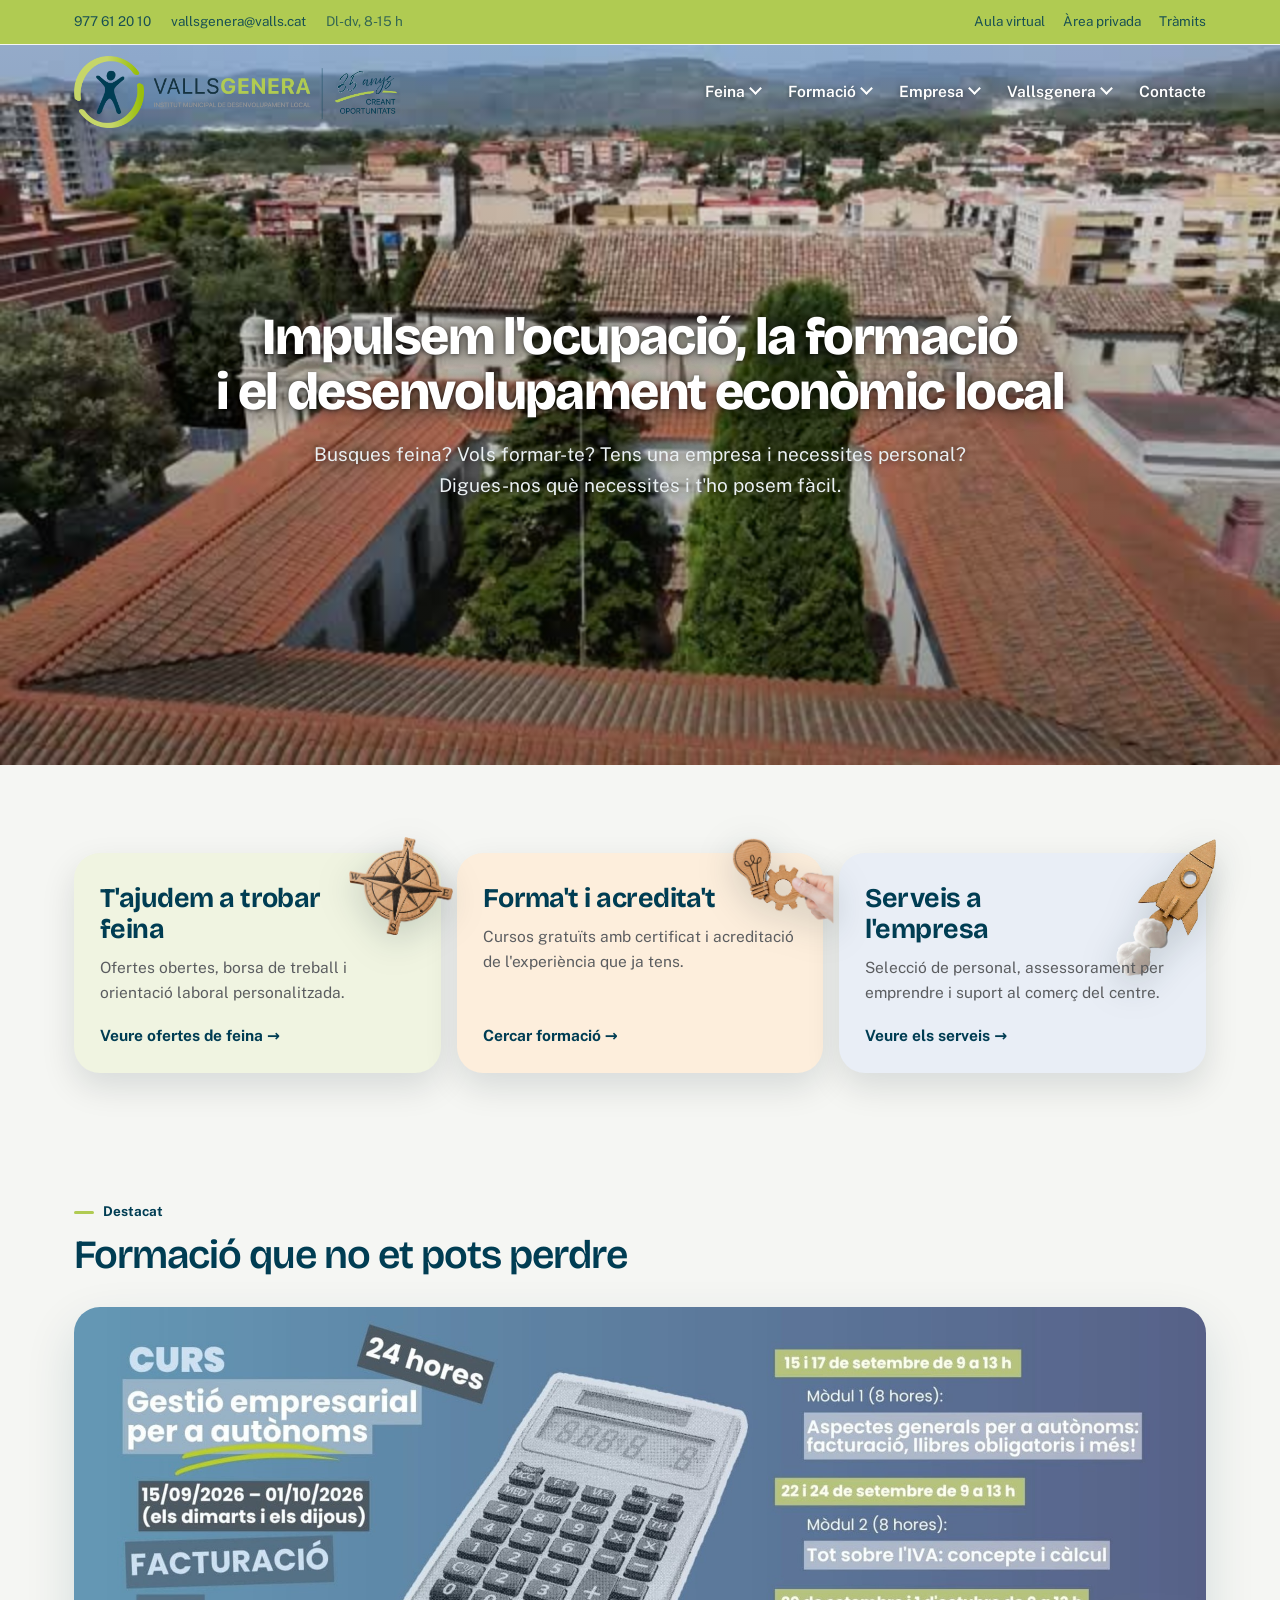
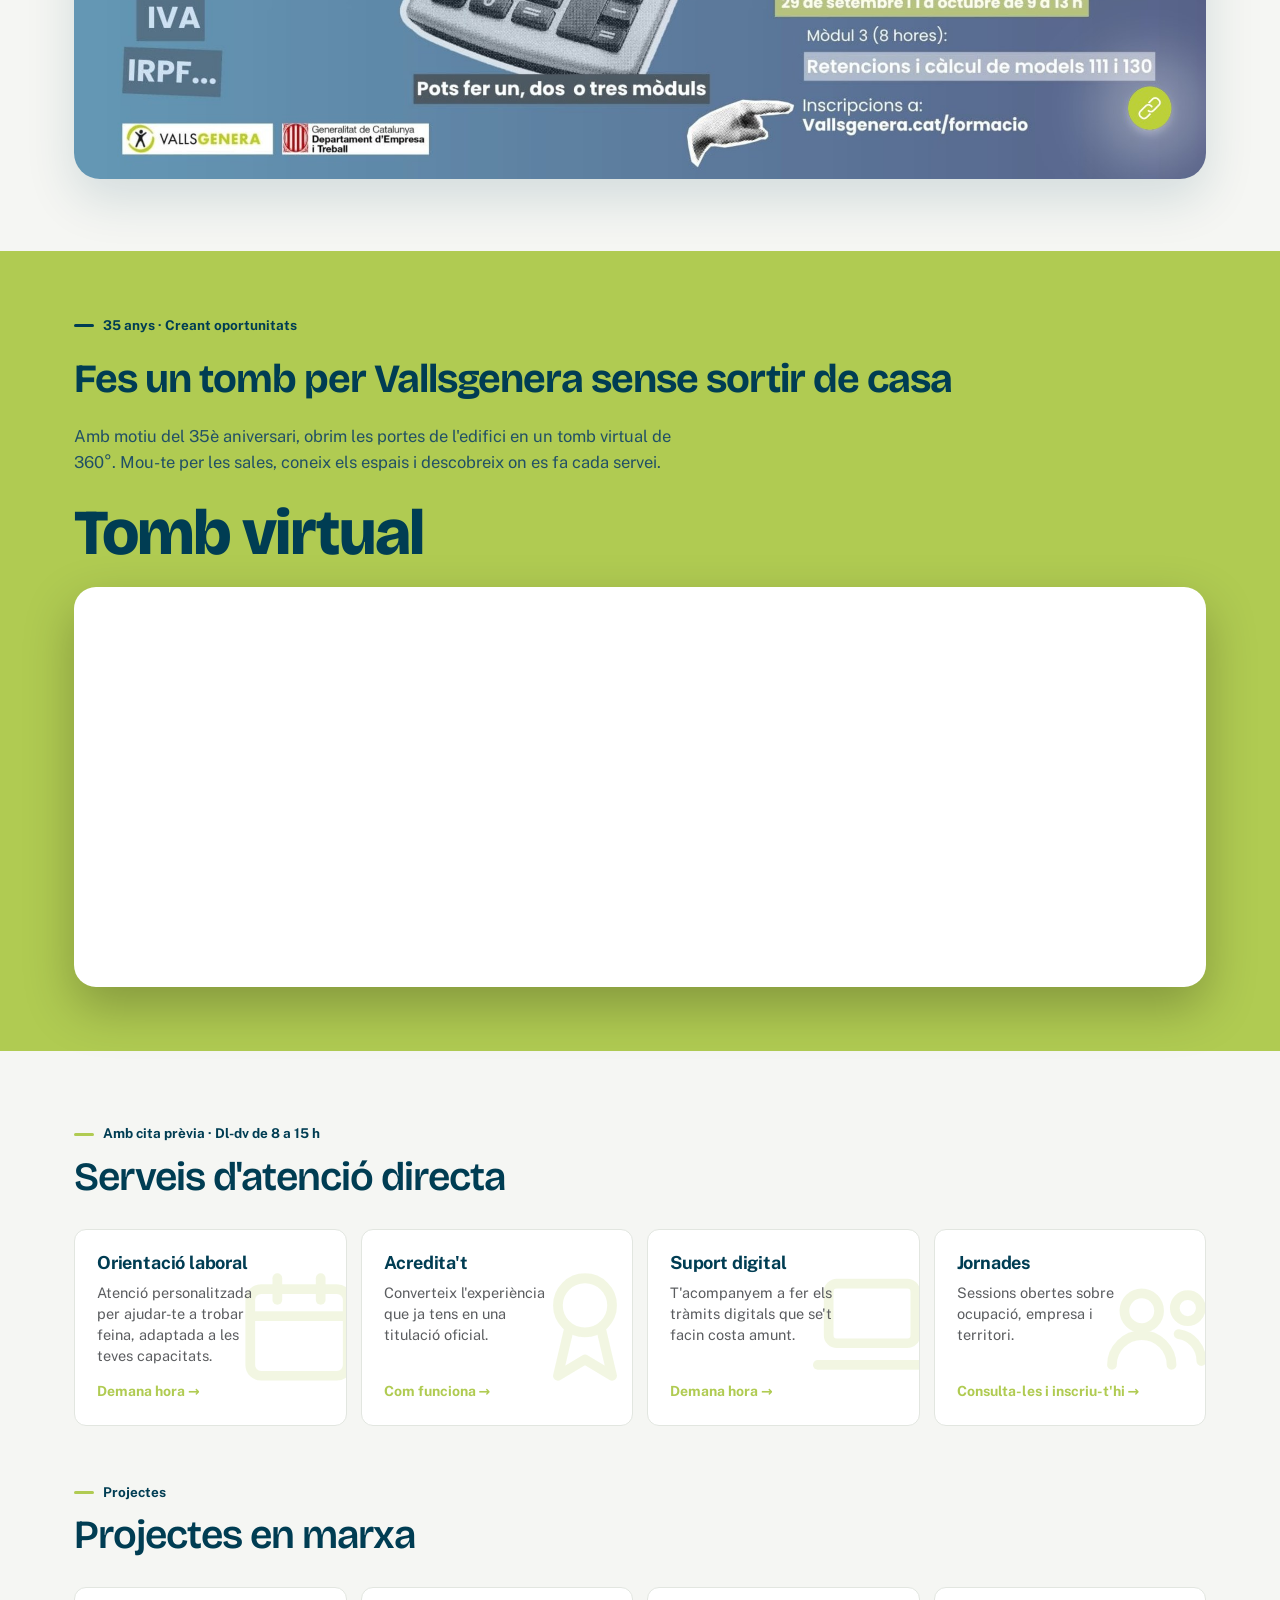
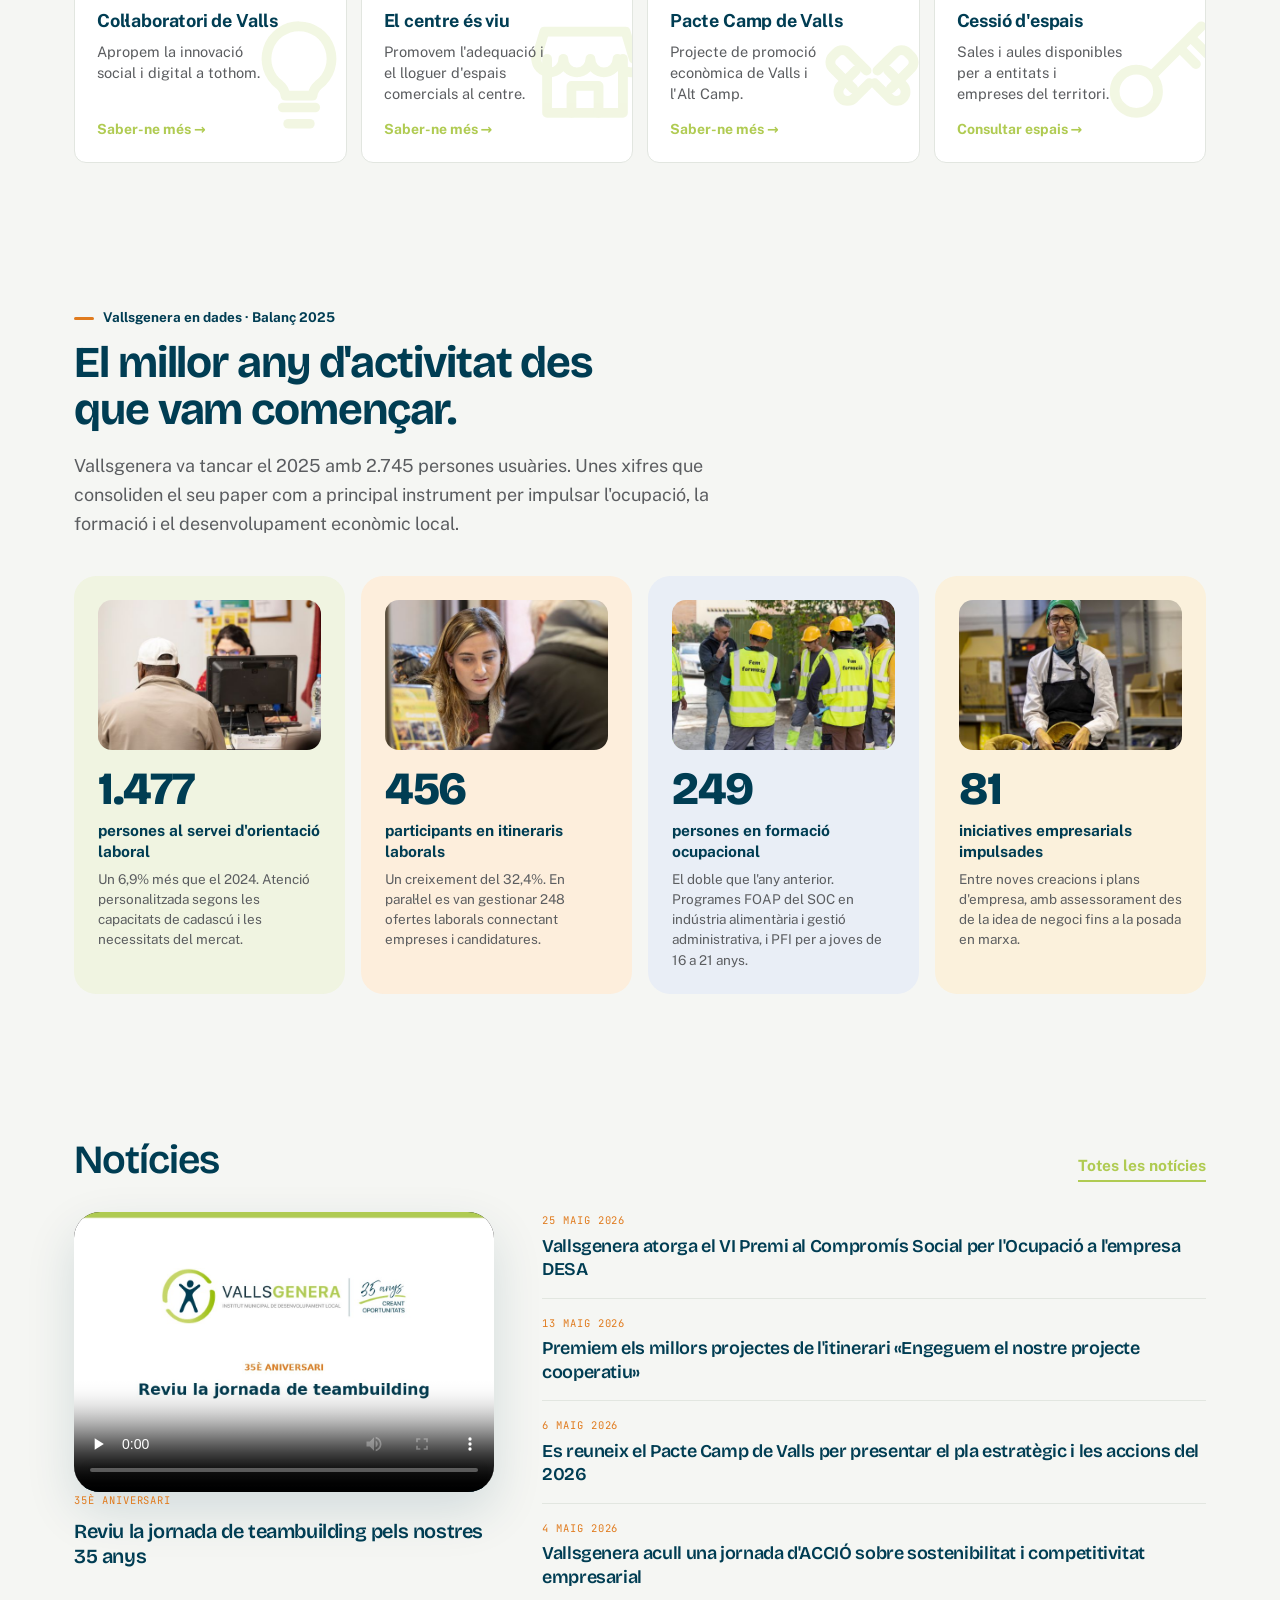
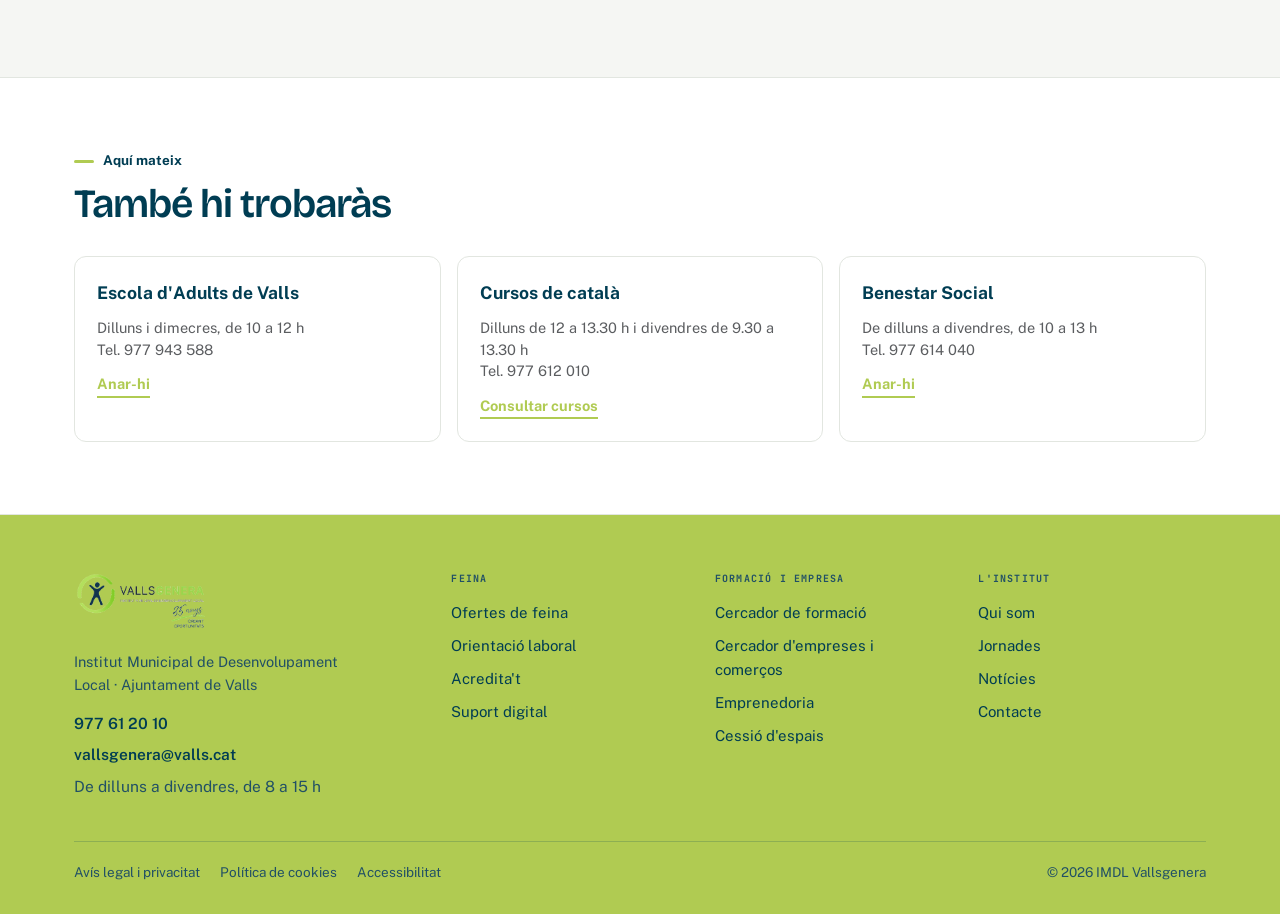
==== preview/index.html @ d67683fc "Actualitza /preview/: alleugereix el degradat del vídeo del hero" ====
<!DOCTYPE html>
<html lang="ca">
<head>
<meta charset="utf-8">
<meta name="viewport" content="width=device-width, initial-scale=1">
<title>Vallsgenera · Institut Municipal de Desenvolupament Local de Valls</title>
<meta name="description" content="Ofertes de feina, formació acreditada i serveis a l'empresa i l'emprenedoria a Valls i l'Alt Camp.">
<!-- PROTOTIP DE REDISSENY. Continguts reals extrets de vallsgenera.cat.
     Colors i tipografies son proposta, pendents d'ajustar a la marca oficial. -->
<link rel="preconnect" href="https://fonts.googleapis.com">
<link rel="preconnect" href="https://fonts.gstatic.com" crossorigin>
<link href="https://fonts.googleapis.com/css2?family=Bricolage+Grotesque:opsz,wght@12..96,400;12..96,600;12..96,800&family=Public+Sans:wght@400;500;600;700&family=JetBrains+Mono:wght@500&display=swap" rel="stylesheet">
<style>
:root{
  --tinta:#003D53; --verd:#B0CB52; --verd-fosc:#8CA83D; --verd-clar:#F0F4E1;
  --rosa:#E07B1E; --rosa-clar:#FDEEDC;
  --paper:#F5F6F3; --sorra:#E2E6E0; --blanc:#fff; --gris:#929395; --gris-text:#5B5D60;
  --display:"Bricolage Grotesque",Georgia,serif;
  --cos:"Public Sans",-apple-system,system-ui,sans-serif;
  --mono:"JetBrains Mono",ui-monospace,monospace;
  --ample:1180px; --radi:26px;
}
*{box-sizing:border-box;margin:0;padding:0}
html{scroll-behavior:smooth}
body{font-family:var(--cos);color:var(--tinta);background:var(--paper);font-size:17px;line-height:1.6;-webkit-font-smoothing:antialiased}
.wrap{max-width:var(--ample);margin:0 auto;padding:0 24px}
a{color:inherit}
:focus-visible{outline:3px solid var(--rosa);outline-offset:3px;border-radius:4px}
.saltar{position:absolute;left:-9999px;background:var(--tinta);color:#fff;padding:12px 20px;z-index:200;border-radius:0 0 8px 0}
.saltar:focus{left:0;top:0}

/* Utilitats */
.utils{background:var(--verd);color:var(--tinta);font-size:13.5px}
.utils .wrap{display:flex;align-items:center;gap:20px;min-height:44px;flex-wrap:wrap;padding-top:6px;padding-bottom:6px}
.utils a{text-decoration:none;opacity:.86}
.utils a:hover{opacity:1;text-decoration:underline}
.utils .dreta{margin-left:auto;display:flex;gap:18px;align-items:center;flex-wrap:wrap}

/* Capçalera */
header.top{background:var(--blanc);border-bottom:1px solid var(--sorra);position:sticky;top:0;z-index:50;transition:background .3s ease,border-color .3s ease}
header.top .wrap{display:flex;align-items:center;gap:28px;height:78px}
.marca{display:flex;align-items:center;gap:10px;text-decoration:none;font-family:var(--display);font-weight:800;font-size:27px;letter-spacing:-.025em}
.marca-logo{display:flex;align-items:center}
.marca-logo img{display:block;height:52px;width:auto;transition:height .3s ease}
.marca .genera{color:var(--verd)}

body.home header.top{background:transparent;border-bottom-color:transparent}
body.home header.top .wrap{height:96px}
body.home .hero{margin-top:-96px}
body.home header.top .marca-logo img{height:72px}
body.home header.top nav.principal a,body.home header.top nav.principal .nav-toggle{color:#fff;text-shadow:0 1px 6px rgba(0,0,0,.5)}
body.home header.top nav.principal a:hover,body.home header.top nav.principal a:focus-visible,body.home header.top nav.principal .nav-toggle:hover,body.home header.top nav.principal .nav-item.obert .nav-toggle{border-color:#fff}
body.home header.top .menu-btn{background:rgba(255,255,255,.18);backdrop-filter:blur(6px);-webkit-backdrop-filter:blur(6px)}
body.home header.top.es-opac{background:var(--blanc);border-bottom-color:var(--sorra)}
body.home header.top.es-opac .marca-logo img{height:52px}
body.home header.top.es-opac nav.principal a,body.home header.top.es-opac nav.principal .nav-toggle{color:var(--tinta);text-shadow:none}
body.home header.top.es-opac nav.principal a:hover,body.home header.top.es-opac nav.principal a:focus-visible,body.home header.top.es-opac nav.principal .nav-toggle:hover,body.home header.top.es-opac nav.principal .nav-item.obert .nav-toggle{border-color:var(--rosa)}
body.home header.top.es-opac .menu-btn{background:var(--tinta);backdrop-filter:none;-webkit-backdrop-filter:none}
.aniversari{font-family:var(--mono);font-size:9.5px;letter-spacing:.1em;color:var(--rosa);border:1px solid var(--rosa);border-radius:100px;padding:4px 9px;line-height:1}
nav.principal{margin-left:auto;display:flex;align-items:center;gap:28px;font-weight:600;font-size:15.5px}
nav.principal a{text-decoration:none;padding:6px 0;border-bottom:2px solid transparent}
nav.principal a:hover,nav.principal a:focus-visible{border-color:var(--rosa)}
.nav-item{position:relative}
.nav-toggle{background:none;border:0;font:inherit;font-weight:600;font-size:15.5px;color:inherit;cursor:pointer;padding:6px 0;border-bottom:2px solid transparent;display:flex;align-items:center;gap:6px}
.nav-toggle:hover,.nav-toggle:focus-visible{border-color:var(--rosa)}
.nav-toggle::after{content:"";width:7px;height:7px;border-right:2px solid currentColor;border-bottom:2px solid currentColor;transform:rotate(45deg);margin-top:-4px;transition:transform .2s ease}
.nav-item.obert .nav-toggle::after{transform:rotate(-135deg);margin-top:2px}
.nav-dropdown{position:absolute;top:100%;left:50%;transform:translateX(-50%) translateY(8px);min-width:270px;max-width:320px;max-height:70vh;overflow-y:auto;background:#fff;border-radius:14px;box-shadow:0 18px 40px rgba(0,25,35,.18);padding:10px;display:flex;flex-direction:column;opacity:0;visibility:hidden;transition:opacity .18s ease,transform .18s ease;z-index:60}
.nav-item.obert .nav-dropdown{opacity:1;visibility:visible;transform:translateX(-50%) translateY(0)}
.nav-dropdown a{display:block;padding:10px 14px;border-radius:8px;color:var(--tinta);text-decoration:none;font-weight:600;font-size:14.5px;border-bottom:0}
.nav-dropdown a:hover{background:var(--paper);color:var(--verd-fosc)}
.menu-btn{display:none;margin-left:auto;background:var(--tinta);color:#fff;border:0;padding:11px 17px;border-radius:8px;font-family:var(--cos);font-weight:600;font-size:15px}

/* Hero */
.hero{position:relative;padding:0;overflow:hidden;isolation:isolate}
.hero-foto{position:relative;background:#1B220B;overflow:hidden}
.hero-video-marc{position:relative;aspect-ratio:16/9;overflow:hidden}
.hero-video-marc video{position:absolute;inset:0;width:100%;height:100%;object-fit:cover;object-position:center center;z-index:0}
.hero-video-marc::before{content:"";position:absolute;inset:0;background:linear-gradient(180deg,rgba(10,14,4,.08) 0%,rgba(10,14,4,.2) 45%,rgba(10,14,4,.42) 100%);z-index:1}
.hero-contingut{position:absolute;left:0;right:0;top:50%;transform:translateY(-50%);z-index:2;padding:24px;width:100%}
.hero-contingut .wrap{padding:0}
.hero > .wrap{padding-top:46px;padding-bottom:56px}
.text-hero{display:block;margin:0 auto;text-align:center;max-width:min(1200px,92vw)}
.hero h1{color:#fff;text-shadow:0 2px 18px rgba(0,0,0,.6),0 1px 4px rgba(0,0,0,.5)}
.hero .entradeta{color:#EAF0F3;text-shadow:0 1px 8px rgba(0,0,0,.55)}
.reveal{opacity:0;transform:translateY(22px);transition:opacity .7s cubic-bezier(.2,.7,.3,1),transform .7s cubic-bezier(.2,.7,.3,1)}
.reveal.in{opacity:1;transform:none}
@media (prefers-reduced-motion:reduce){.reveal{opacity:1;transform:none;transition:none}}
.hero h1{font-family:var(--display);font-weight:800;letter-spacing:-.03em;line-height:1.05;font-size:clamp(28px,4.2vw,52px);max-width:48ch;overflow-wrap:break-word}
.salt-desktop{display:block}
.hero h1 em{font-style:normal;color:var(--verd)}
.hero .entradeta{margin:20px auto 0;font-size:19px;color:#EAF0F3;max-width:56ch}
.portes{display:grid;grid-template-columns:repeat(3,1fr);gap:16px;margin-top:42px}
.porta{position:relative;border:none;border-radius:var(--radi);padding:30px 26px 26px;text-decoration:none;display:flex;flex-direction:column;min-height:216px;box-shadow:0 14px 34px rgba(0,25,35,.12);transition:transform .2s ease,box-shadow .2s ease}
.porta:hover{transform:translateY(-6px) rotate(-.3deg);box-shadow:0 20px 42px rgba(0,25,35,.18)}
.porta:nth-child(1){background:var(--verd-clar)}
.porta:nth-child(2){background:var(--rosa-clar)}
.porta:nth-child(3){background:#E9EEF6}
.porta h2{position:relative;z-index:2;font-family:var(--display);font-size:27px;font-weight:700;letter-spacing:-.02em;line-height:1.15;color:var(--tinta);max-width:75%}
.porta p{position:relative;z-index:2;margin-top:10px;font-size:15.5px;color:var(--gris-text)}
.porta .fletxa{position:relative;z-index:2;margin-top:auto;padding-top:18px;font-weight:700;color:var(--tinta);font-size:15.5px}

/* Serveis */
.serveis-graella{display:grid;grid-template-columns:repeat(4,1fr);gap:14px}
.servei{position:relative;overflow:hidden;background:var(--blanc);border:1px solid var(--sorra);border-radius:12px;padding:22px;text-decoration:none;display:flex;flex-direction:column;min-height:158px;transition:border-color .16s,background .16s,transform .2s ease,box-shadow .2s ease}
.servei:hover{border-color:var(--verd);background:var(--verd-clar);transform:translateY(-4px);box-shadow:0 14px 28px rgba(0,61,83,.1)}
.servei-icona{position:absolute;top:50%;right:-18px;transform:translateY(-50%);width:130px;height:130px;color:var(--verd);opacity:.16;z-index:0;pointer-events:none;transition:opacity .16s,transform .2s ease}
.servei-icona svg{width:100%;height:100%}
.servei:hover .servei-icona{opacity:.26;transform:translateY(-50%) scale(1.06)}
.servei h3{position:relative;z-index:1;font-size:18px;font-weight:700;letter-spacing:-.01em;line-height:1.25}
.servei p{position:relative;z-index:1;margin-top:8px;font-size:14.5px;color:var(--gris-text);line-height:1.45;max-width:74%}
.servei .anar{position:relative;z-index:1;margin-top:auto;padding-top:14px;font-size:14px;font-weight:700;color:var(--verd)}

/* Seccions */
section{padding:72px 0}
.capcalera-seccio{display:flex;align-items:flex-end;gap:24px;margin-bottom:30px;flex-wrap:wrap}
.capcalera-seccio h2{font-family:var(--display);font-size:clamp(27px,3.5vw,40px);font-weight:600;letter-spacing:-.025em;line-height:1.1}
.capcalera-seccio .tot{margin-left:auto;font-weight:700;color:var(--verd);text-decoration:none;font-size:15.5px;border-bottom:2px solid var(--verd);padding-bottom:2px}
.capcalera-seccio .tot:hover{color:var(--rosa);border-color:var(--rosa)}
.eyebrow{display:flex;align-items:center;gap:9px;font-family:var(--cos);font-size:13.5px;font-weight:700;color:var(--tinta);margin-bottom:10px}
.eyebrow::before{content:"";width:20px;height:3px;border-radius:2px;background:var(--verd)}

/* Logo animat en fer scroll: superposat al pas del tour als serveis, sense secció pròpia */
.logo-transicio{position:relative;height:0}
.logo-transicio .logo-scroll-wrap{position:absolute;top:-150px;left:50%;transform:translateX(-50%);width:230px;height:262px;z-index:5;pointer-events:none}
.capa-anell,.capa-ninot{position:absolute;inset:0;width:100%;height:100%;will-change:transform,opacity}
.capa-anell{-webkit-mask-image:radial-gradient(circle, transparent 0%, transparent 40%, black 46%, black 100%);mask-image:radial-gradient(circle, transparent 0%, transparent 40%, black 46%, black 100%);opacity:0;transform:rotate(-150deg) scale(.8)}
.capa-ninot{-webkit-mask-image:radial-gradient(circle, black 0%, black 42%, transparent 48%, transparent 100%);mask-image:radial-gradient(circle, black 0%, black 42%, transparent 48%, transparent 100%);opacity:0;transform:scale(.8)}
@media (max-width:820px){
  .logo-transicio .logo-scroll-wrap{width:170px;height:194px;top:-100px}
}
@media (prefers-reduced-motion:reduce){
  .capa-anell{opacity:1;transform:none}
  .capa-ninot{opacity:1;transform:none}
}

/* Destacat */
.destacat-targeta{display:block;border-radius:var(--radi);overflow:hidden;box-shadow:0 20px 50px rgba(0,61,83,.14);transition:transform .2s ease,box-shadow .2s ease}
.destacat-targeta:hover{transform:translateY(-4px);box-shadow:0 26px 60px rgba(0,61,83,.2)}
.destacat-targeta img,.destacat-targeta video{display:block;width:100%;height:auto;background:#000}
.destacat-peu{margin-top:14px;font-size:15px;color:var(--gris-text)}
.destacat-peu strong{color:var(--tinta);font-weight:700}

/* Icones animades a les portes del principi */
.porta-icona,.porta-icona-capes{position:absolute;top:-16px;right:-12px;width:104px;z-index:1;filter:drop-shadow(0 10px 18px rgba(0,25,35,.18));pointer-events:none}
.porta-icona{display:block;height:auto}
.porta-icona-capes{position:absolute}
.porta-icona-capes img{display:block;width:100%;height:auto}
.icona-capa{position:absolute;inset:0;width:100%;height:100%}
@keyframes gira-engranatge{0%,100%{transform:rotate(-10deg)}50%{transform:rotate(10deg)}}
@keyframes gira-brujola{0%,100%{transform:rotate(-13deg)}50%{transform:rotate(13deg)}}
@keyframes fum-coet{0%,100%{opacity:.25;transform:scale(.94)}50%{opacity:1;transform:scale(1)}}
.icona-capa-engranatge{-webkit-mask-image:radial-gradient(ellipse 23% 27% at 51% 51%,black 0%,black 78%,transparent 92%,transparent 100%);mask-image:radial-gradient(ellipse 23% 27% at 51% 51%,black 0%,black 78%,transparent 92%,transparent 100%);transform-origin:51% 51%;animation:gira-engranatge 4.5s ease-in-out infinite}
.icona-base-engranatge{-webkit-mask-image:radial-gradient(ellipse 23% 27% at 51% 51%,transparent 0%,transparent 78%,black 92%,black 100%);mask-image:radial-gradient(ellipse 23% 27% at 51% 51%,transparent 0%,transparent 78%,black 92%,black 100%)}
.icona-girar{animation:gira-brujola 6s ease-in-out infinite}
.icona-capa-fum{animation:fum-coet 2.4s ease-in-out infinite}
@media (max-width:820px){.porta-icona,.porta-icona-capes{width:80px;top:-10px;right:-8px}}
@media (prefers-reduced-motion:reduce){
  .icona-capa-engranatge,.icona-girar,.icona-capa-fum{animation:none!important}
}

/* Dades */
.tour{background:var(--verd);padding:64px 0}
.tour .capcalera-tour{display:flex;align-items:flex-end;gap:24px;flex-wrap:wrap;margin-bottom:26px}
.tour .eyebrow{color:var(--tinta)}
.tour .eyebrow::before{background:var(--tinta)}
.tour h2{font-family:var(--display);color:var(--tinta);font-size:clamp(27px,3.5vw,40px);font-weight:700;letter-spacing:-.025em}
.tour p.intro{margin-top:12px;color:#215065;font-size:16.5px;max-width:60ch;line-height:1.6}
.tour-marc{background:var(--blanc);border-radius:22px;overflow:hidden;box-shadow:0 20px 50px rgba(0,0,0,.25);position:relative}
.tour-marc iframe{display:block;width:100%;height:400px;border:0;position:relative;z-index:1}
.tour-etiqueta{color:var(--tinta);font-family:var(--display);font-weight:800;letter-spacing:-.03em;font-size:clamp(34px,6vw,64px);margin:0 0 22px;line-height:1}
.tour-carregant{position:absolute;inset:0;z-index:2;display:flex;flex-direction:column;align-items:center;justify-content:center;gap:14px;background:var(--paper);color:var(--gris-text);font-size:14px;font-weight:600}
.tour-carregant .spinner{width:34px;height:34px;border:3px solid var(--sorra);border-top-color:var(--verd);border-radius:50%;animation:gira-spinner .8s linear infinite}
@keyframes gira-spinner{to{transform:rotate(360deg)}}
@media (max-width:700px){.tour-marc iframe{height:300px}}
@media (prefers-reduced-motion:reduce){.tour-carregant .spinner{animation:none}}
.dades{background:var(--paper)}
.dades .eyebrow::before{background:var(--rosa)}
.dades h2{font-family:var(--display);font-size:clamp(28px,3.8vw,44px);font-weight:700;letter-spacing:-.025em;line-height:1.08;max-width:20ch;color:var(--tinta)}
.dades .intro{margin-top:18px;font-size:18px;color:var(--gris-text);max-width:62ch;line-height:1.6}
.xifres{margin-top:38px;display:grid;grid-template-columns:repeat(4,1fr);gap:16px}
.xifra{padding:24px;border-radius:22px;background:var(--blanc);transition:transform .2s ease}
.xifra:hover{transform:translateY(-4px)}
.xifra:nth-child(1){background:var(--verd-clar)}
.xifra:nth-child(2){background:var(--rosa-clar)}
.xifra:nth-child(3){background:#E9EEF6}
.xifra:nth-child(4){background:#FBF1DC}
.xifra .foto{display:block;width:100%;height:150px;border-radius:14px;margin-bottom:16px;object-fit:cover}
.xifra b{display:block;font-family:var(--display);font-size:clamp(34px,4.2vw,46px);font-weight:800;letter-spacing:-.03em;line-height:1;color:var(--tinta)}
.xifra .que{margin-top:8px;font-weight:700;font-size:15.5px;line-height:1.3;color:var(--tinta)}
.xifra .detall{margin-top:8px;font-size:13.5px;color:var(--gris-text);line-height:1.5}

/* Notícies */
.noticies-destacades{display:flex;gap:48px;align-items:stretch}
.video-noticia{flex:0 0 auto;width:420px}
.noticies-llista{flex:1;min-width:0;display:flex;flex-direction:column}
.noticia-fila{display:block;text-decoration:none;padding:16px 0;border-bottom:1px solid var(--sorra)}
.noticia-fila:first-child{padding-top:0}
.noticia-fila:last-child{border-bottom:none}
.noticia-fila h3{font-family:var(--display);font-size:18px;font-weight:600;letter-spacing:-.02em;line-height:1.3;margin-top:6px;color:var(--tinta)}
.noticia-fila:hover h3{color:var(--verd)}
@media (max-width:820px){.noticies-destacades{flex-direction:column;gap:28px}.video-noticia{width:100%}}
.noticia{text-decoration:none;display:block}
.noticia .data,.noticia-fila .data{font-family:var(--mono);font-size:10.5px;letter-spacing:.09em;color:var(--rosa);text-transform:uppercase}
.noticia h3{font-family:var(--display);font-size:20px;font-weight:600;letter-spacing:-.02em;line-height:1.25;margin-top:10px}
.noticia:hover h3{color:var(--verd)}

/* També hi trobaràs */
.tambe{background:var(--blanc);border-top:1px solid var(--sorra);border-bottom:1px solid var(--sorra)}
.tambe-graella{display:grid;grid-template-columns:repeat(3,1fr);gap:16px}
.entitat{border:1px solid var(--sorra);border-radius:12px;padding:22px;transition:transform .2s ease,box-shadow .2s ease,border-color .2s ease}
.entitat:hover{transform:translateY(-4px);box-shadow:0 14px 28px rgba(0,61,83,.1);border-color:var(--verd)}
.entitat h3{font-size:17.5px;font-weight:700}
.entitat .horari{margin-top:10px;font-size:14.5px;color:var(--gris-text);line-height:1.5}
.entitat a{display:inline-block;margin-top:12px;font-weight:700;font-size:14.5px;color:var(--verd);text-decoration:none;border-bottom:2px solid var(--verd)}

/* Peu */
footer{background:var(--verd);color:var(--tinta);padding:56px 0 30px;font-size:15px}
.peu-graella{display:grid;grid-template-columns:1.5fr 1fr 1fr 1fr;gap:36px}
footer h4{font-family:var(--mono);font-size:10px;letter-spacing:.12em;text-transform:uppercase;color:#215065;margin-bottom:14px}
footer ul{list-style:none;display:grid;gap:9px}
footer a{text-decoration:none;color:var(--tinta)}
footer a:hover{color:#000;text-decoration:underline}
.contacte-peu{margin-top:14px;display:grid;gap:7px;font-size:15.5px}
.contacte-peu a{font-weight:600}
.peu-baix{margin-top:42px;padding-top:20px;border-top:1px solid rgba(0,61,83,.2);display:flex;gap:20px;flex-wrap:wrap;color:#215065;font-size:13.5px}
.peu-baix a{color:#215065}
.peu-baix .dreta{margin-left:auto}

@media (max-width:1000px){
  .serveis-graella{grid-template-columns:repeat(2,1fr)}
  .xifres{grid-template-columns:repeat(2,1fr);gap:30px 0}
}
@media (max-width:820px){
  nav.principal{display:none}
  .menu-btn{display:block}
  .portes,.tambe-graella{grid-template-columns:1fr}
  .peu-graella{grid-template-columns:1fr 1fr}
  section{padding:52px 0}
  body.home header.top .wrap{height:84px}
  body.home header.top .marca-logo img{height:58px}
  body.home .hero{margin-top:-84px}
  .hero-contingut{position:static;transform:none;background:var(--tinta);padding:24px 24px 28px}
  .hero > .wrap{padding-top:32px;padding-bottom:36px}
  .text-hero{max-width:none}
  .hero h1{font-size:22px;max-width:none;text-shadow:none}
  .salt-desktop{display:none}
  .hero .entradeta{display:none}
  .xifres{grid-template-columns:1fr;gap:28px}
  .xifra{padding:22px}
}
@media (max-width:560px){
  .serveis-graella{grid-template-columns:1fr}
  .peu-graella{grid-template-columns:1fr}
}
@media (prefers-reduced-motion:reduce){*{transition:none!important}html{scroll-behavior:auto}}
</style>
</head>
<body class="home">

<a class="saltar" href="#principal">Vés al contingut principal</a>

<div class="utils">
  <div class="wrap">
    <a href="tel:977612010">977 61 20 10</a>
    <a href="mailto:vallsgenera@valls.cat">vallsgenera@valls.cat</a>
    <span style="opacity:.7">Dl-dv, 8-15 h</span>
    <div class="dreta">
      <a href="#">Aula virtual</a>
      <a href="#">Àrea privada</a>
      <a href="#">Tràmits</a>
    </div>
  </div>
</div>

<header class="top">
  <div class="wrap">
    <a class="marca-logo" href="index.html">
      <img src="vallsgenera-35-anys-horitzontal.png" alt="Vallsgenera — Institut Municipal de Desenvolupament Local · 35 anys, Creant oportunitats">
    </a>
    <nav class="principal" aria-label="Navegació principal">
      <div class="nav-item">
        <button class="nav-toggle" aria-expanded="false">Feina</button>
        <div class="nav-dropdown">
          <a href="ofertes-feina.html">Ofertes de feina</a>
          <a href="#">Oferta pública Valls</a>
          <a href="#">Oferta pública Vallsgenera</a>
          <a href="#">Borsa de treball</a>
          <a href="#">Borsa de formadors</a>
          <a href="#">Pràctiques en empreses</a>
          <a href="#">Programes d'orientació i inserció laboral</a>
        </div>
      </div>
      <div class="nav-item">
        <button class="nav-toggle" aria-expanded="false">Formació</button>
        <div class="nav-dropdown">
          <a href="#">Formació professional per a l'ocupació</a>
          <a href="#">Formació contínua</a>
          <a href="#">Joves PFI</a>
          <a href="#">Formació en línia de Vallsgenera</a>
          <a href="#">Formació en línia d'Aula Mentor</a>
          <a href="#">Unitat d'Escolarització Compartida</a>
          <a href="#">ACTIC</a>
          <a href="#">Cursos de català</a>
        </div>
      </div>
      <div class="nav-item">
        <button class="nav-toggle" aria-expanded="false">Empresa</button>
        <div class="nav-dropdown">
          <a href="empresa-idea-negoci.html">Tens una idea de negoci?</a>
          <a href="#">Viver d'empreses</a>
          <a href="#">Solars, naus i locals</a>
          <a href="#">Xarxa VallsEmprèn</a>
          <a href="#">Serveis per a l'empresa</a>
          <a href="#">Troba personal</a>
          <a href="#">Ajuts i subvencions</a>
          <a href="#">Relleu empresarial</a>
          <a href="#">Empreses d'economia social i solidària</a>
          <a href="#">Pràctiques en empreses</a>
          <a href="#">Formació contínua</a>
          <a href="#">Cercador d'empreses i comerços</a>
          <a href="#">Programes de contractació subvencionada</a>
          <a href="#">Consolida't</a>
          <a href="#">Viver Comercial</a>
        </div>
      </div>
      <div class="nav-item">
        <button class="nav-toggle" aria-expanded="false">Vallsgenera</button>
        <div class="nav-dropdown">
          <a href="#dades">Qui som?</a>
          <a href="#">Seu electrònica</a>
          <a href="#">Perfil del contractant</a>
          <a href="#">Cessió d'espais</a>
          <a href="#">Notícies</a>
          <a href="#">Pacte Camp de Valls</a>
          <a href="#">Col·laboratori de Valls</a>
          <a href="#">Demana hora serveis Vallsgenera</a>
          <a href="#">Jornades</a>
          <a href="#">Demana hora a orientació laboral</a>
          <a href="#">Demana hora, acredita't</a>
          <a href="#">Demana hora a suport digital a la ciutadania</a>
        </div>
      </div>
      <a href="#contacte">Contacte</a>
    </nav>
    <button class="menu-btn">Menú</button>
  </div>
</header>

<main id="principal">

<div class="hero">
  <div class="hero-foto">
    <div class="hero-video-marc">
    <video autoplay muted loop playsinline poster="[data-uri]">
      <source src="dron-hero.mp4?v=2" type="video/mp4">
    </video>
    </div>
    <div class="hero-contingut">
      <div class="wrap">
        <div class="text-hero">
          <h1 class="reveal">Impulsem l'ocupació, la formació<br class="salt-desktop"> i el desenvolupament econòmic local</h1>
          <p class="entradeta reveal" style="transition-delay:.12s">Busques feina? Vols formar-te? Tens una empresa i necessites personal? Digues-nos què necessites i t'ho posem fàcil.</p>
        </div>
      </div>
    </div>
  </div>
  <div class="wrap">
    <div class="portes">
      <a class="porta reveal" style="transition-delay:0s" href="ofertes-feina.html">
        <img class="porta-icona icona-girar" src="icona-brujola.png" alt="">
        <h2>T'ajudem a trobar feina</h2>
        <p>Ofertes obertes, borsa de treball i orientació laboral personalitzada.</p>
        <div class="fletxa">Veure ofertes de feina →</div>
      </a>
      <a class="porta reveal" style="transition-delay:.08s" href="#formacio">
        <div class="porta-icona-capes">
          <img class="icona-base-engranatge" src="icona-bombeta.png" alt="">
          <img class="icona-capa icona-capa-engranatge" src="icona-bombeta.png" alt="" aria-hidden="true">
        </div>
        <h2>Forma't i acredita't</h2>
        <p>Cursos gratuïts amb certificat i acreditació de l'experiència que ja tens.</p>
        <div class="fletxa">Cercar formació →</div>
      </a>
      <a class="porta reveal" style="transition-delay:.16s" href="#empresa">
        <div class="porta-icona-capes">
          <img src="icona-coet-base.png" alt="">
          <img class="icona-capa icona-capa-fum" src="icona-coet-fum.png" alt="" aria-hidden="true">
        </div>
        <h2>Serveis a l'empresa</h2>
        <p>Selecció de personal, assessorament per emprendre i suport al comerç del centre.</p>
        <div class="fletxa">Veure els serveis →</div>
      </a>
    </div>
  </div>
</div>


<section class="destacat">
  <div class="wrap">
    <div class="capcalera-seccio reveal">
      <div>
        <div class="eyebrow">Destacat</div>
        <h2>Formació que no et pots perdre</h2>
      </div>
    </div>
    <a class="destacat-targeta reveal" href="https://www.vallsgenera.cat/formacio/curs?idFormacio=4696&cercador=1" target="_blank" rel="noopener">
      <img src="curs-gestio-empresarial-autonoms.jpg" alt="Curs Gestió empresarial per a autònoms (24 hores): facturació, IVA, IRPF. Del 15/09/2026 a l'1/10/2026, dimarts i dijous de 9 a 13 h. Inscripcions a vallsgenera.cat/formacio">
    </a>
  </div>
</section>

<section class="tour">
  <div class="wrap">
    <div class="capcalera-tour reveal">
      <div>
        <div class="eyebrow">35 anys · Creant oportunitats</div>
        <h2>Fes un tomb per Vallsgenera sense sortir de casa</h2>
        <p class="intro">Amb motiu del 35è aniversari, obrim les portes de l'edifici en un tomb virtual de 360°. Mou-te per les sales, coneix els espais i descobreix on es fa cada servei.</p>
      </div>
    </div>
    <div class="tour-etiqueta reveal">Tomb virtual</div>
    <div class="tour-marc">
      <div class="tour-carregant" id="tourCarregant">
        <span class="spinner" aria-hidden="true"></span>
        <span>Carregant el tomb virtual…</span>
      </div>
      <iframe id="tour-embeded" name="TOUR VIRTUAL VALLSGENERA" src="https://tour.panoee.net/iframe/69de1429f416ce3dcfe7823c" frameborder="0" width="100%" height="400" scrolling="no" allowvr="yes" allow="vr; xr; accelerometer; gyroscope; autoplay;" allowfullscreen="true" webkitallowfullscreen="true" mozallowfullscreen="true" loading="lazy" title="Tomb Virtual 360° de Vallsgenera"></iframe>
    </div>
  </div>
</section>
<script>
  var pano_iframe_name = "tour-embeded";
  (function(){
    var iframe = document.getElementById(pano_iframe_name);
    var carregant = document.getElementById('tourCarregant');
    if (iframe && carregant) {
      iframe.addEventListener('load', function(){ carregant.style.display = 'none'; });
    }
  })();
  window.addEventListener("devicemotion", function(e){
    var iframe = document.getElementById(pano_iframe_name);
    if (!iframe || !e.acceleration) return;
    iframe.contentWindow.postMessage({
      type: "devicemotion",
      deviceMotionEvent: {
        acceleration: { x: e.acceleration.x, y: e.acceleration.y, z: e.acceleration.z },
        accelerationIncludingGravity: e.accelerationIncludingGravity,
        rotationRate: e.rotationRate,
        interval: e.interval,
        timeStamp: e.timeStamp
      }
    }, "*");
  });
</script>

<div class="logo-transicio" aria-hidden="true">
  <div class="logo-scroll-wrap">
    <img class="capa-anell" id="capaAnell" src="logo-icona.png" alt="">
    <img class="capa-ninot" id="capaNinot" src="logo-icona.png" alt="">
  </div>
</div>


<section id="feina">
  <div class="wrap">
    <div class="capcalera-seccio reveal">
      <div>
        <div class="eyebrow">Amb cita prèvia · Dl-dv de 8 a 15 h</div>
        <h2>Serveis d'atenció directa</h2>
      </div>
    </div>
    <div class="serveis-graella">
      <a class="servei reveal" style="transition-delay:0s" href="#">
        <span class="servei-icona"><svg viewBox="0 0 24 24" fill="none" stroke="currentColor" stroke-width="1.8" stroke-linecap="round" stroke-linejoin="round" aria-hidden="true"><rect x="3" y="5" width="18" height="16" rx="2"/><path d="M3 10h18"/><path d="M8 3v4"/><path d="M16 3v4"/></svg></span>
        <h3>Orientació laboral</h3>
        <p>Atenció personalitzada per ajudar-te a trobar feina, adaptada a les teves capacitats.</p>
        <span class="anar">Demana hora →</span>
      </a>
      <a class="servei reveal" style="transition-delay:.07s" href="#" id="formacio">
        <span class="servei-icona"><svg viewBox="0 0 24 24" fill="none" stroke="currentColor" stroke-width="1.8" stroke-linecap="round" stroke-linejoin="round" aria-hidden="true"><circle cx="12" cy="8" r="5"/><path d="M9 12.5L7 21l5-3 5 3-2-8.5"/></svg></span>
        <h3>Acredita't</h3>
        <p>Converteix l'experiència que ja tens en una titulació oficial.</p>
        <span class="anar">Com funciona →</span>
      </a>
      <a class="servei reveal" style="transition-delay:.14s" href="#">
        <span class="servei-icona"><svg viewBox="0 0 24 24" fill="none" stroke="currentColor" stroke-width="1.8" stroke-linecap="round" stroke-linejoin="round" aria-hidden="true"><rect x="4" y="4" width="16" height="11" rx="1.5"/><path d="M2 19h20"/></svg></span>
        <h3>Suport digital</h3>
        <p>T'acompanyem a fer els tràmits digitals que se't facin costa amunt.</p>
        <span class="anar">Demana hora →</span>
      </a>
      <a class="servei reveal" style="transition-delay:.21s" href="#">
        <span class="servei-icona"><svg viewBox="0 0 24 24" fill="none" stroke="currentColor" stroke-width="1.8" stroke-linecap="round" stroke-linejoin="round" aria-hidden="true"><circle cx="9" cy="9" r="3.2"/><path d="M3.5 19c0-3 2.5-5.5 5.5-5.5s5.5 2.5 5.5 5.5"/><circle cx="17.5" cy="8.5" r="2.4"/><path d="M15.8 13.3c2.3.3 4.2 2.4 4.2 5"/></svg></span>
        <h3>Jornades</h3>
        <p>Sessions obertes sobre ocupació, empresa i territori.</p>
        <span class="anar">Consulta-les i inscriu-t'hi →</span>
      </a>
    </div>

    <div class="capcalera-seccio reveal" style="margin-top:56px">
      <div>
        <div class="eyebrow">Projectes</div>
        <h2>Projectes en marxa</h2>
      </div>
    </div>
    <div class="serveis-graella" id="empresa">
      <a class="servei reveal" style="transition-delay:0s" href="#">
        <span class="servei-icona"><svg viewBox="0 0 24 24" fill="none" stroke="currentColor" stroke-width="1.8" stroke-linecap="round" stroke-linejoin="round" aria-hidden="true"><path d="M9 18h6"/><path d="M10 21h4"/><path d="M12 3a6 6 0 0 0-3.6 10.8c.6.5 1 1.2 1.1 2h5c.1-.8.5-1.5 1.1-2A6 6 0 0 0 12 3z"/></svg></span>
        <h3>Col·laboratori de Valls</h3>
        <p>Apropem la innovació social i digital a tothom.</p>
        <span class="anar">Saber-ne més →</span>
      </a>
      <a class="servei reveal" style="transition-delay:.07s" href="#">
        <span class="servei-icona"><svg viewBox="0 0 24 24" fill="none" stroke="currentColor" stroke-width="1.8" stroke-linecap="round" stroke-linejoin="round" aria-hidden="true"><path d="M3 9l1.5-5h15L21 9"/><path d="M3 9a2.5 2.5 0 0 0 5 0 2.5 2.5 0 0 0 5 0 2.5 2.5 0 0 0 5 0 2.5 2.5 0 0 0 5 0"/><path d="M5 9v10h14V9"/><path d="M9.5 19v-5h5v5"/></svg></span>
        <h3>El centre és viu</h3>
        <p>Promovem l'adequació i el lloguer d'espais comercials al centre.</p>
        <span class="anar">Saber-ne més →</span>
      </a>
      <a class="servei reveal" style="transition-delay:.14s" href="#">
        <span class="servei-icona"><svg viewBox="0 0 24 24" fill="none" stroke="currentColor" stroke-width="1.8" stroke-linecap="round" stroke-linejoin="round" aria-hidden="true"><path d="M11.5 13.5l-2.8 2.8a1.7 1.7 0 0 1-2.4 0 1.7 1.7 0 0 1 0-2.4L9 11.2"/><path d="M8.5 14.5L4.8 10.8a1.6 1.6 0 0 1 0-2.3l.6-.6a1.6 1.6 0 0 1 2.3 0L11 11.2"/><path d="M12.5 13.5l2.8 2.8a1.7 1.7 0 0 0 2.4 0 1.7 1.7 0 0 0 0-2.4L15 11.2"/><path d="M15.5 14.5l3.7-3.7a1.6 1.6 0 0 0 0-2.3l-.6-.6a1.6 1.6 0 0 0-2.3 0L13 11.2"/></svg></span>
        <h3>Pacte Camp de Valls</h3>
        <p>Projecte de promoció econòmica de Valls i l'Alt Camp.</p>
        <span class="anar">Saber-ne més →</span>
      </a>
      <a class="servei reveal" style="transition-delay:.21s" href="#">
        <span class="servei-icona"><svg viewBox="0 0 24 24" fill="none" stroke="currentColor" stroke-width="1.8" stroke-linecap="round" stroke-linejoin="round" aria-hidden="true"><circle cx="8" cy="15" r="4"/><path d="M11 12l9-9"/><path d="M16 7l3 3"/><path d="M18 5l3 3"/></svg></span>
        <h3>Cessió d'espais</h3>
        <p>Sales i aules disponibles per a entitats i empreses del territori.</p>
        <span class="anar">Consultar espais →</span>
      </a>
    </div>
  </div>
</section>


<section class="dades" id="dades">
  <div class="wrap">
    <div class="eyebrow reveal">Vallsgenera en dades · Balanç 2025</div>
    <h2 class="reveal" style="transition-delay:.06s">El millor any d'activitat des que vam començar.</h2>
    <p class="intro reveal" style="transition-delay:.12s">Vallsgenera va tancar el 2025 amb 2.745 persones usuàries. Unes xifres que consoliden el seu paper com a principal instrument per impulsar l'ocupació, la formació i el desenvolupament econòmic local.</p>

    <div class="xifres">
      <div class="xifra reveal" style="transition-delay:0s">
        <img class="foto" src="orientacio-laboral.jpg" alt="Persona atesa al servei d'orientació laboral de Vallsgenera" loading="lazy">
        <b data-target="1654">0</b>
        <div class="que">persones al servei d'orientació laboral</div>
        <div class="detall">Un 6,9% més que el 2024. Atenció personalitzada segons les capacitats de cadascú i les necessitats del mercat.</div>
      </div>
      <div class="xifra reveal" style="transition-delay:.07s">
        <img class="foto" src="itineraris-laborals.jpg" alt="Atenció personalitzada en un itinerari laboral" loading="lazy">
        <b data-target="510">0</b>
        <div class="que">participants en itineraris laborals</div>
        <div class="detall">Un creixement del 32,4%. En paral·lel es van gestionar 248 ofertes laborals connectant empreses i candidatures.</div>
      </div>
      <div class="xifra reveal" style="transition-delay:.14s">
        <img class="foto" src="formacio-ocupacional.jpg" alt="Participants en un curs de formació ocupacional amb armilles 'Fem formació'" loading="lazy">
        <b data-target="279">0</b>
        <div class="que">persones en formació ocupacional</div>
        <div class="detall">El doble que l'any anterior. Programes FOAP del SOC en indústria alimentària i gestió administrativa, i PFI per a joves de 16 a 21 anys.</div>
      </div>
      <div class="xifra reveal" style="transition-delay:.21s">
        <img class="foto" src="iniciatives-empresarials.jpg" alt="Persona emprenedora en el seu negoci, impulsada per Vallsgenera" loading="lazy">
        <b data-target="91">0</b>
        <div class="que">iniciatives empresarials impulsades</div>
        <div class="detall">Entre noves creacions i plans d'empresa, amb assessorament des de la idea de negoci fins a la posada en marxa.</div>
      </div>
    </div>
  </div>
</section>

<section>
  <div class="wrap">
    <div class="capcalera-seccio reveal">
      <h2>Notícies</h2>
      <a class="tot" href="#">Totes les notícies</a>
    </div>
    <div class="noticies-destacades">
      <div class="noticia video-noticia reveal">
        <div class="destacat-targeta">
          <video controls preload="none" poster="35-anys-poster.jpg">
            <source src="35-anys-vallsgenera.mp4" type="video/mp4">
          </video>
        </div>
        <div class="data">35è aniversari</div>
        <h3>Reviu la jornada de teambuilding pels nostres 35 anys</h3>
      </div>
      <div class="noticies-llista">
        <a class="noticia-fila reveal" style="transition-delay:0s" href="#">
          <div class="data">25 maig 2026</div>
          <h3>Vallsgenera atorga el VI Premi al Compromís Social per l'Ocupació a l'empresa DESA</h3>
        </a>
        <a class="noticia-fila reveal" style="transition-delay:.07s" href="#">
          <div class="data">13 maig 2026</div>
          <h3>Premiem els millors projectes de l'itinerari «Engeguem el nostre projecte cooperatiu»</h3>
        </a>
        <a class="noticia-fila reveal" style="transition-delay:.14s" href="#">
          <div class="data">6 maig 2026</div>
          <h3>Es reuneix el Pacte Camp de Valls per presentar el pla estratègic i les accions del 2026</h3>
        </a>
        <a class="noticia-fila reveal" style="transition-delay:.21s" href="#">
          <div class="data">4 maig 2026</div>
          <h3>Vallsgenera acull una jornada d'ACCIÓ sobre sostenibilitat i competitivitat empresarial</h3>
        </a>
      </div>
    </div>
  </div>
</section>

<section class="tambe">
  <div class="wrap">
    <div class="capcalera-seccio reveal">
      <div>
        <div class="eyebrow">Aquí mateix</div>
        <h2>També hi trobaràs</h2>
      </div>
    </div>
    <div class="tambe-graella">
      <div class="entitat reveal" style="transition-delay:0s">
        <h3>Escola d'Adults de Valls</h3>
        <div class="horari">Dilluns i dimecres, de 10 a 12 h<br>Tel. 977 943 588</div>
        <a href="#">Anar-hi</a>
      </div>
      <div class="entitat reveal" style="transition-delay:.07s">
        <h3>Cursos de català</h3>
        <div class="horari">Dilluns de 12 a 13.30 h i divendres de 9.30 a 13.30 h<br>Tel. 977 612 010</div>
        <a href="#">Consultar cursos</a>
      </div>
      <div class="entitat reveal" style="transition-delay:.14s">
        <h3>Benestar Social</h3>
        <div class="horari">De dilluns a divendres, de 10 a 13 h<br>Tel. 977 614 040</div>
        <a href="#">Anar-hi</a>
      </div>
    </div>
  </div>
</section>

</main>

<footer id="contacte">
  <div class="wrap">
    <div class="peu-graella">
      <div>
        <img src="[data-uri]" alt="Vallsgenera, 35 anys creant oportunitats" height="60">
        <p style="margin-top:12px;color:#215065;font-size:14.5px;max-width:32ch">Institut Municipal de Desenvolupament Local · Ajuntament de Valls</p>
        <div class="contacte-peu">
          <a href="tel:977612010">977 61 20 10</a>
          <a href="mailto:vallsgenera@valls.cat">vallsgenera@valls.cat</a>
          <span style="color:#215065">De dilluns a divendres, de 8 a 15 h</span>
        </div>
      </div>
      <div>
        <h4>Feina</h4>
        <ul>
          <li><a href="ofertes-feina.html">Ofertes de feina</a></li>
          <li><a href="#">Orientació laboral</a></li>
          <li><a href="#">Acredita't</a></li>
          <li><a href="#">Suport digital</a></li>
        </ul>
      </div>
      <div>
        <h4>Formació i empresa</h4>
        <ul>
          <li><a href="#">Cercador de formació</a></li>
          <li><a href="#">Cercador d'empreses i comerços</a></li>
          <li><a href="#">Emprenedoria</a></li>
          <li><a href="#">Cessió d'espais</a></li>
        </ul>
      </div>
      <div>
        <h4>L'institut</h4>
        <ul>
          <li><a href="#">Qui som</a></li>
          <li><a href="#">Jornades</a></li>
          <li><a href="#">Notícies</a></li>
          <li><a href="#">Contacte</a></li>
        </ul>
      </div>
    </div>
    <div class="peu-baix">
      <a href="#">Avís legal i privacitat</a>
      <a href="#">Política de cookies</a>
      <a href="#">Accessibilitat</a>
      <span class="dreta">© 2026 IMDL Vallsgenera</span>
    </div>
  </div>
</footer>

<script>
(function(){
  var reduceMotion = window.matchMedia('(prefers-reduced-motion: reduce)').matches;

  function formatNum(n){
    return Math.round(n).toString().replace(/\B(?=(\d{3})+(?!\d))/g, '.');
  }

  function animaComptador(el){
    var target = parseInt(el.getAttribute('data-target'), 10);
    if (!target) { el.textContent = '0'; return; }
    if (reduceMotion) { el.textContent = formatNum(target); return; }
    var start = null, durada = 1300;
    function pas(ts){
      if (!start) start = ts;
      var progres = Math.min(1, (ts - start) / durada);
      var facil = 1 - Math.pow(1 - progres, 3);
      el.textContent = formatNum(target * facil);
      if (progres < 1) window.requestAnimationFrame(pas);
    }
    window.requestAnimationFrame(pas);
  }

  // Menú desplegable de la navegació principal
  var navItems = document.querySelectorAll('.nav-item');
  if (navItems.length) {
    function tancaTots(){
      navItems.forEach(function(i){
        i.classList.remove('obert');
        i.querySelector('.nav-toggle').setAttribute('aria-expanded', 'false');
      });
    }
    navItems.forEach(function(item){
      var btn = item.querySelector('.nav-toggle');
      btn.addEventListener('click', function(e){
        e.stopPropagation();
        var jaObert = item.classList.contains('obert');
        tancaTots();
        if (!jaObert) {
          item.classList.add('obert');
          btn.setAttribute('aria-expanded', 'true');
        }
      });
    });
    document.addEventListener('click', tancaTots);
    document.addEventListener('keydown', function(e){
      if (e.key === 'Escape') tancaTots();
    });
  }

  // Capçalera transparent sobre el hero: passa a sòlida en fer scroll
  var capsalera = document.querySelector('header.top');
  if (capsalera && document.body.classList.contains('home')) {
    function actualitzaCapsalera(){
      capsalera.classList.toggle('es-opac', window.scrollY > 40);
    }
    window.addEventListener('scroll', actualitzaCapsalera, { passive: true });
    actualitzaCapsalera();
  }

  // Aparició en scroll dels blocs .reveal (i comptadors de xifres)
  var revealEls = document.querySelectorAll('.reveal');
  if (reduceMotion || !('IntersectionObserver' in window)) {
    revealEls.forEach(function(el){
      el.classList.add('in');
      var comptador = el.querySelector('[data-target]');
      if (comptador) animaComptador(comptador);
    });
  } else {
    var io = new IntersectionObserver(function(entries){
      entries.forEach(function(entry){
        if (entry.isIntersecting) {
          entry.target.classList.add('in');
          var comptador = entry.target.querySelector('[data-target]');
          if (comptador) animaComptador(comptador);
          io.unobserve(entry.target);
        }
      });
    }, { threshold: .18, rootMargin: '0px 0px -40px 0px' });
    revealEls.forEach(function(el){ io.observe(el); });
  }

  // Logo animat en fer scroll: superposat al pas del tour als serveis, reversible en pujar
  var logoWrap = document.querySelector('.logo-transicio .logo-scroll-wrap');
  var anell = document.getElementById('capaAnell');
  var ninot = document.getElementById('capaNinot');
  if (logoWrap && anell && ninot && !reduceMotion) {
    function actualitzaLogo(){
      var rect = logoWrap.getBoundingClientRect();
      var vh = window.innerHeight;
      var raw = (vh - rect.top) / (vh * 0.5);
      var p = Math.max(0, Math.min(1, raw));
      anell.style.opacity = p;
      anell.style.transform = 'rotate(' + ((1 - p) * -150) + 'deg) scale(' + (0.8 + p * 0.2) + ')';
      ninot.style.opacity = p;
      ninot.style.transform = 'scale(' + (0.8 + p * 0.2) + ')';
    }
    window.addEventListener('scroll', actualitzaLogo, { passive: true });
    window.addEventListener('resize', actualitzaLogo);
    actualitzaLogo();
  }
})();
</script>

</body>
</html>
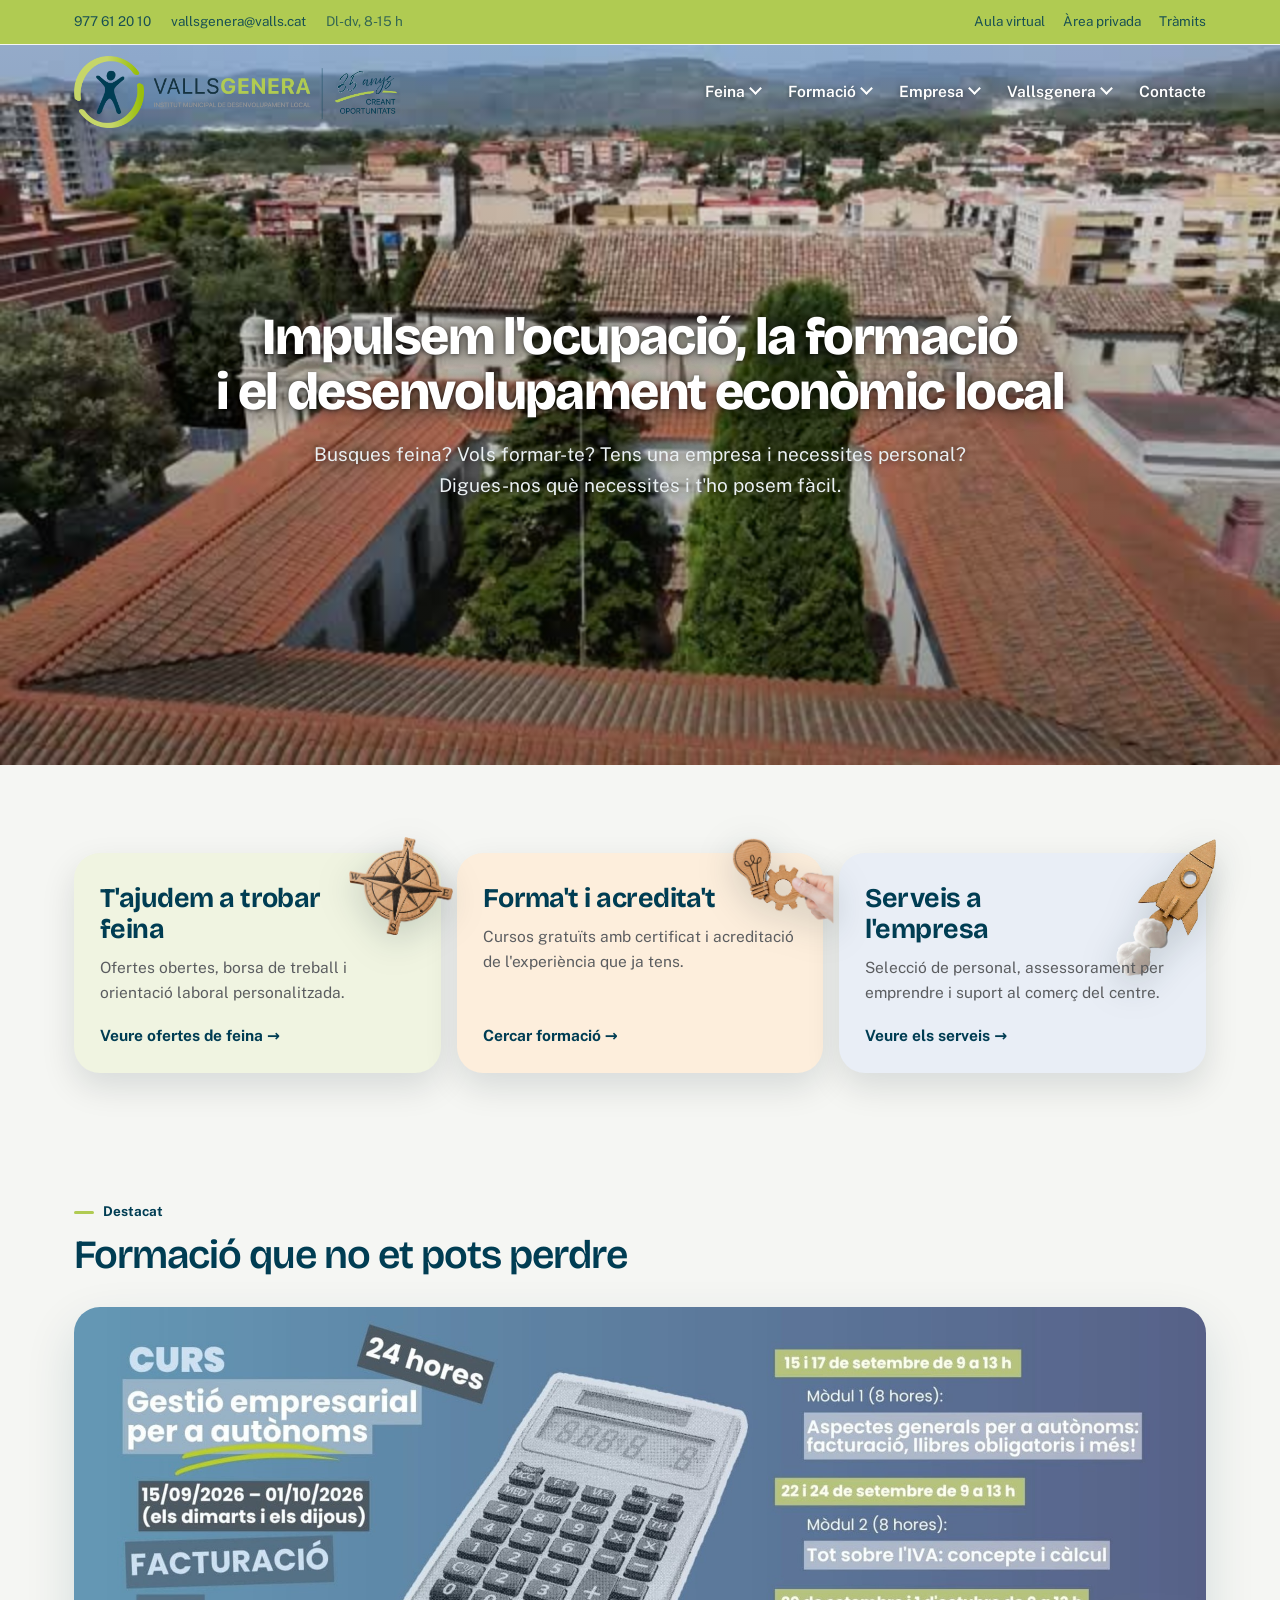
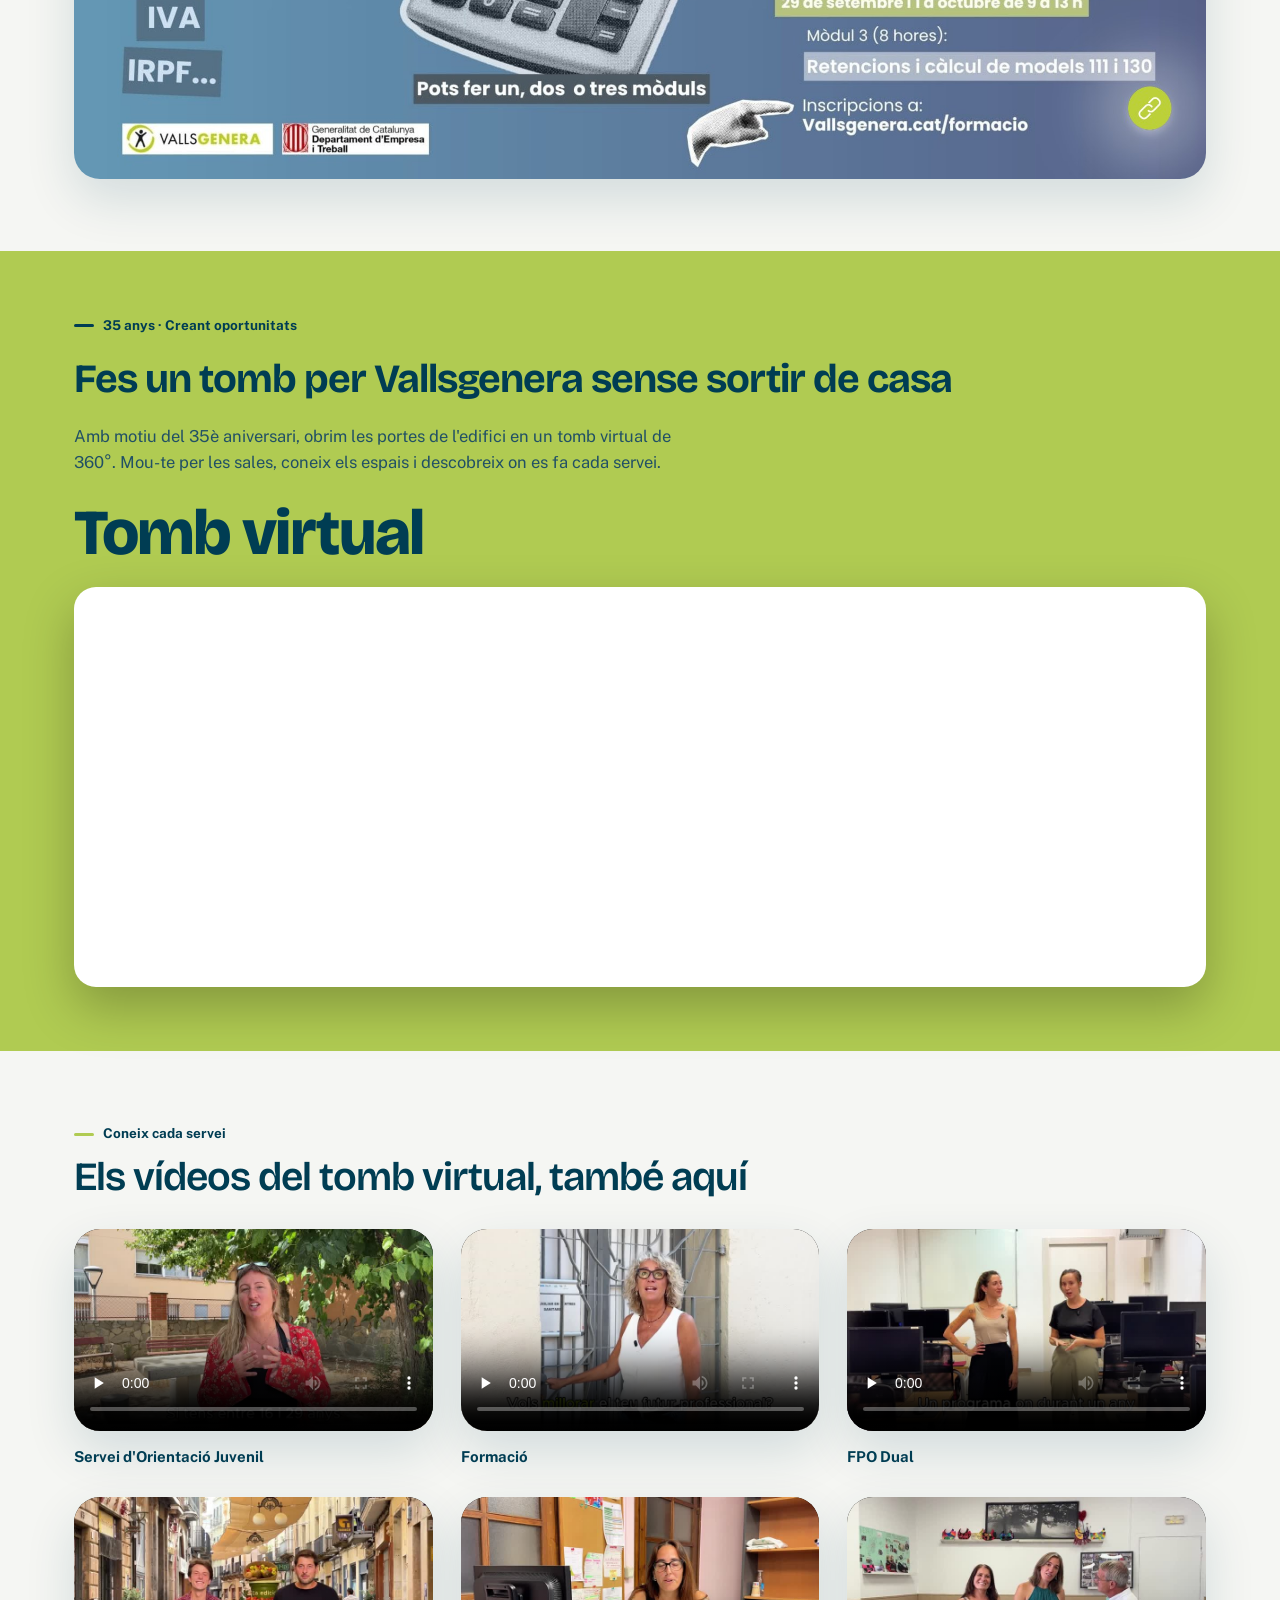
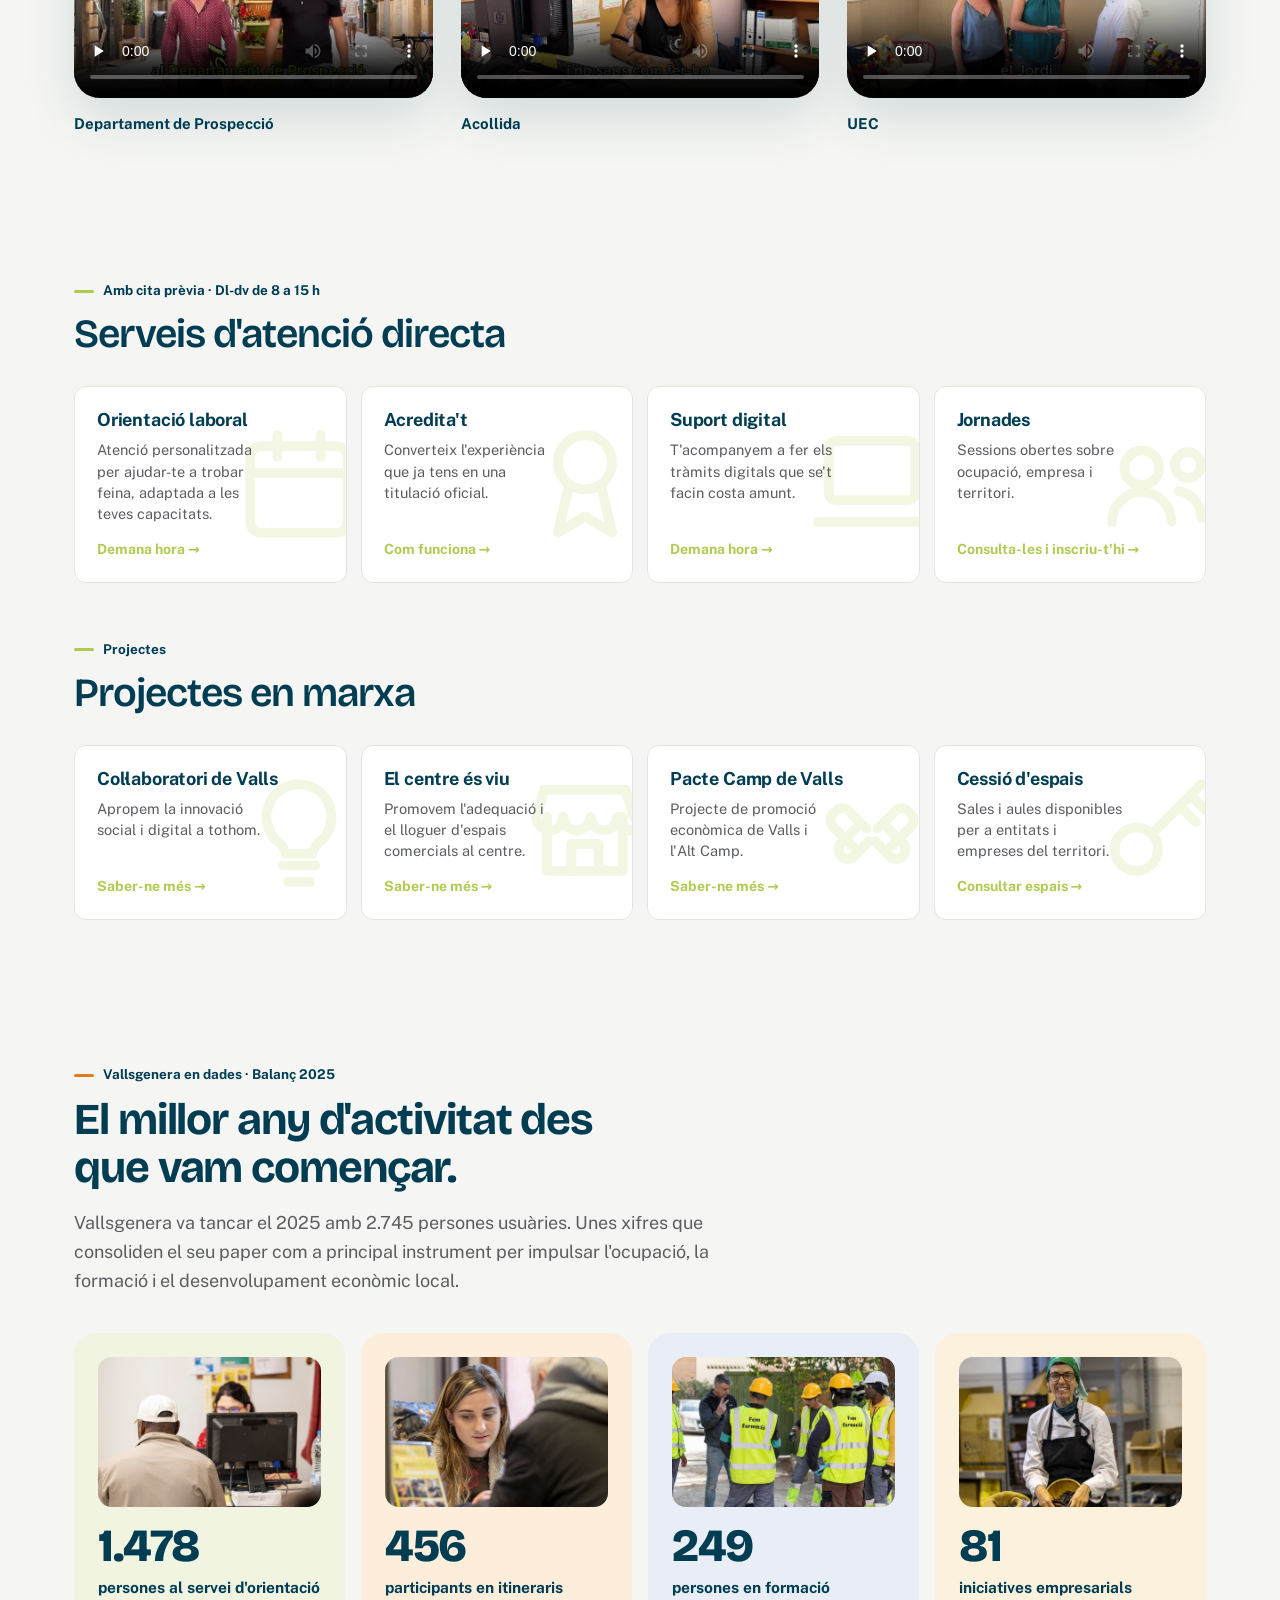
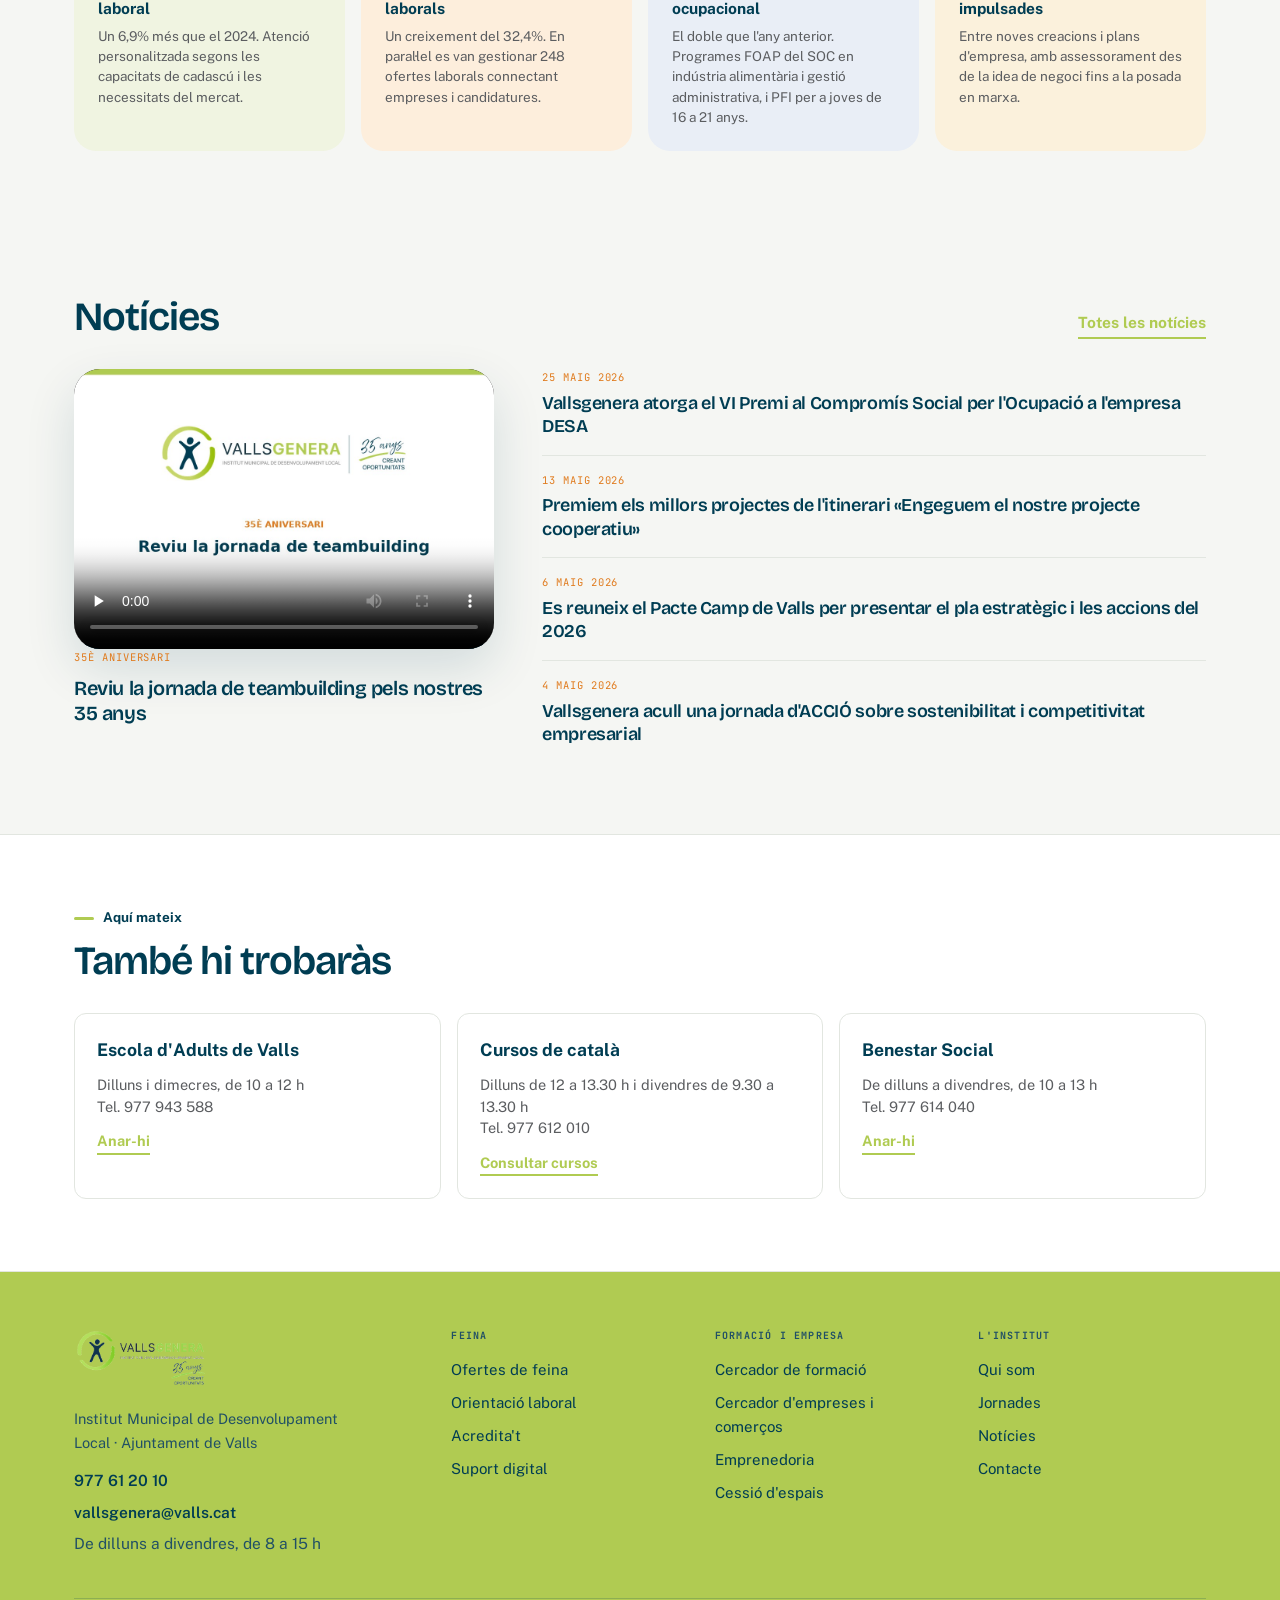
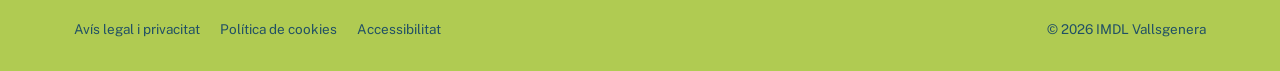
==== commit 33cf7c92: "Actualitza /preview/: graella de vídeos del tomb virtual" ====
--- a/preview/index.html
+++ b/preview/index.html
@@ -141,6 +141,10 @@
 .destacat-peu{margin-top:14px;font-size:15px;color:var(--gris-text)}
 .destacat-peu strong{color:var(--tinta);font-weight:700}
 
+.tour-videos-graella{display:grid;grid-template-columns:repeat(3,1fr);gap:28px}
+@media (max-width:1000px){.tour-videos-graella{grid-template-columns:repeat(2,1fr)}}
+@media (max-width:600px){.tour-videos-graella{grid-template-columns:1fr}}
+
 /* Icones animades a les portes del principi */
 .porta-icona,.porta-icona-capes{position:absolute;top:-16px;right:-12px;width:104px;z-index:1;filter:drop-shadow(0 10px 18px rgba(0,25,35,.18));pointer-events:none}
 .porta-icona{display:block;height:auto}
@@ -429,6 +433,67 @@
     </div>
   </div>
 </section>
+
+<section class="tour-videos">
+  <div class="wrap">
+    <div class="capcalera-seccio reveal">
+      <div>
+        <div class="eyebrow">Coneix cada servei</div>
+        <h2>Els vídeos del tomb virtual, també aquí</h2>
+      </div>
+    </div>
+    <div class="tour-videos-graella">
+      <div class="reveal">
+        <div class="destacat-targeta">
+          <video controls preload="none" poster="tour-orientacio-juvenil-poster.jpg">
+            <source src="tour-orientacio-juvenil.mp4" type="video/mp4">
+          </video>
+        </div>
+        <p class="destacat-peu"><strong>Servei d'Orientació Juvenil</strong></p>
+      </div>
+      <div class="reveal" style="transition-delay:.05s">
+        <div class="destacat-targeta">
+          <video controls preload="none" poster="tour-formacio-poster.jpg">
+            <source src="tour-formacio.mp4" type="video/mp4">
+          </video>
+        </div>
+        <p class="destacat-peu"><strong>Formació</strong></p>
+      </div>
+      <div class="reveal" style="transition-delay:.1s">
+        <div class="destacat-targeta">
+          <video controls preload="none" poster="tour-fpo-dual-poster.jpg">
+            <source src="tour-fpo-dual.mp4" type="video/mp4">
+          </video>
+        </div>
+        <p class="destacat-peu"><strong>FPO Dual</strong></p>
+      </div>
+      <div class="reveal" style="transition-delay:.15s">
+        <div class="destacat-targeta">
+          <video controls preload="none" poster="tour-prospeccio-poster.jpg">
+            <source src="tour-prospeccio.mp4" type="video/mp4">
+          </video>
+        </div>
+        <p class="destacat-peu"><strong>Departament de Prospecció</strong></p>
+      </div>
+      <div class="reveal" style="transition-delay:.2s">
+        <div class="destacat-targeta">
+          <video controls preload="none" poster="tour-acollida-poster.jpg">
+            <source src="tour-acollida.mp4" type="video/mp4">
+          </video>
+        </div>
+        <p class="destacat-peu"><strong>Acollida</strong></p>
+      </div>
+      <div class="reveal" style="transition-delay:.25s">
+        <div class="destacat-targeta">
+          <video controls preload="none" poster="tour-uec-poster.jpg">
+            <source src="tour-uec.mp4" type="video/mp4">
+          </video>
+        </div>
+        <p class="destacat-peu"><strong>UEC</strong></p>
+      </div>
+    </div>
+  </div>
+</section>
 <script>
   var pano_iframe_name = "tour-embeded";
   (function(){
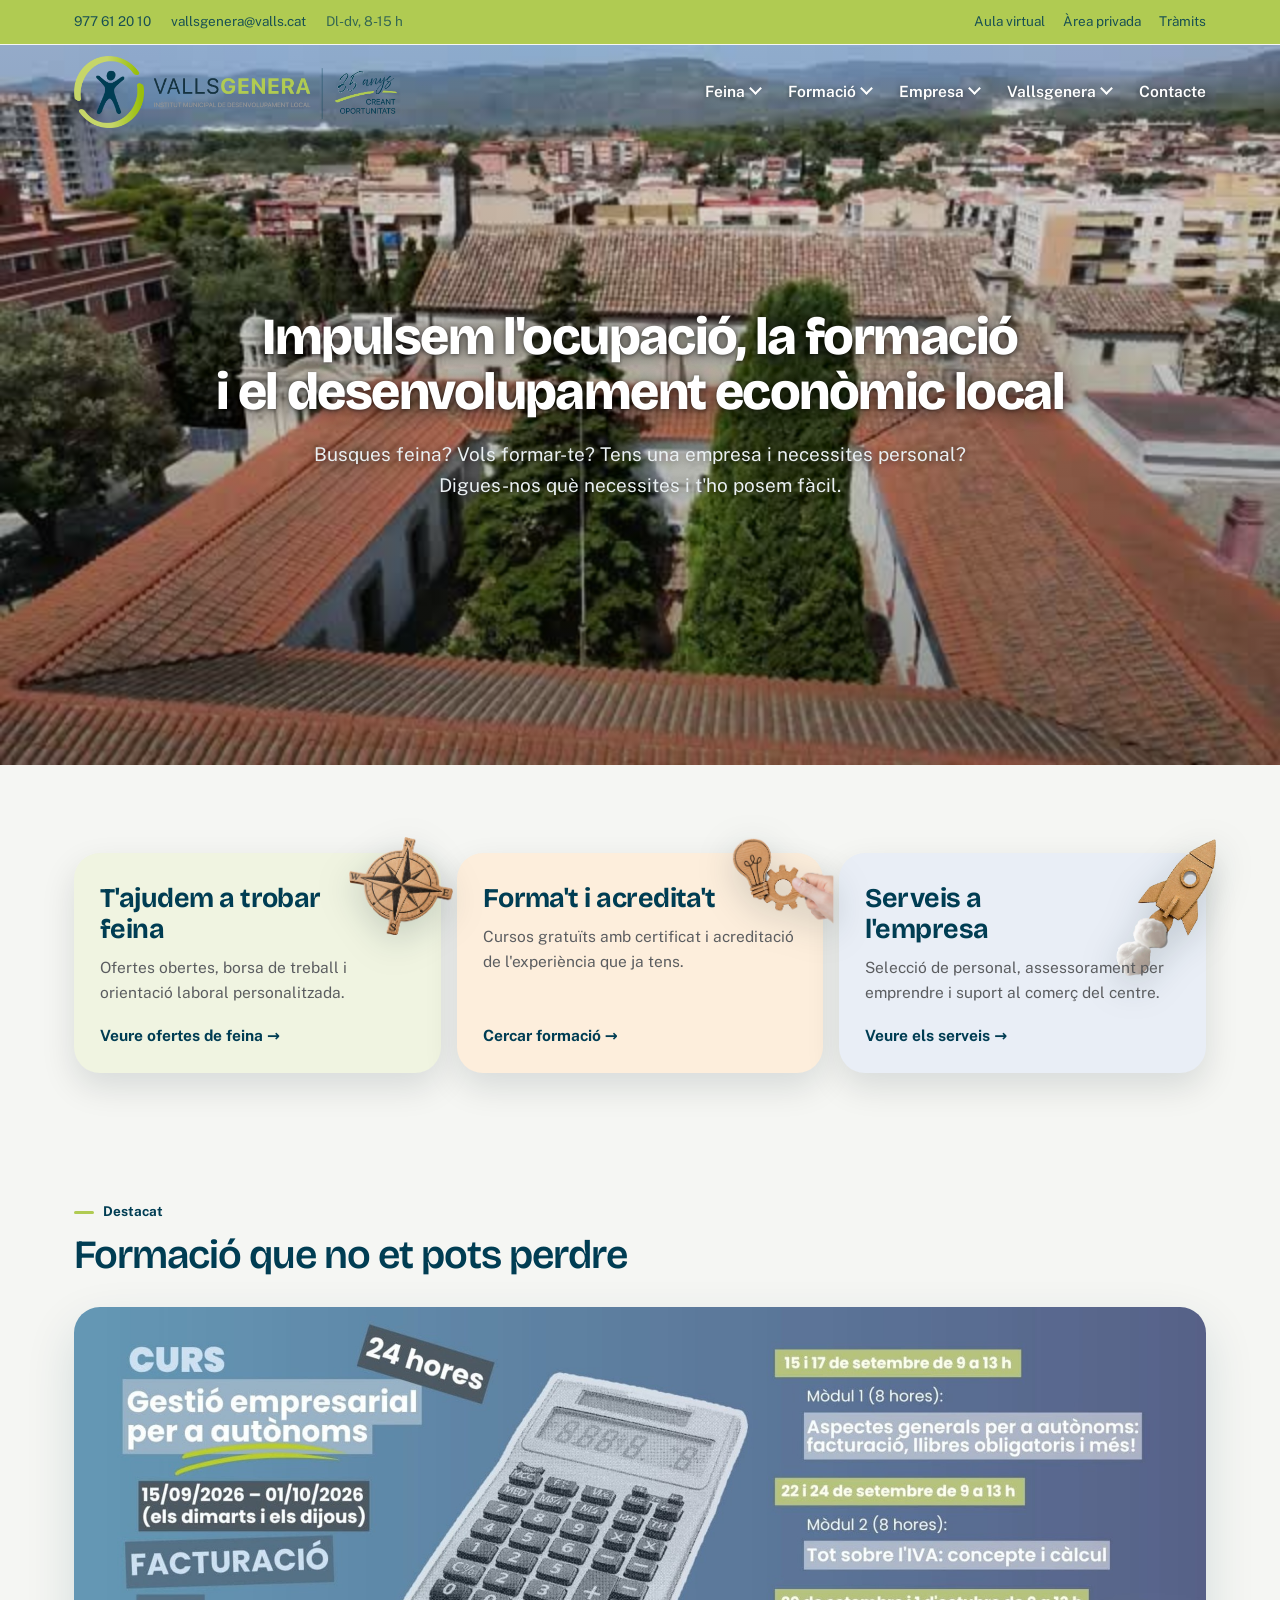
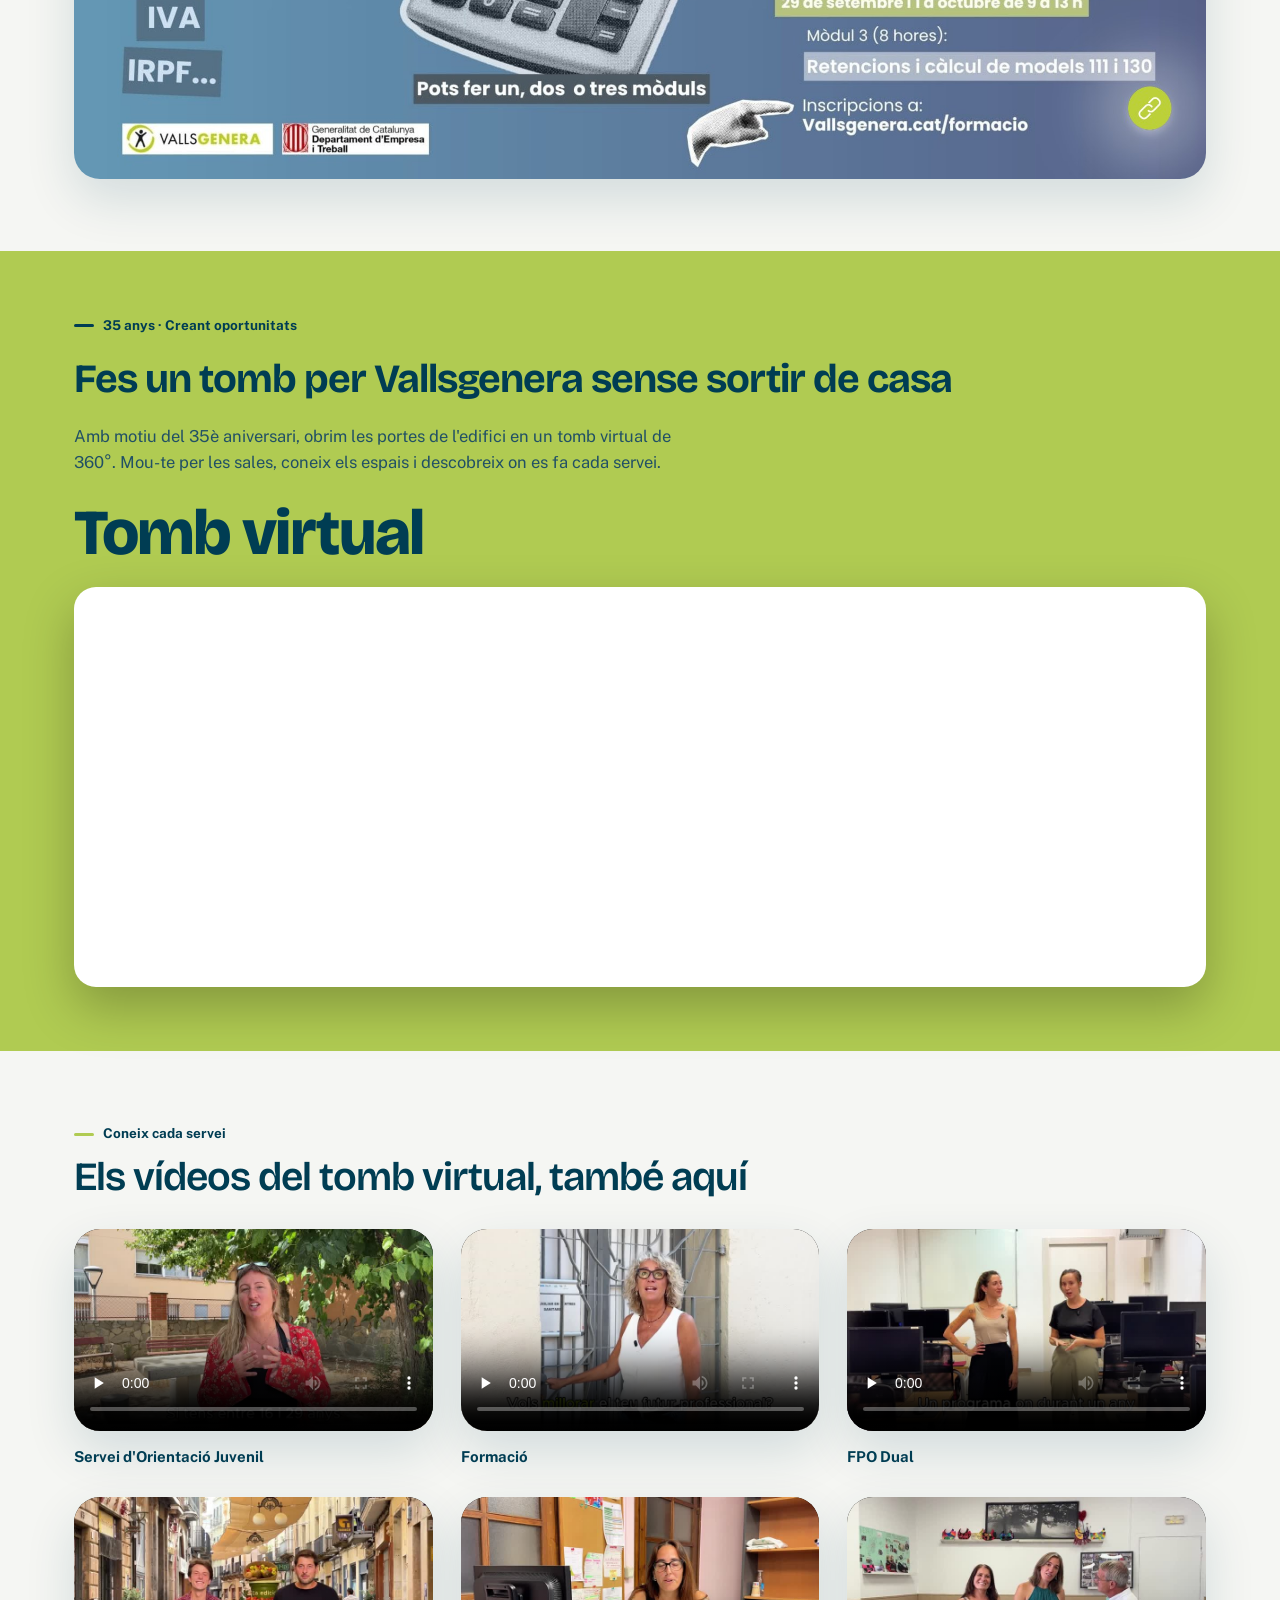
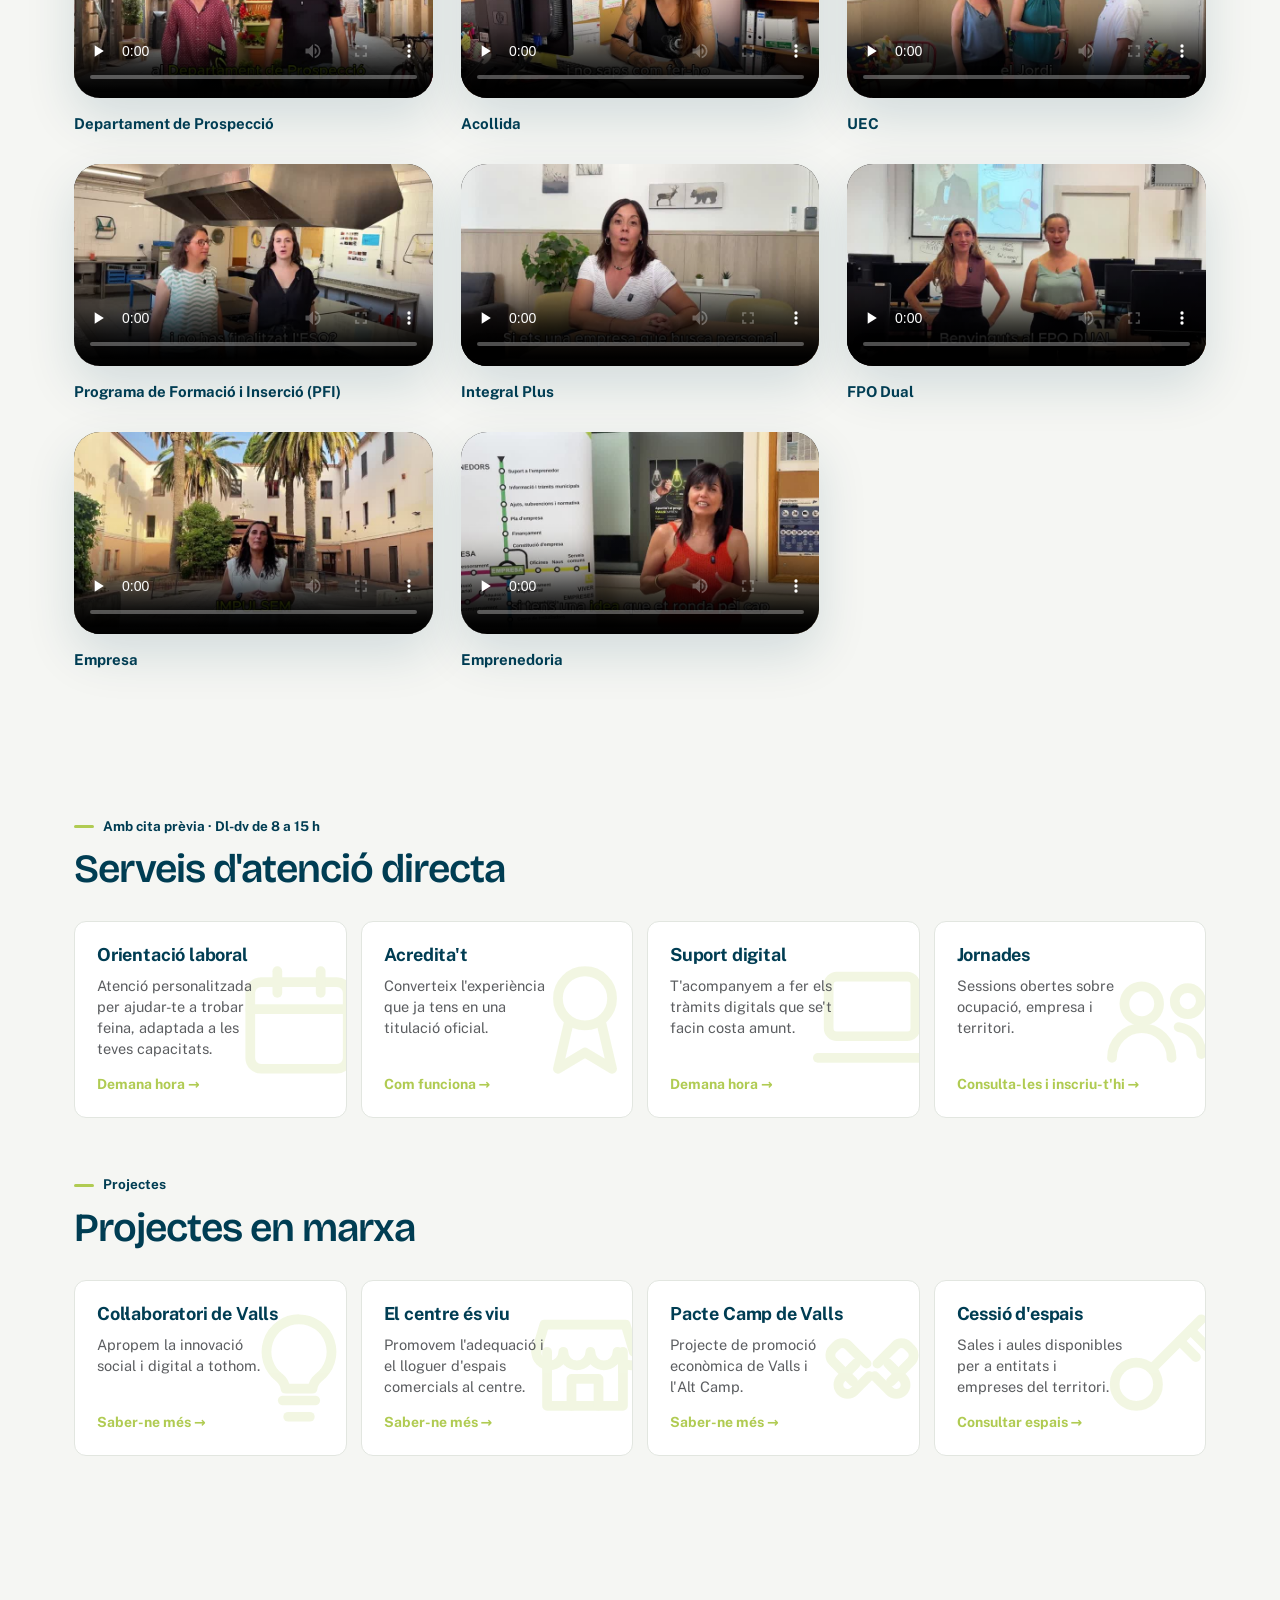
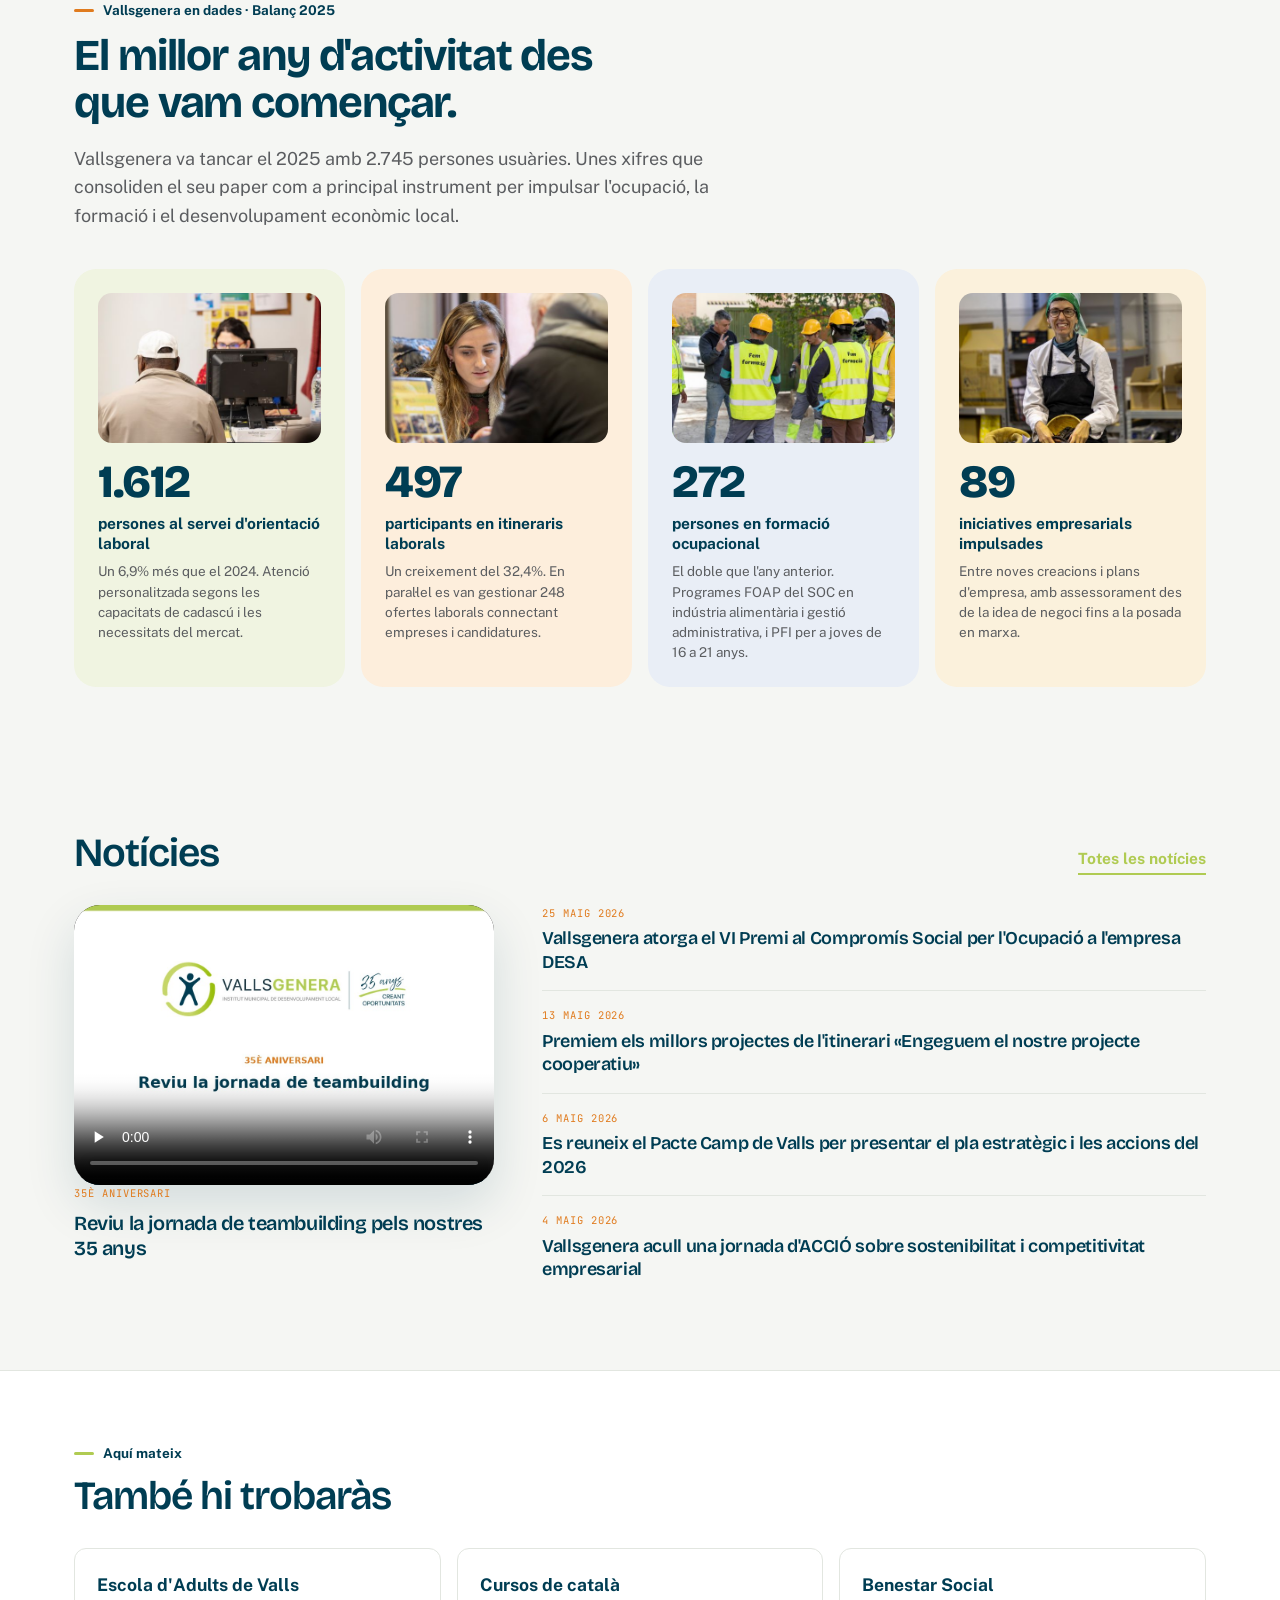
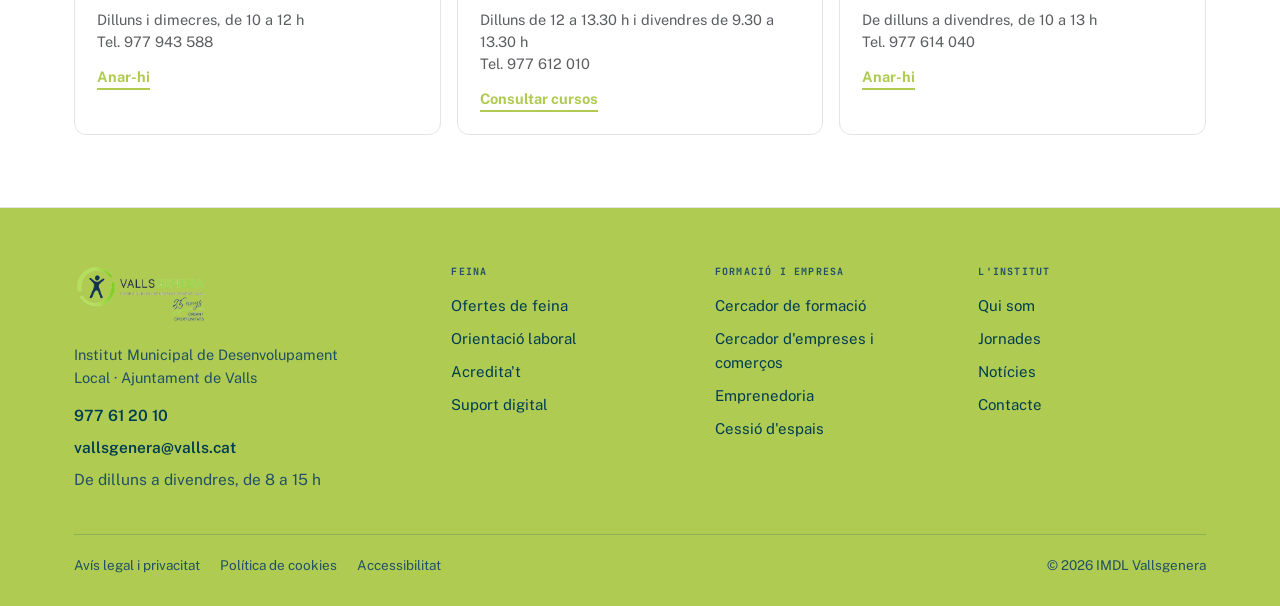
==== commit 6087a736: "Actualitza /preview/: 5 vídeos més a la graella del tomb virtual" ====
--- a/preview/index.html
+++ b/preview/index.html
@@ -491,6 +491,46 @@
         </div>
         <p class="destacat-peu"><strong>UEC</strong></p>
       </div>
+      <div class="reveal" style="transition-delay:.3s">
+        <div class="destacat-targeta">
+          <video controls preload="none" poster="tour-pfi-poster.jpg">
+            <source src="tour-pfi.mp4" type="video/mp4">
+          </video>
+        </div>
+        <p class="destacat-peu"><strong>Programa de Formació i Inserció (PFI)</strong></p>
+      </div>
+      <div class="reveal" style="transition-delay:.35s">
+        <div class="destacat-targeta">
+          <video controls preload="none" poster="tour-integral-plus-poster.jpg">
+            <source src="tour-integral-plus.mp4" type="video/mp4">
+          </video>
+        </div>
+        <p class="destacat-peu"><strong>Integral Plus</strong></p>
+      </div>
+      <div class="reveal" style="transition-delay:.4s">
+        <div class="destacat-targeta">
+          <video controls preload="none" poster="tour-fpo-dual-2-poster.jpg">
+            <source src="tour-fpo-dual-2.mp4" type="video/mp4">
+          </video>
+        </div>
+        <p class="destacat-peu"><strong>FPO Dual</strong></p>
+      </div>
+      <div class="reveal" style="transition-delay:.45s">
+        <div class="destacat-targeta">
+          <video controls preload="none" poster="tour-empresa-poster.jpg">
+            <source src="tour-empresa.mp4" type="video/mp4">
+          </video>
+        </div>
+        <p class="destacat-peu"><strong>Empresa</strong></p>
+      </div>
+      <div class="reveal" style="transition-delay:.5s">
+        <div class="destacat-targeta">
+          <video controls preload="none" poster="tour-emprenedoria-poster.jpg">
+            <source src="tour-emprenedoria.mp4" type="video/mp4">
+          </video>
+        </div>
+        <p class="destacat-peu"><strong>Emprenedoria</strong></p>
+      </div>
     </div>
   </div>
 </section>
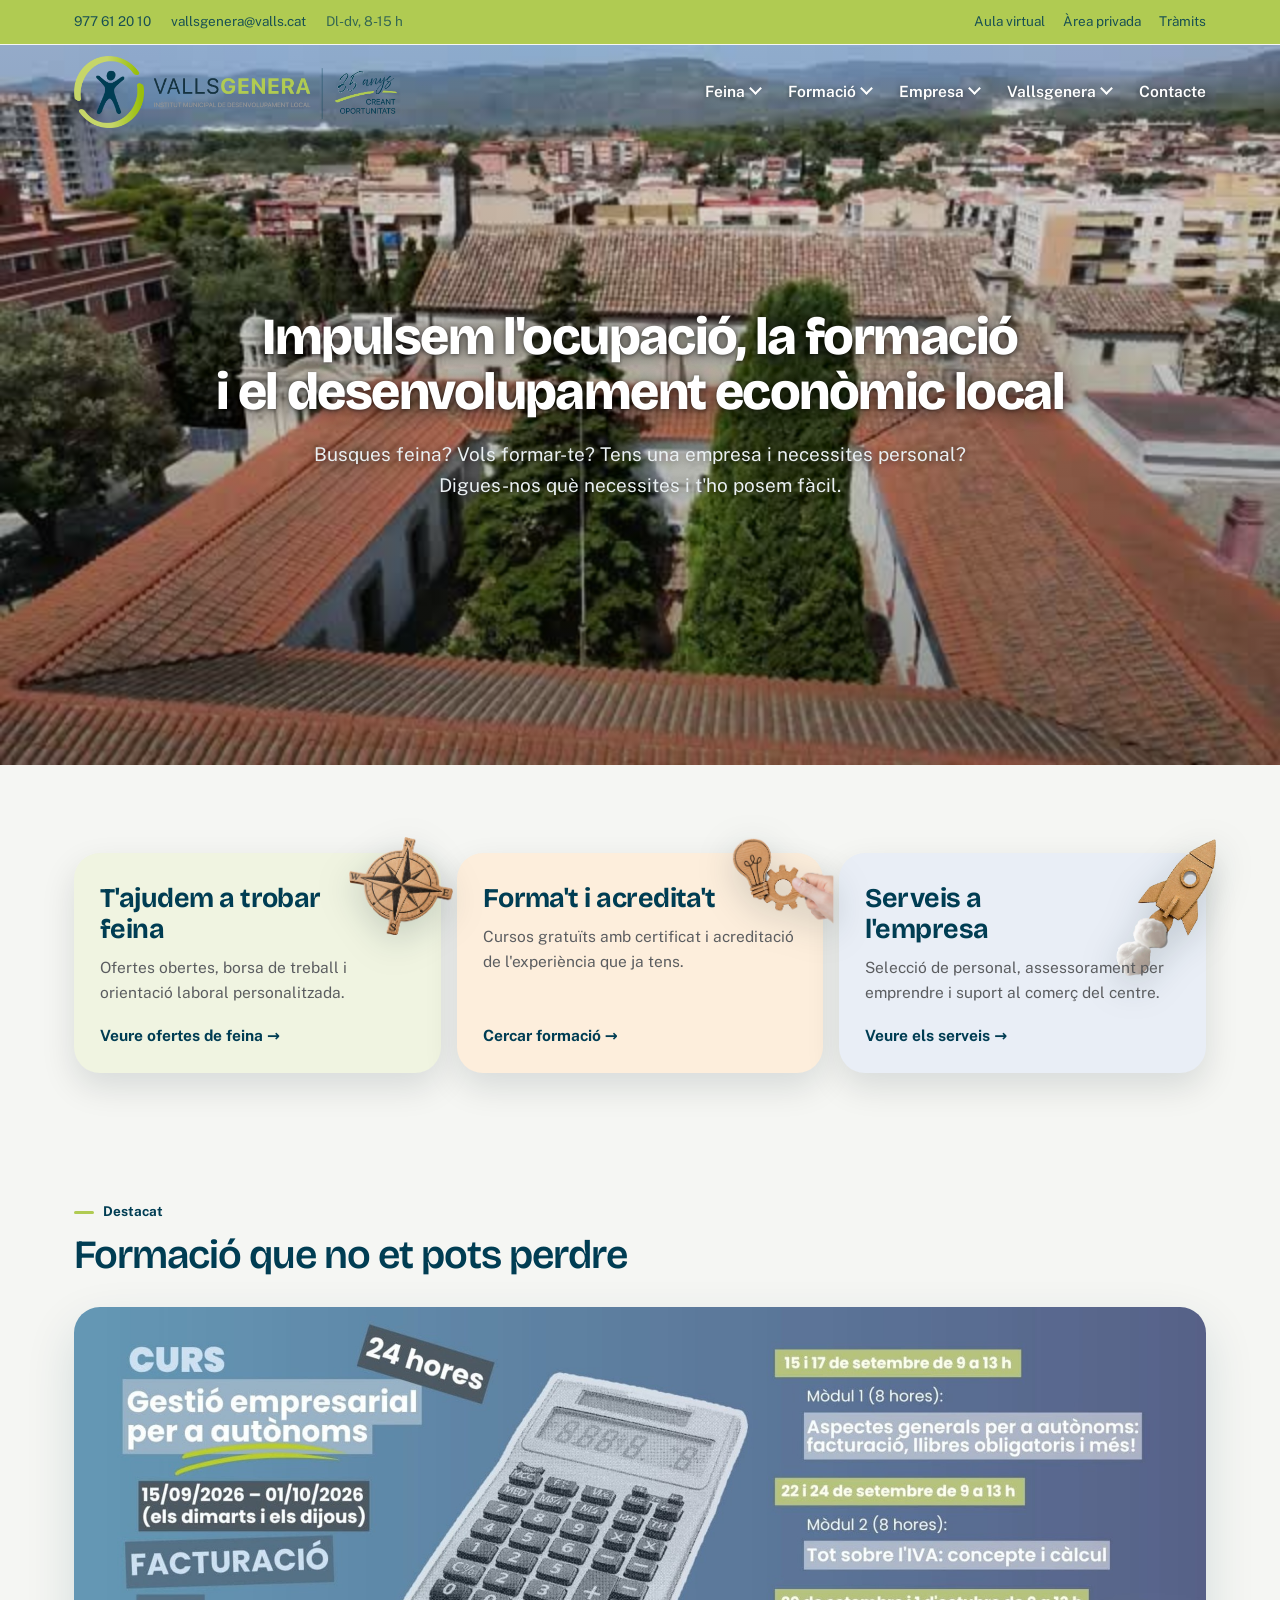
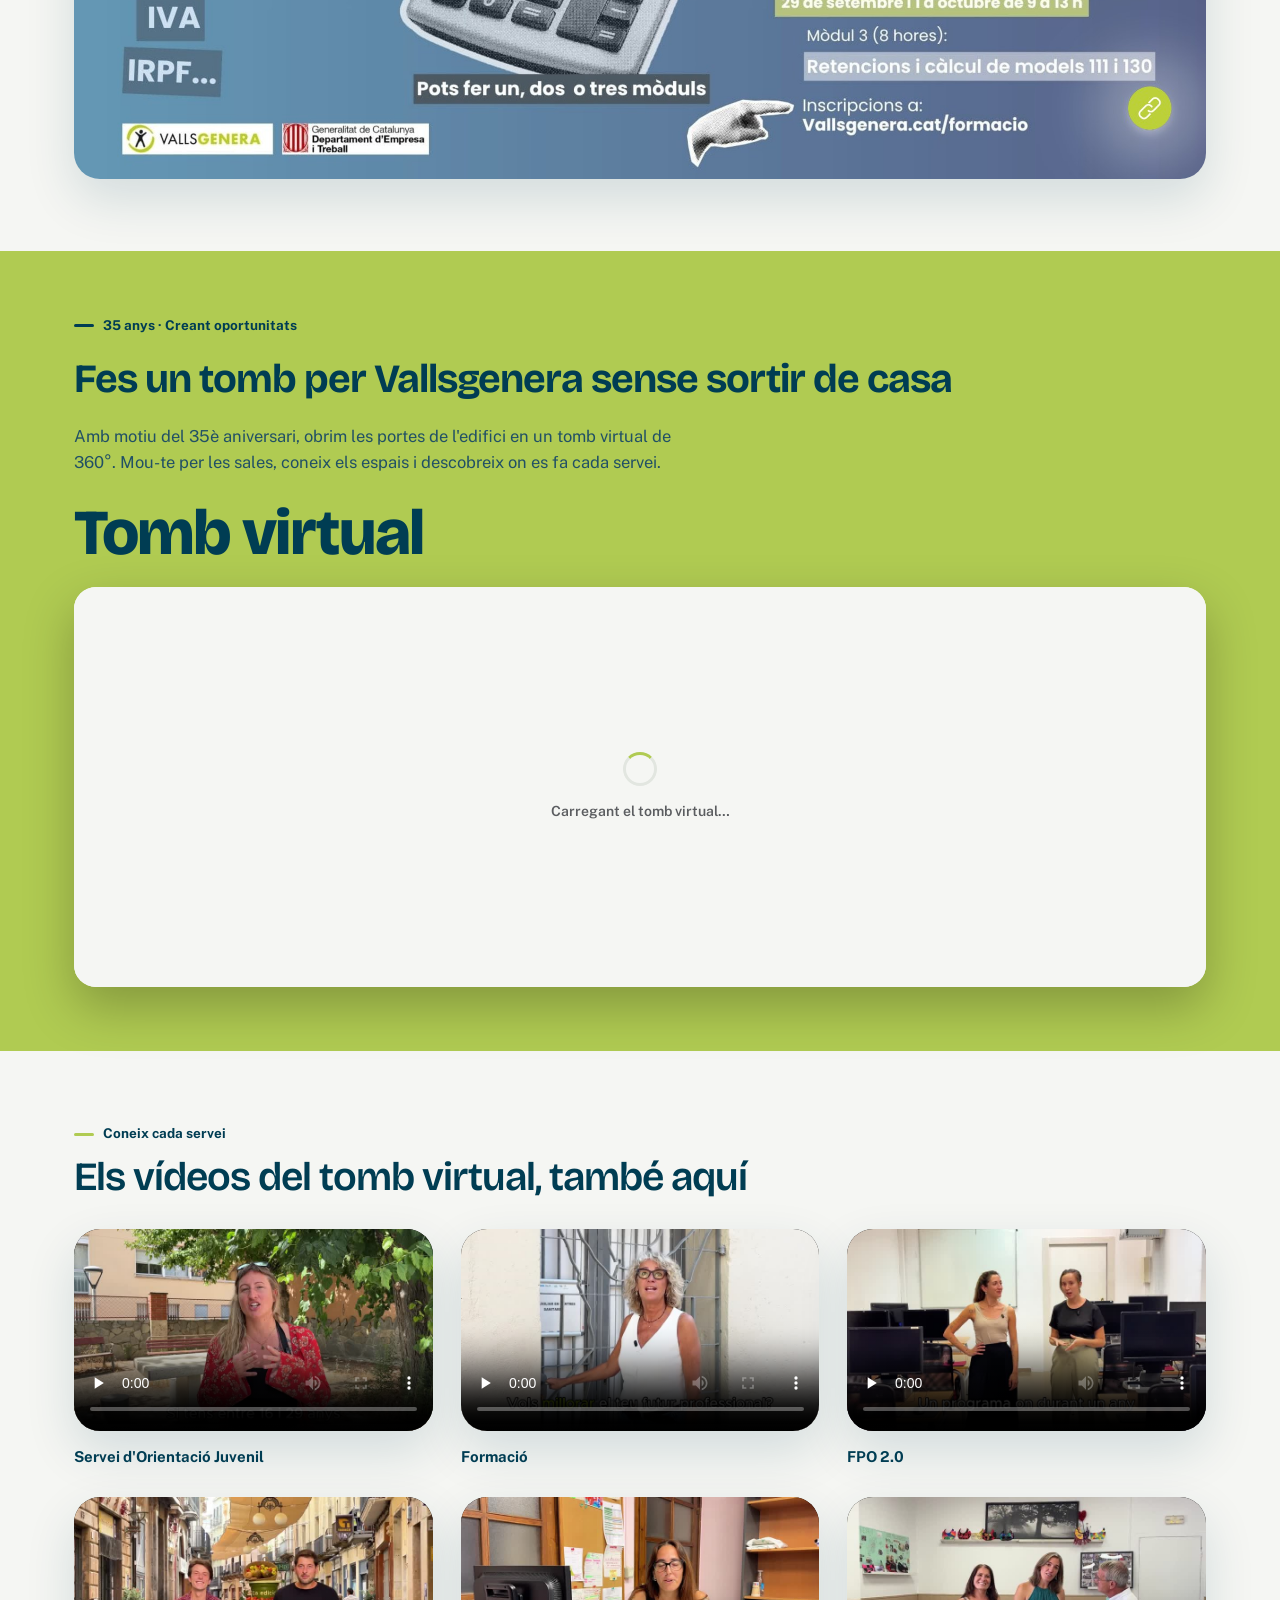
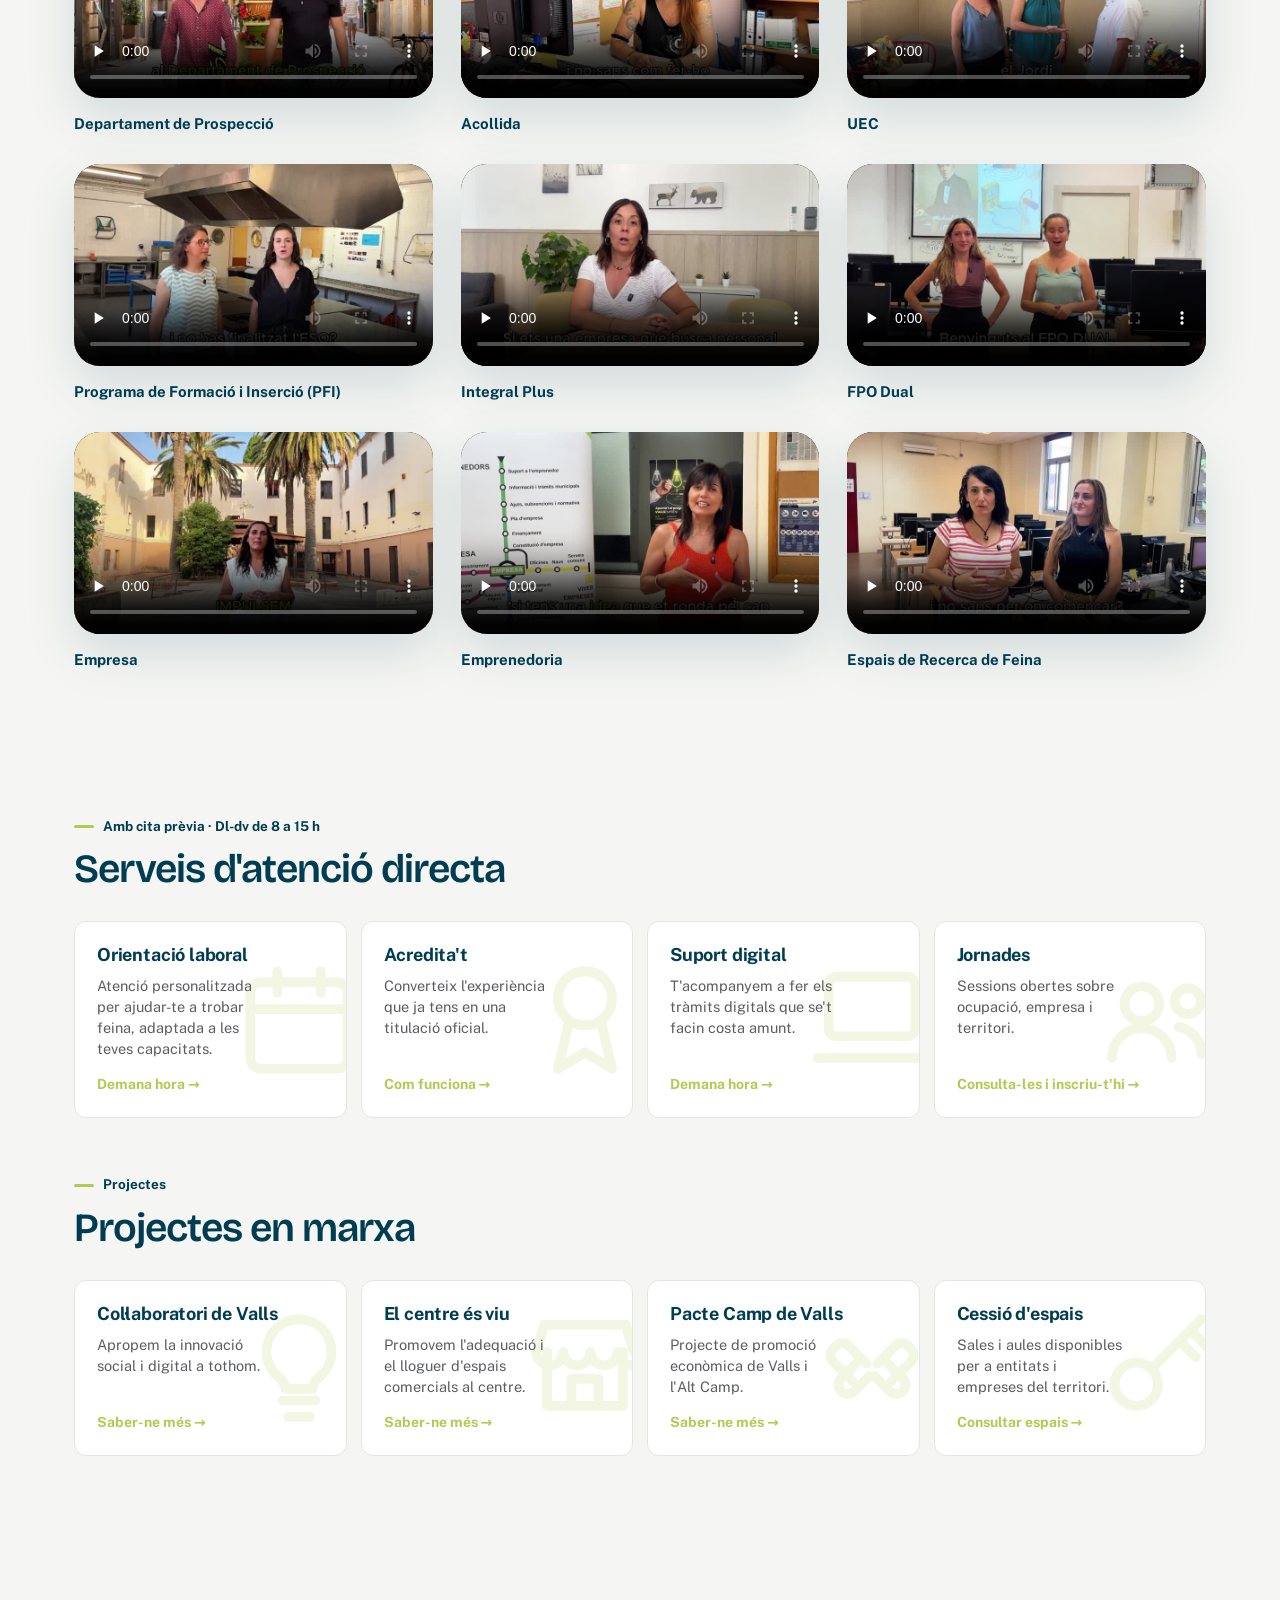
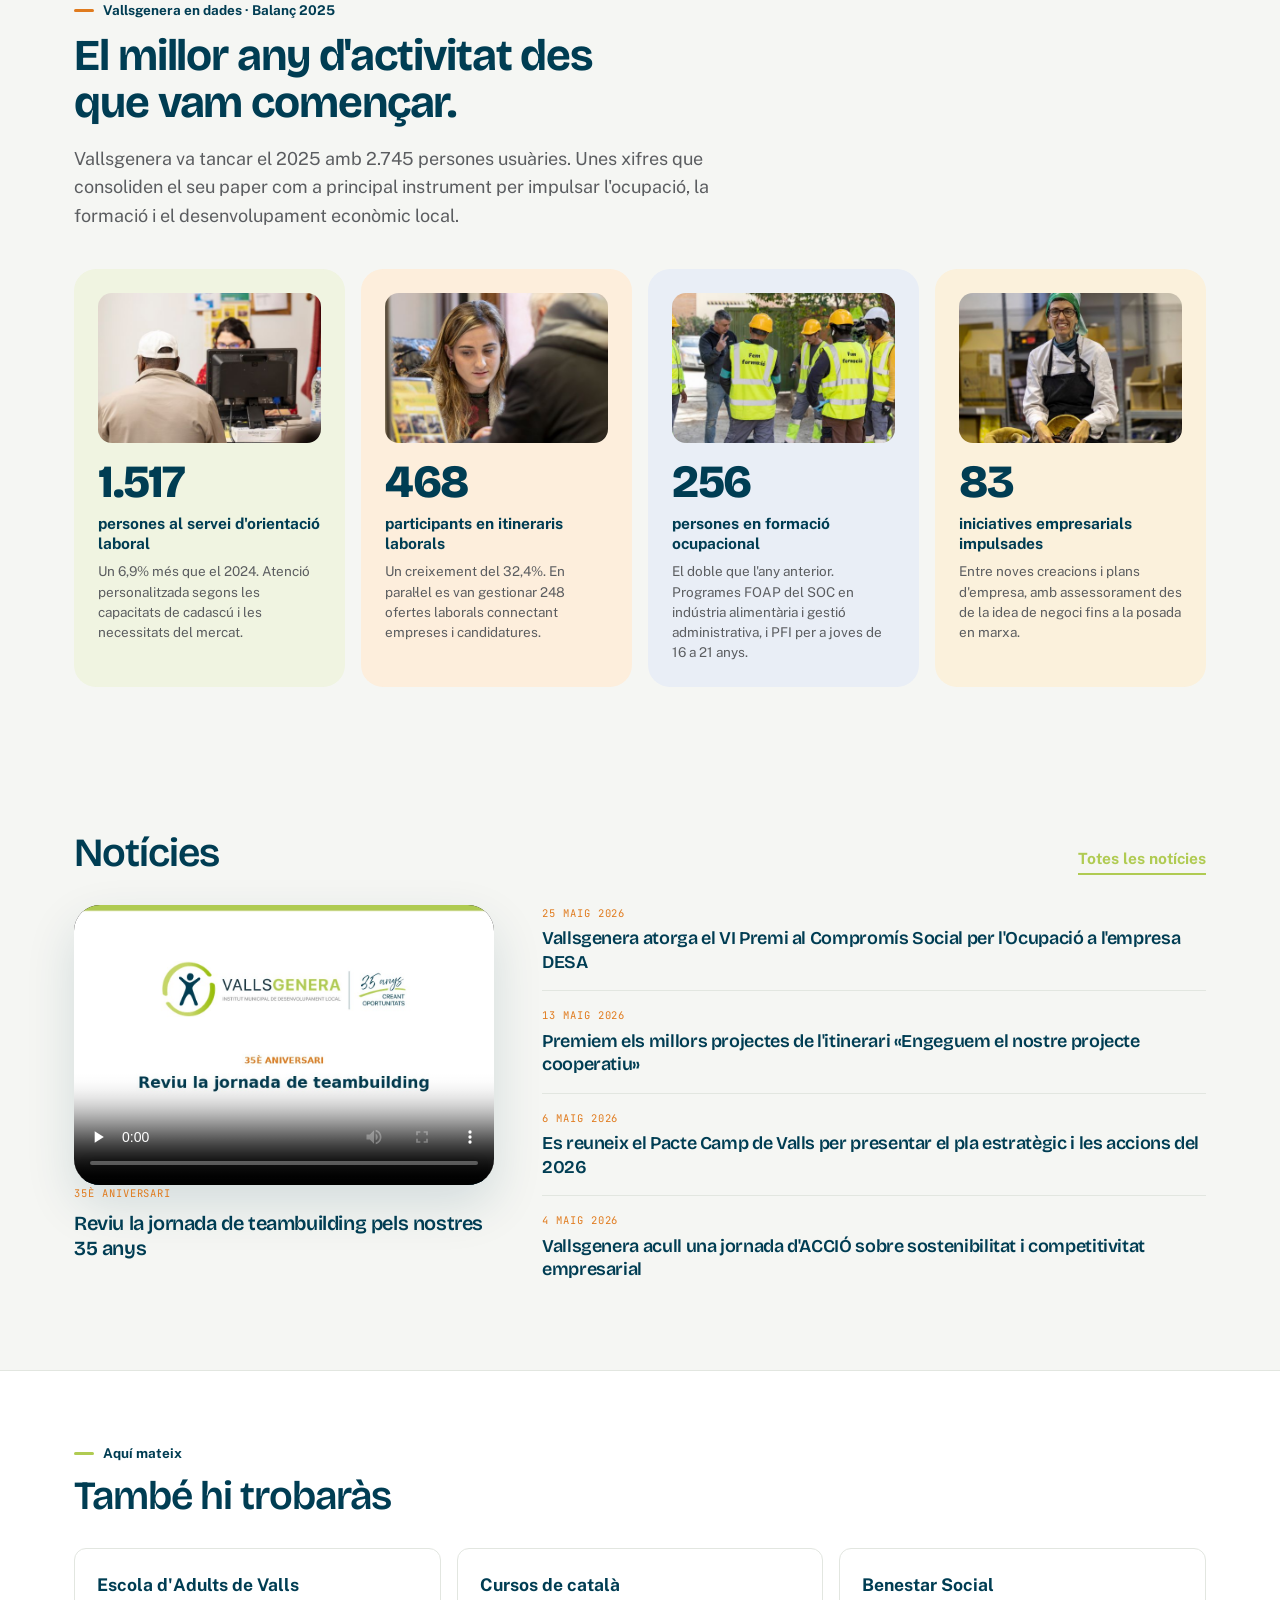
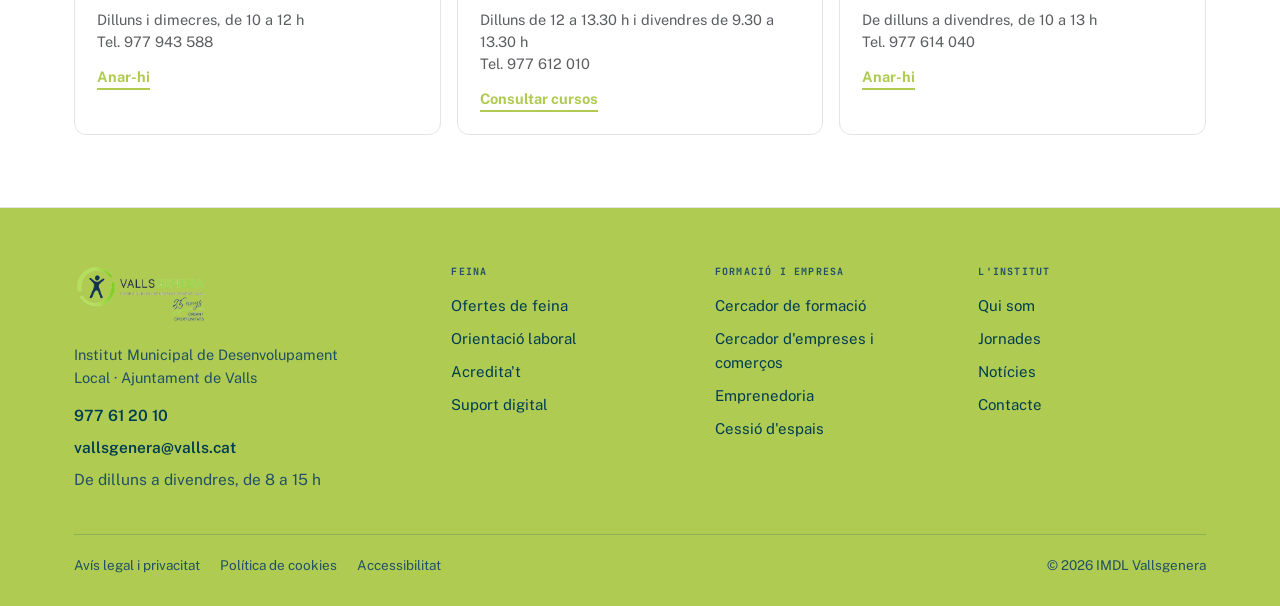
==== commit 3114d724: "Actualitza /preview/: FPO 2.0 vs FPO Dual corregit, afegit Espais de Recerca de Feina" ====
--- a/preview/index.html
+++ b/preview/index.html
@@ -465,7 +465,7 @@
             <source src="tour-fpo-dual.mp4" type="video/mp4">
           </video>
         </div>
-        <p class="destacat-peu"><strong>FPO Dual</strong></p>
+        <p class="destacat-peu"><strong>FPO 2.0</strong></p>
       </div>
       <div class="reveal" style="transition-delay:.15s">
         <div class="destacat-targeta">
@@ -530,6 +530,14 @@
           </video>
         </div>
         <p class="destacat-peu"><strong>Emprenedoria</strong></p>
+      </div>
+      <div class="reveal" style="transition-delay:.55s">
+        <div class="destacat-targeta">
+          <video controls preload="none" poster="tour-espais-recerca-feina-poster.jpg">
+            <source src="tour-espais-recerca-feina.mp4" type="video/mp4">
+          </video>
+        </div>
+        <p class="destacat-peu"><strong>Espais de Recerca de Feina</strong></p>
       </div>
     </div>
   </div>
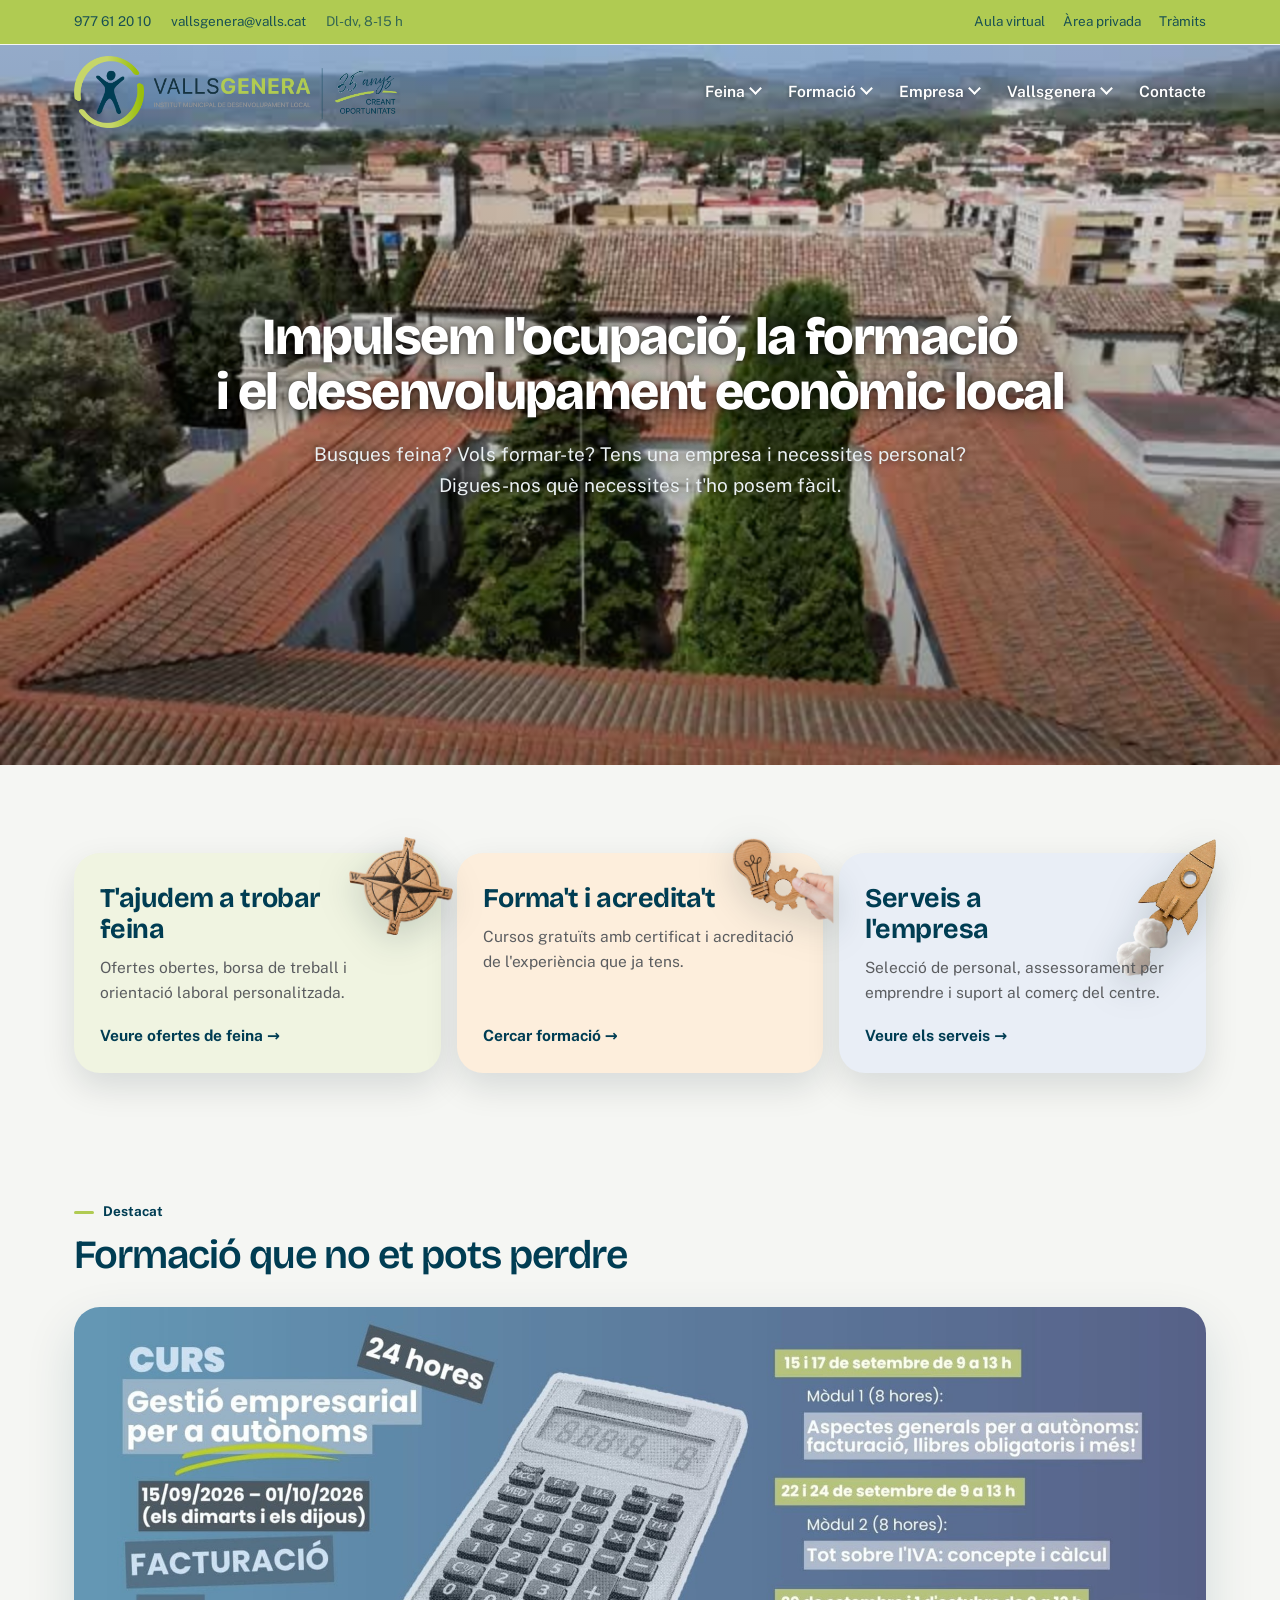
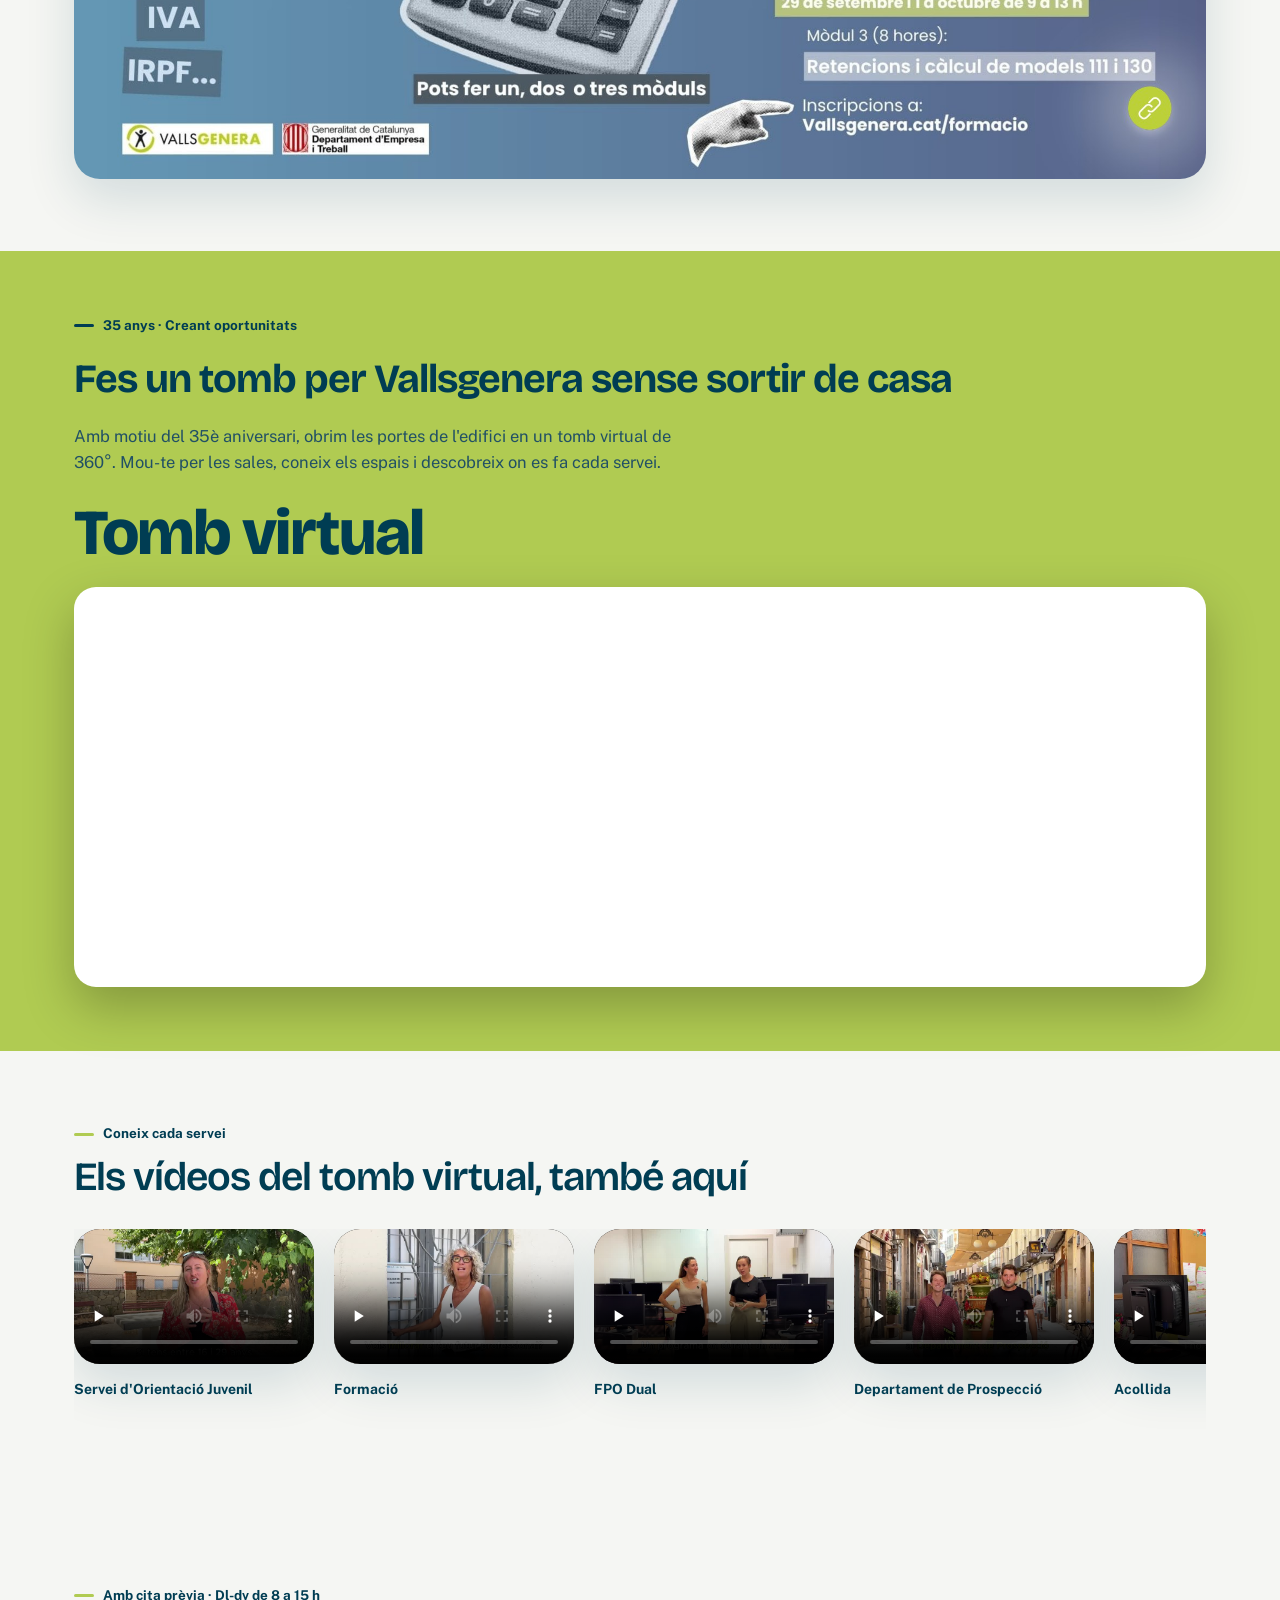
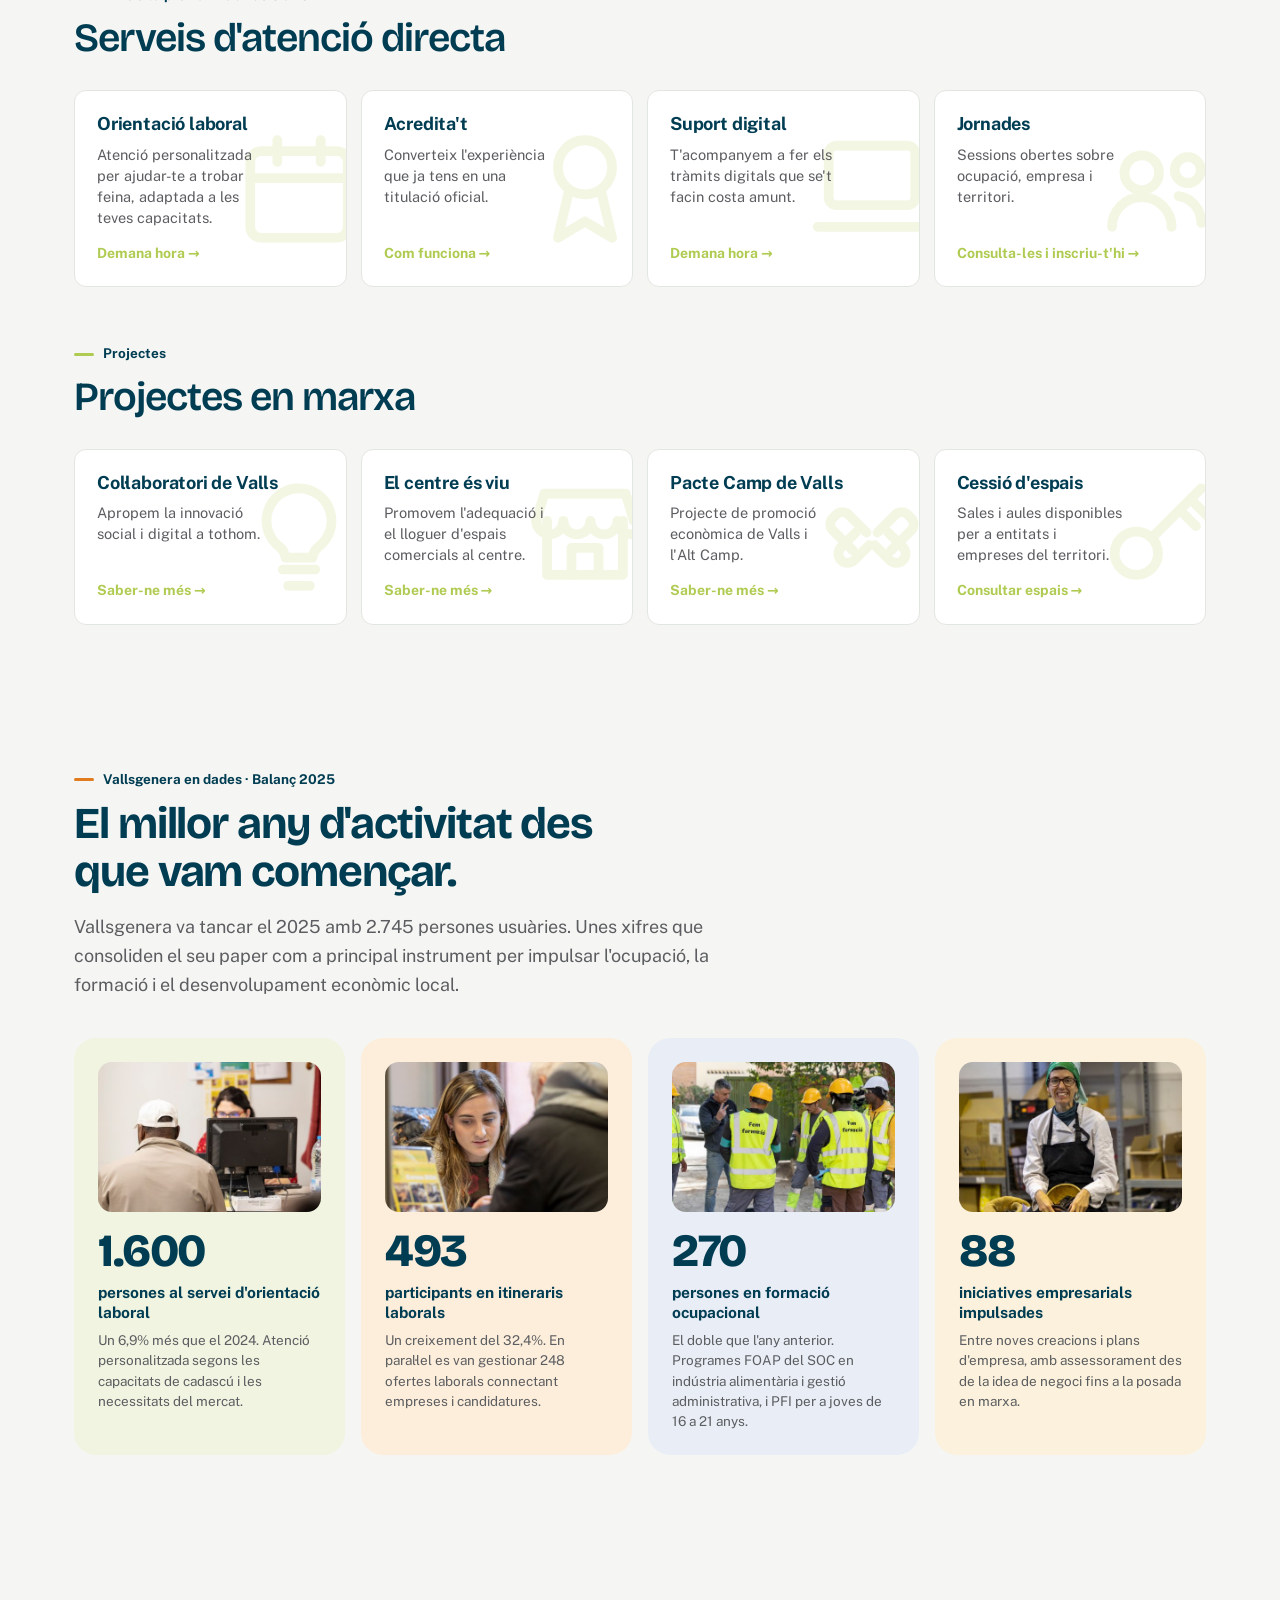
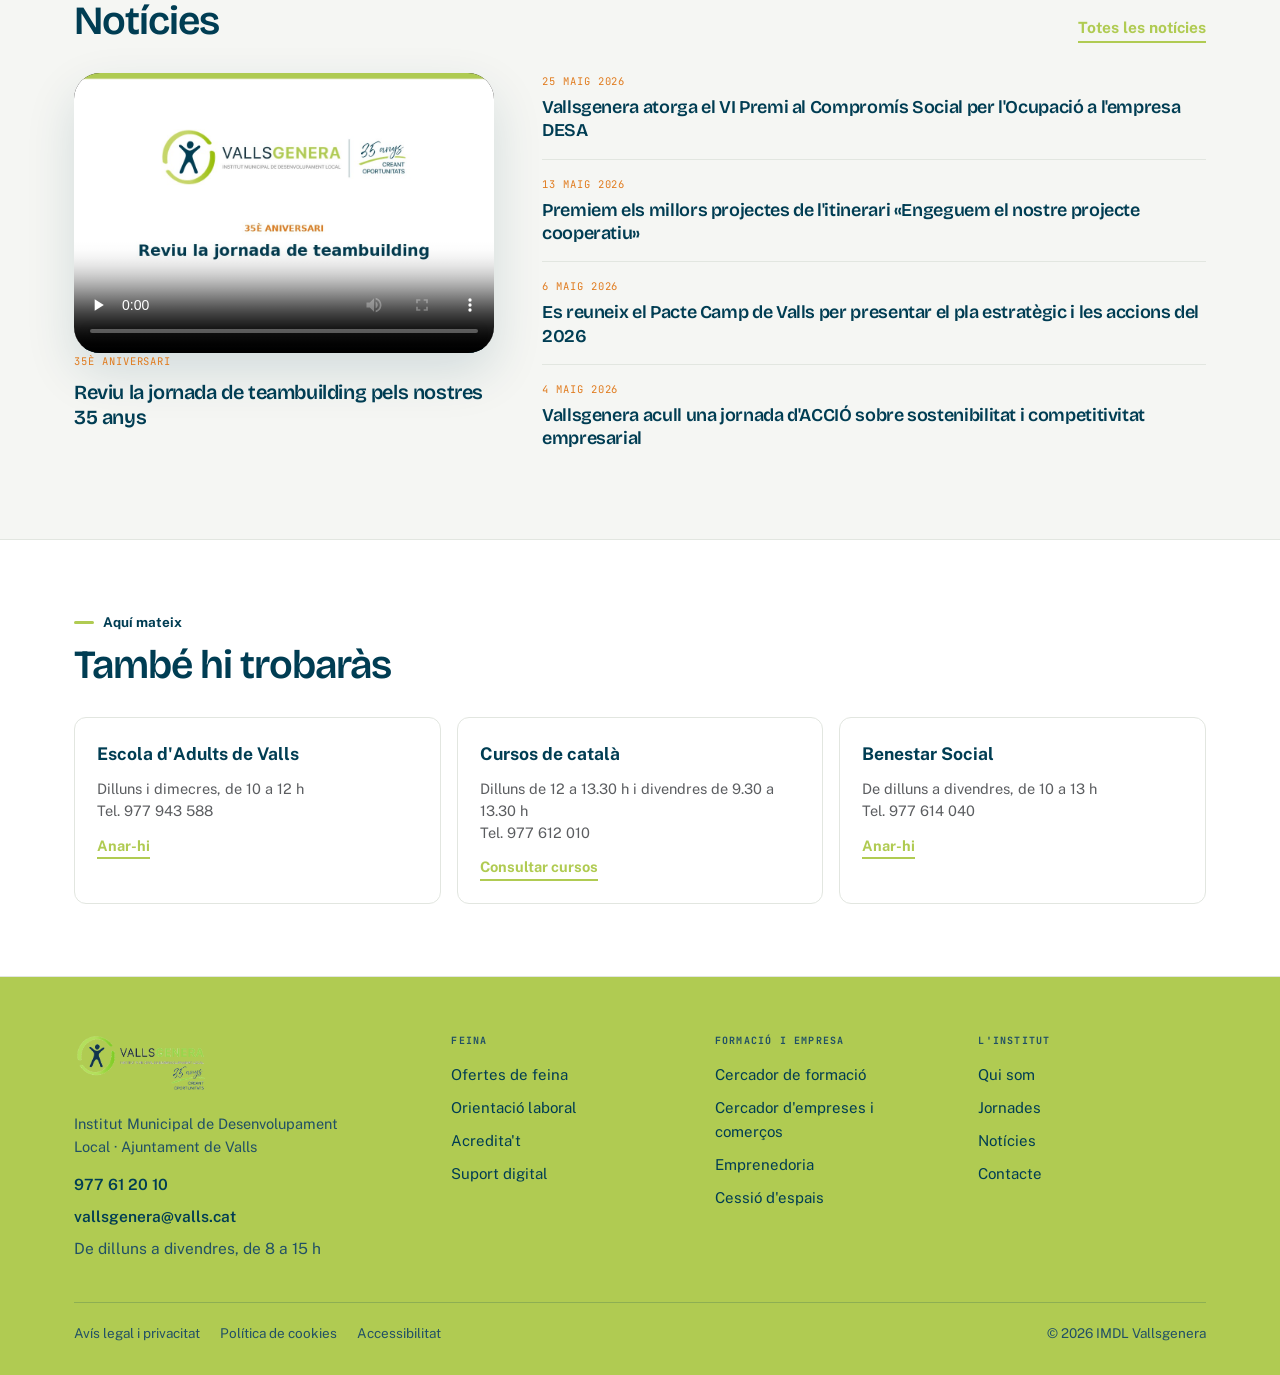
==== commit b3244456: "Actualitza /preview/: galeria horitzontal de vídeos, sense el duplicat d'FPO Dual" ====
--- a/preview/index.html
+++ b/preview/index.html
@@ -141,9 +141,13 @@
 .destacat-peu{margin-top:14px;font-size:15px;color:var(--gris-text)}
 .destacat-peu strong{color:var(--tinta);font-weight:700}
 
-.tour-videos-graella{display:grid;grid-template-columns:repeat(3,1fr);gap:28px}
-@media (max-width:1000px){.tour-videos-graella{grid-template-columns:repeat(2,1fr)}}
-@media (max-width:600px){.tour-videos-graella{grid-template-columns:1fr}}
+.tour-videos-graella{display:flex;gap:20px;overflow-x:auto;overflow-y:hidden;padding-bottom:18px;scroll-snap-type:x proximity;-webkit-overflow-scrolling:touch}
+.tour-videos-graella > div{flex:0 0 auto;width:240px;scroll-snap-align:start}
+.tour-videos-graella .destacat-peu{font-size:14px}
+.tour-videos-graella::-webkit-scrollbar{height:8px}
+.tour-videos-graella::-webkit-scrollbar-thumb{background:var(--sorra);border-radius:100px}
+.tour-videos-graella::-webkit-scrollbar-track{background:transparent}
+@media (max-width:600px){.tour-videos-graella > div{width:200px}}
 
 /* Icones animades a les portes del principi */
 .porta-icona,.porta-icona-capes{position:absolute;top:-16px;right:-12px;width:104px;z-index:1;filter:drop-shadow(0 10px 18px rgba(0,25,35,.18));pointer-events:none}
@@ -465,7 +469,7 @@
             <source src="tour-fpo-dual.mp4" type="video/mp4">
           </video>
         </div>
-        <p class="destacat-peu"><strong>FPO 2.0</strong></p>
+        <p class="destacat-peu"><strong>FPO Dual</strong></p>
       </div>
       <div class="reveal" style="transition-delay:.15s">
         <div class="destacat-targeta">
@@ -506,14 +510,6 @@
           </video>
         </div>
         <p class="destacat-peu"><strong>Integral Plus</strong></p>
-      </div>
-      <div class="reveal" style="transition-delay:.4s">
-        <div class="destacat-targeta">
-          <video controls preload="none" poster="tour-fpo-dual-2-poster.jpg">
-            <source src="tour-fpo-dual-2.mp4" type="video/mp4">
-          </video>
-        </div>
-        <p class="destacat-peu"><strong>FPO Dual</strong></p>
       </div>
       <div class="reveal" style="transition-delay:.45s">
         <div class="destacat-targeta">
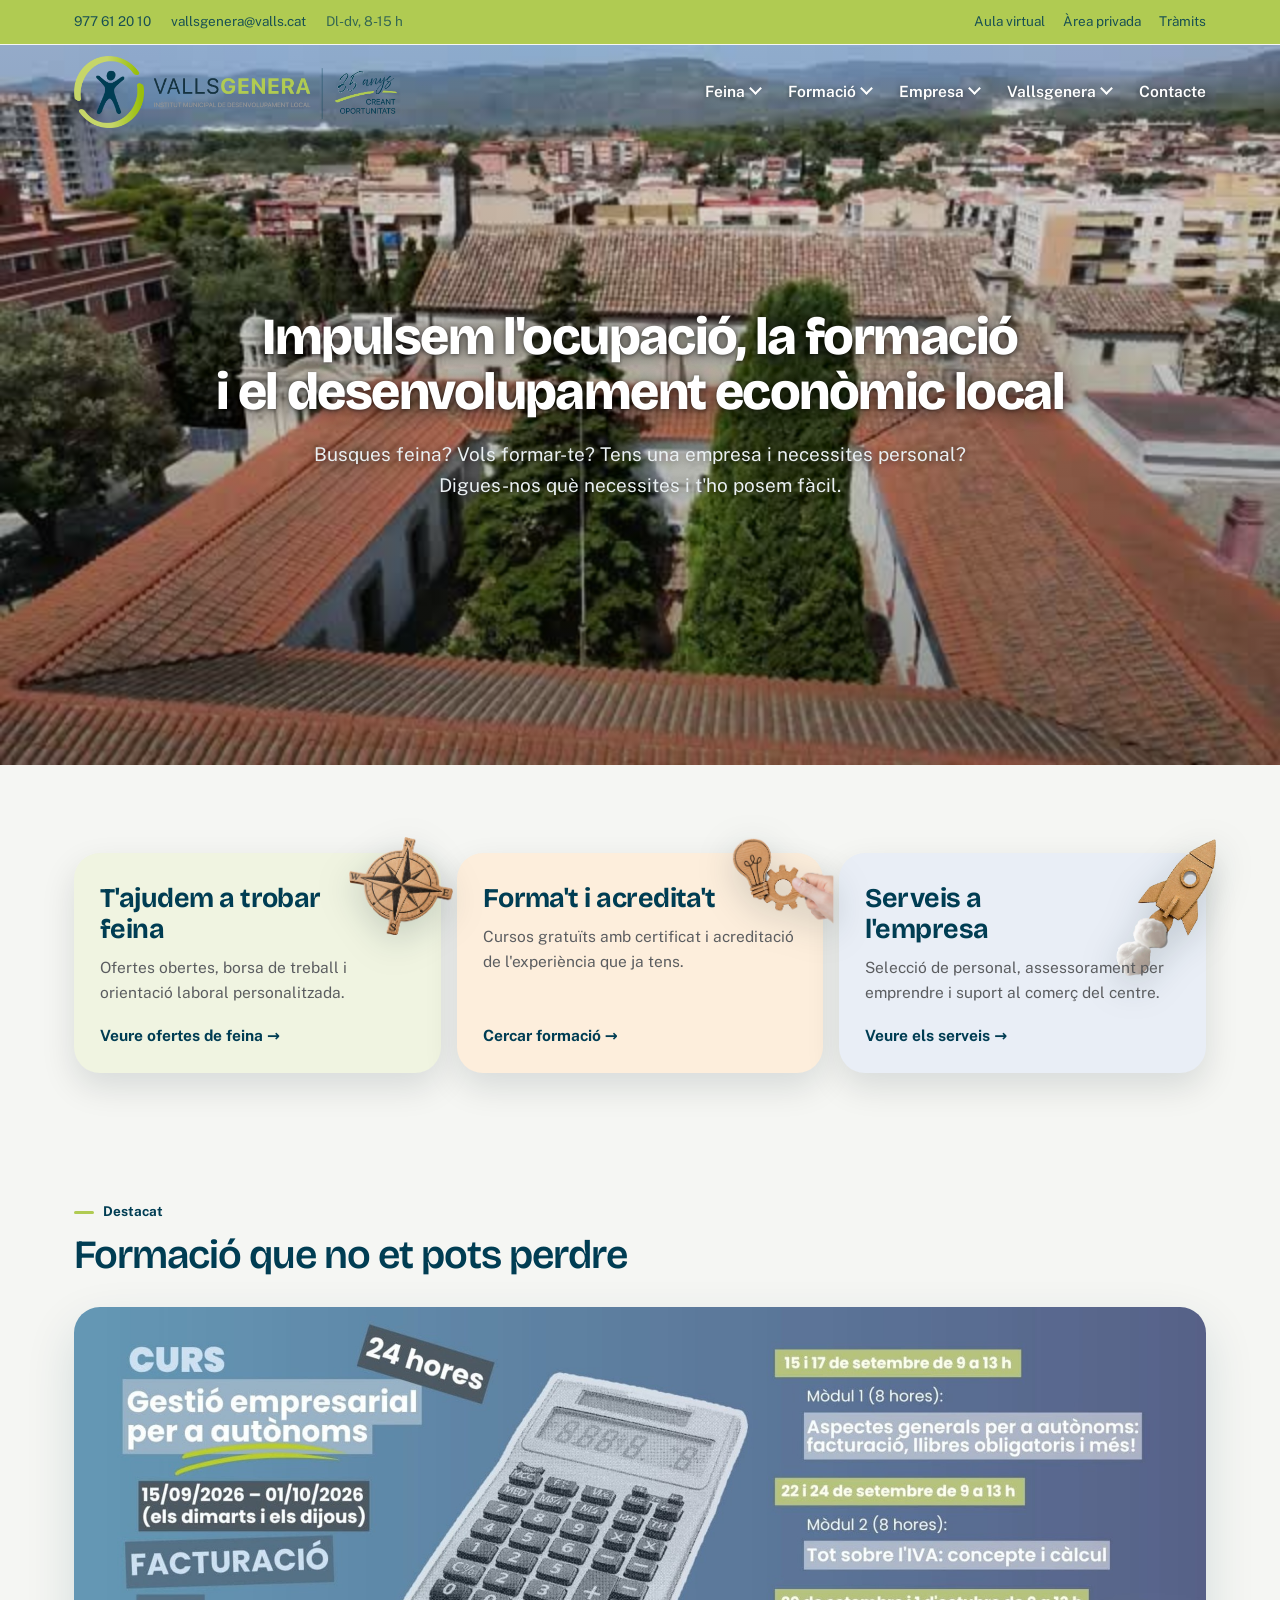
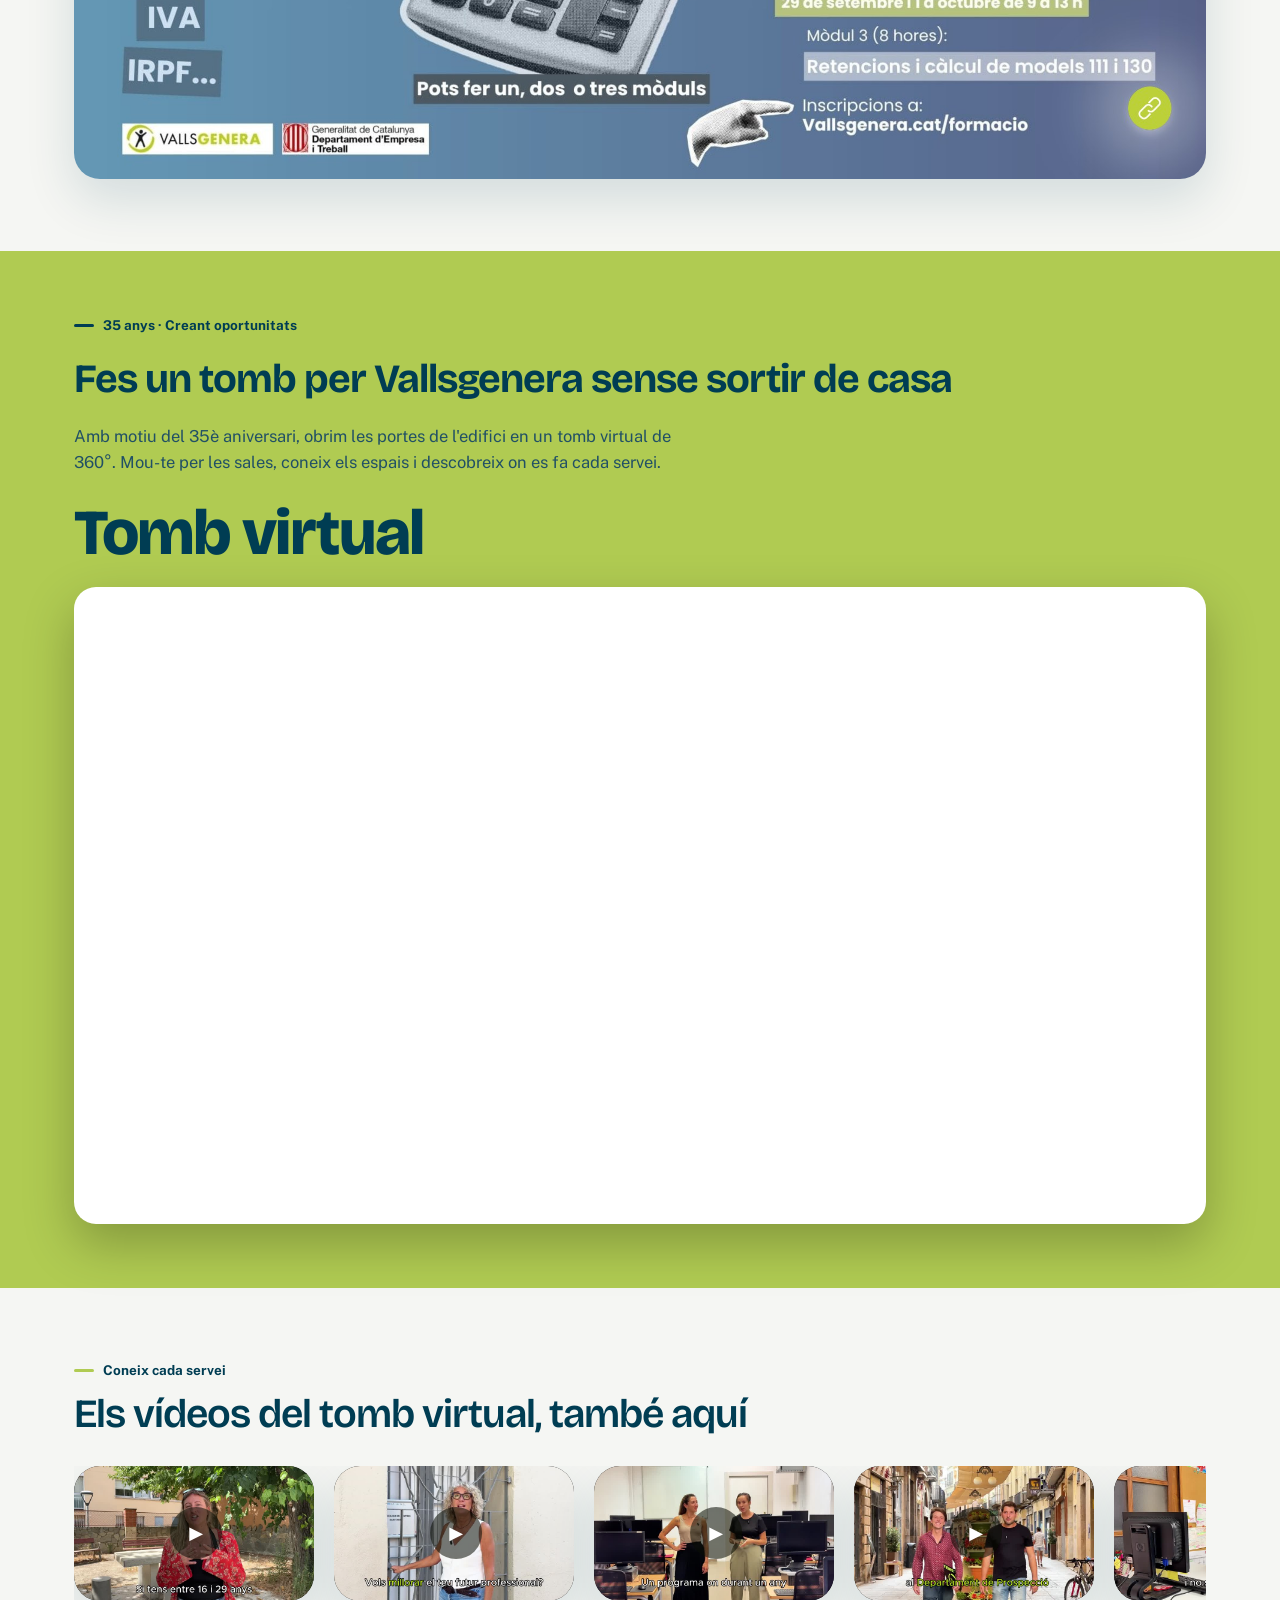
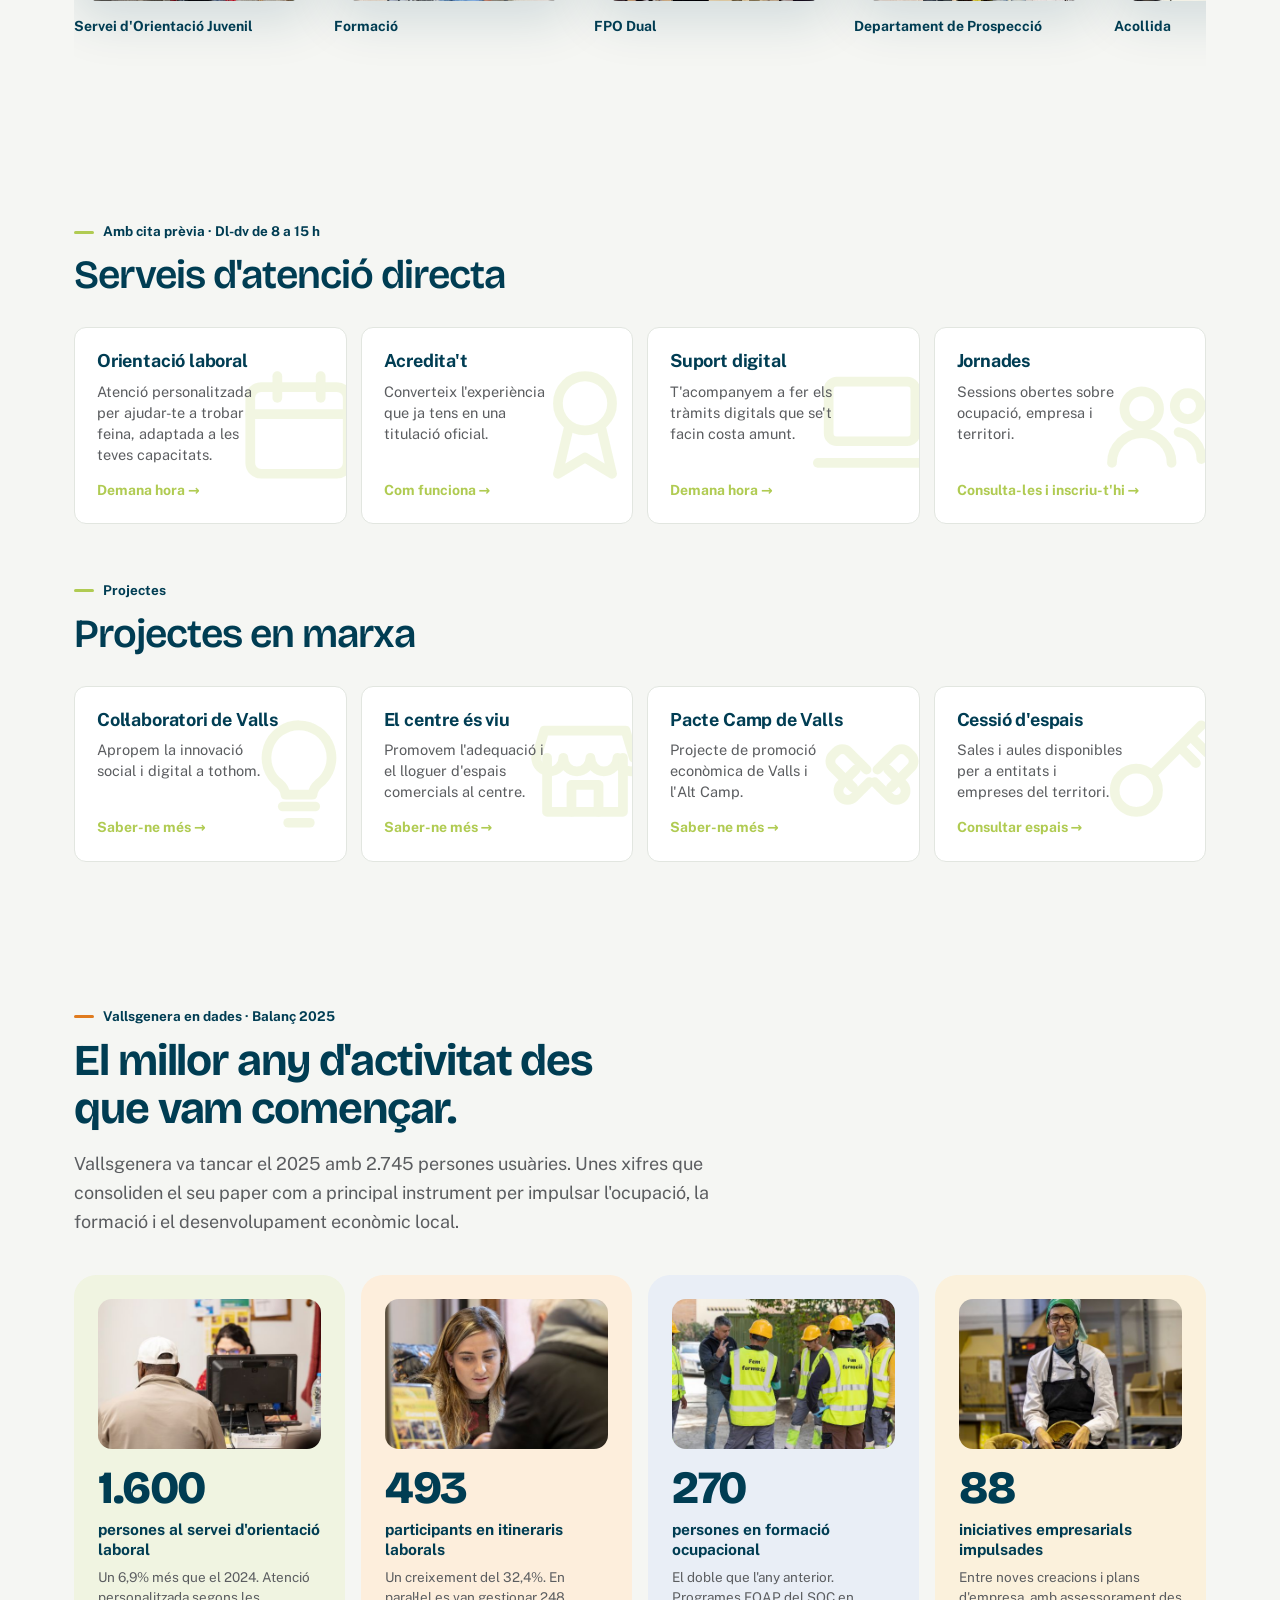
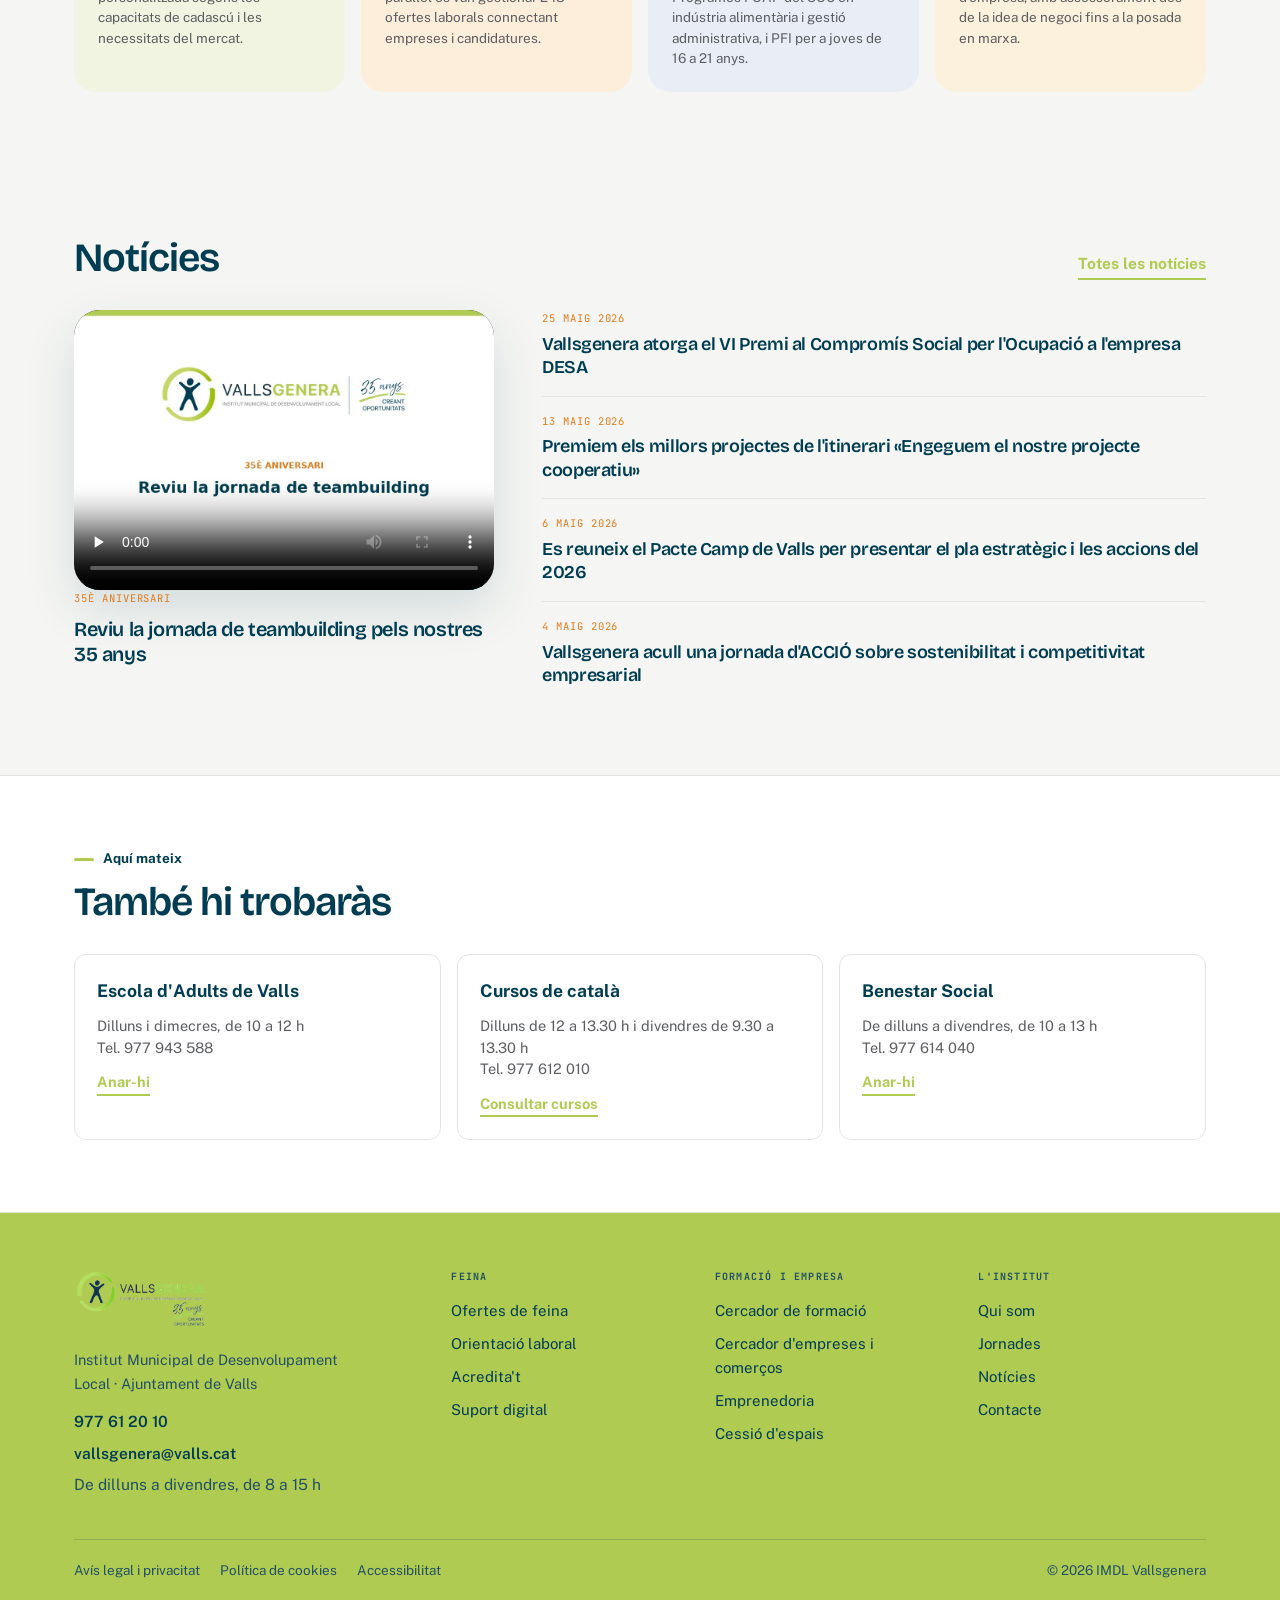
==== commit 3e37fb61: "Actualitza /preview/: aspect ratio del tomb virtual i lightbox als vídeos de la galeria" ====
--- a/preview/index.html
+++ b/preview/index.html
@@ -148,6 +148,16 @@
 .tour-videos-graella::-webkit-scrollbar-thumb{background:var(--sorra);border-radius:100px}
 .tour-videos-graella::-webkit-scrollbar-track{background:transparent}
 @media (max-width:600px){.tour-videos-graella > div{width:200px}}
+.tour-videos-graella button.destacat-targeta{position:relative;display:block;width:100%;border:0;background:none;padding:0;margin:0;font:inherit;text-align:inherit;cursor:pointer}
+.video-play-icona{position:absolute;top:50%;left:50%;transform:translate(-46%,-50%);width:52px;height:52px;border-radius:50%;background:rgba(10,14,4,.55);display:flex;align-items:center;justify-content:center;color:#fff;font-size:18px;pointer-events:none;transition:background .2s ease,transform .2s ease}
+.tour-videos-graella button.destacat-targeta:hover .video-play-icona{background:rgba(10,14,4,.75)}
+
+.video-lightbox{position:fixed;inset:0;z-index:999;display:none;align-items:center;justify-content:center;background:rgba(10,14,4,.88);padding:56px 24px}
+.video-lightbox.actiu{display:flex}
+.video-lightbox-contingut{position:relative;width:100%;max-width:960px}
+.video-lightbox-contingut video{display:block;width:100%;max-height:80vh;border-radius:16px;background:#000}
+.video-lightbox-tancar{position:absolute;top:-44px;right:0;background:none;border:0;color:#fff;font-size:32px;line-height:1;cursor:pointer;padding:6px 10px}
+@media (max-width:700px){.video-lightbox-tancar{top:-38px;font-size:28px}}
 
 /* Icones animades a les portes del principi */
 .porta-icona,.porta-icona-capes{position:absolute;top:-16px;right:-12px;width:104px;z-index:1;filter:drop-shadow(0 10px 18px rgba(0,25,35,.18));pointer-events:none}
@@ -174,13 +184,12 @@
 .tour .eyebrow::before{background:var(--tinta)}
 .tour h2{font-family:var(--display);color:var(--tinta);font-size:clamp(27px,3.5vw,40px);font-weight:700;letter-spacing:-.025em}
 .tour p.intro{margin-top:12px;color:#215065;font-size:16.5px;max-width:60ch;line-height:1.6}
-.tour-marc{background:var(--blanc);border-radius:22px;overflow:hidden;box-shadow:0 20px 50px rgba(0,0,0,.25);position:relative}
-.tour-marc iframe{display:block;width:100%;height:400px;border:0;position:relative;z-index:1}
+.tour-marc{background:var(--blanc);border-radius:22px;overflow:hidden;box-shadow:0 20px 50px rgba(0,0,0,.25);position:relative;aspect-ratio:16/9}
+.tour-marc iframe{display:block;width:100%;height:100%;border:0;position:relative;z-index:1}
 .tour-etiqueta{color:var(--tinta);font-family:var(--display);font-weight:800;letter-spacing:-.03em;font-size:clamp(34px,6vw,64px);margin:0 0 22px;line-height:1}
 .tour-carregant{position:absolute;inset:0;z-index:2;display:flex;flex-direction:column;align-items:center;justify-content:center;gap:14px;background:var(--paper);color:var(--gris-text);font-size:14px;font-weight:600}
 .tour-carregant .spinner{width:34px;height:34px;border:3px solid var(--sorra);border-top-color:var(--verd);border-radius:50%;animation:gira-spinner .8s linear infinite}
 @keyframes gira-spinner{to{transform:rotate(360deg)}}
-@media (max-width:700px){.tour-marc iframe{height:300px}}
 @media (prefers-reduced-motion:reduce){.tour-carregant .spinner{animation:none}}
 .dades{background:var(--paper)}
 .dades .eyebrow::before{background:var(--rosa)}
@@ -433,7 +442,7 @@
         <span class="spinner" aria-hidden="true"></span>
         <span>Carregant el tomb virtual…</span>
       </div>
-      <iframe id="tour-embeded" name="TOUR VIRTUAL VALLSGENERA" src="https://tour.panoee.net/iframe/69de1429f416ce3dcfe7823c" frameborder="0" width="100%" height="400" scrolling="no" allowvr="yes" allow="vr; xr; accelerometer; gyroscope; autoplay;" allowfullscreen="true" webkitallowfullscreen="true" mozallowfullscreen="true" loading="lazy" title="Tomb Virtual 360° de Vallsgenera"></iframe>
+      <iframe id="tour-embeded" name="TOUR VIRTUAL VALLSGENERA" src="https://tour.panoee.net/iframe/69de1429f416ce3dcfe7823c" frameborder="0" scrolling="no" allowvr="yes" allow="vr; xr; accelerometer; gyroscope; autoplay;" allowfullscreen="true" webkitallowfullscreen="true" mozallowfullscreen="true" loading="lazy" title="Tomb Virtual 360° de Vallsgenera"></iframe>
     </div>
   </div>
 </section>
@@ -448,97 +457,126 @@
     </div>
     <div class="tour-videos-graella">
       <div class="reveal">
-        <div class="destacat-targeta">
-          <video controls preload="none" poster="tour-orientacio-juvenil-poster.jpg">
-            <source src="tour-orientacio-juvenil.mp4" type="video/mp4">
-          </video>
-        </div>
+        <button type="button" class="destacat-targeta" data-video-src="tour-orientacio-juvenil.mp4" data-video-poster="tour-orientacio-juvenil-poster.jpg" aria-label="Reprodueix el vídeo: Servei d'Orientació Juvenil">
+          <video preload="none" poster="tour-orientacio-juvenil-poster.jpg" tabindex="-1"></video>
+          <span class="video-play-icona" aria-hidden="true">▶</span>
+        </button>
         <p class="destacat-peu"><strong>Servei d'Orientació Juvenil</strong></p>
       </div>
       <div class="reveal" style="transition-delay:.05s">
-        <div class="destacat-targeta">
-          <video controls preload="none" poster="tour-formacio-poster.jpg">
-            <source src="tour-formacio.mp4" type="video/mp4">
-          </video>
-        </div>
+        <button type="button" class="destacat-targeta" data-video-src="tour-formacio.mp4" data-video-poster="tour-formacio-poster.jpg" aria-label="Reprodueix el vídeo: Formació">
+          <video preload="none" poster="tour-formacio-poster.jpg" tabindex="-1"></video>
+          <span class="video-play-icona" aria-hidden="true">▶</span>
+        </button>
         <p class="destacat-peu"><strong>Formació</strong></p>
       </div>
       <div class="reveal" style="transition-delay:.1s">
-        <div class="destacat-targeta">
-          <video controls preload="none" poster="tour-fpo-dual-poster.jpg">
-            <source src="tour-fpo-dual.mp4" type="video/mp4">
-          </video>
-        </div>
+        <button type="button" class="destacat-targeta" data-video-src="tour-fpo-dual.mp4" data-video-poster="tour-fpo-dual-poster.jpg" aria-label="Reprodueix el vídeo: FPO Dual">
+          <video preload="none" poster="tour-fpo-dual-poster.jpg" tabindex="-1"></video>
+          <span class="video-play-icona" aria-hidden="true">▶</span>
+        </button>
         <p class="destacat-peu"><strong>FPO Dual</strong></p>
       </div>
       <div class="reveal" style="transition-delay:.15s">
-        <div class="destacat-targeta">
-          <video controls preload="none" poster="tour-prospeccio-poster.jpg">
-            <source src="tour-prospeccio.mp4" type="video/mp4">
-          </video>
-        </div>
+        <button type="button" class="destacat-targeta" data-video-src="tour-prospeccio.mp4" data-video-poster="tour-prospeccio-poster.jpg" aria-label="Reprodueix el vídeo: Departament de Prospecció">
+          <video preload="none" poster="tour-prospeccio-poster.jpg" tabindex="-1"></video>
+          <span class="video-play-icona" aria-hidden="true">▶</span>
+        </button>
         <p class="destacat-peu"><strong>Departament de Prospecció</strong></p>
       </div>
       <div class="reveal" style="transition-delay:.2s">
-        <div class="destacat-targeta">
-          <video controls preload="none" poster="tour-acollida-poster.jpg">
-            <source src="tour-acollida.mp4" type="video/mp4">
-          </video>
-        </div>
+        <button type="button" class="destacat-targeta" data-video-src="tour-acollida.mp4" data-video-poster="tour-acollida-poster.jpg" aria-label="Reprodueix el vídeo: Acollida">
+          <video preload="none" poster="tour-acollida-poster.jpg" tabindex="-1"></video>
+          <span class="video-play-icona" aria-hidden="true">▶</span>
+        </button>
         <p class="destacat-peu"><strong>Acollida</strong></p>
       </div>
       <div class="reveal" style="transition-delay:.25s">
-        <div class="destacat-targeta">
-          <video controls preload="none" poster="tour-uec-poster.jpg">
-            <source src="tour-uec.mp4" type="video/mp4">
-          </video>
-        </div>
+        <button type="button" class="destacat-targeta" data-video-src="tour-uec.mp4" data-video-poster="tour-uec-poster.jpg" aria-label="Reprodueix el vídeo: UEC">
+          <video preload="none" poster="tour-uec-poster.jpg" tabindex="-1"></video>
+          <span class="video-play-icona" aria-hidden="true">▶</span>
+        </button>
         <p class="destacat-peu"><strong>UEC</strong></p>
       </div>
       <div class="reveal" style="transition-delay:.3s">
-        <div class="destacat-targeta">
-          <video controls preload="none" poster="tour-pfi-poster.jpg">
-            <source src="tour-pfi.mp4" type="video/mp4">
-          </video>
-        </div>
+        <button type="button" class="destacat-targeta" data-video-src="tour-pfi.mp4" data-video-poster="tour-pfi-poster.jpg" aria-label="Reprodueix el vídeo: Programa de Formació i Inserció (PFI)">
+          <video preload="none" poster="tour-pfi-poster.jpg" tabindex="-1"></video>
+          <span class="video-play-icona" aria-hidden="true">▶</span>
+        </button>
         <p class="destacat-peu"><strong>Programa de Formació i Inserció (PFI)</strong></p>
       </div>
       <div class="reveal" style="transition-delay:.35s">
-        <div class="destacat-targeta">
-          <video controls preload="none" poster="tour-integral-plus-poster.jpg">
-            <source src="tour-integral-plus.mp4" type="video/mp4">
-          </video>
-        </div>
+        <button type="button" class="destacat-targeta" data-video-src="tour-integral-plus.mp4" data-video-poster="tour-integral-plus-poster.jpg" aria-label="Reprodueix el vídeo: Integral Plus">
+          <video preload="none" poster="tour-integral-plus-poster.jpg" tabindex="-1"></video>
+          <span class="video-play-icona" aria-hidden="true">▶</span>
+        </button>
         <p class="destacat-peu"><strong>Integral Plus</strong></p>
       </div>
       <div class="reveal" style="transition-delay:.45s">
-        <div class="destacat-targeta">
-          <video controls preload="none" poster="tour-empresa-poster.jpg">
-            <source src="tour-empresa.mp4" type="video/mp4">
-          </video>
-        </div>
+        <button type="button" class="destacat-targeta" data-video-src="tour-empresa.mp4" data-video-poster="tour-empresa-poster.jpg" aria-label="Reprodueix el vídeo: Empresa">
+          <video preload="none" poster="tour-empresa-poster.jpg" tabindex="-1"></video>
+          <span class="video-play-icona" aria-hidden="true">▶</span>
+        </button>
         <p class="destacat-peu"><strong>Empresa</strong></p>
       </div>
       <div class="reveal" style="transition-delay:.5s">
-        <div class="destacat-targeta">
-          <video controls preload="none" poster="tour-emprenedoria-poster.jpg">
-            <source src="tour-emprenedoria.mp4" type="video/mp4">
-          </video>
-        </div>
+        <button type="button" class="destacat-targeta" data-video-src="tour-emprenedoria.mp4" data-video-poster="tour-emprenedoria-poster.jpg" aria-label="Reprodueix el vídeo: Emprenedoria">
+          <video preload="none" poster="tour-emprenedoria-poster.jpg" tabindex="-1"></video>
+          <span class="video-play-icona" aria-hidden="true">▶</span>
+        </button>
         <p class="destacat-peu"><strong>Emprenedoria</strong></p>
       </div>
       <div class="reveal" style="transition-delay:.55s">
-        <div class="destacat-targeta">
-          <video controls preload="none" poster="tour-espais-recerca-feina-poster.jpg">
-            <source src="tour-espais-recerca-feina.mp4" type="video/mp4">
-          </video>
-        </div>
+        <button type="button" class="destacat-targeta" data-video-src="tour-espais-recerca-feina.mp4" data-video-poster="tour-espais-recerca-feina-poster.jpg" aria-label="Reprodueix el vídeo: Espais de Recerca de Feina">
+          <video preload="none" poster="tour-espais-recerca-feina-poster.jpg" tabindex="-1"></video>
+          <span class="video-play-icona" aria-hidden="true">▶</span>
+        </button>
         <p class="destacat-peu"><strong>Espais de Recerca de Feina</strong></p>
       </div>
+    </div>
+  </div>
+  <div class="video-lightbox" id="videoLightbox">
+    <div class="video-lightbox-contingut">
+      <button type="button" class="video-lightbox-tancar" id="videoLightboxTancar" aria-label="Tanca el vídeo">&times;</button>
+      <video id="videoLightboxVideo" controls playsinline>
+        <source src="" type="video/mp4">
+      </video>
     </div>
   </div>
 </section>
 <script>
+  (function(){
+    var lightbox = document.getElementById('videoLightbox');
+    var lbVideo = document.getElementById('videoLightboxVideo');
+    var lbSource = lbVideo.querySelector('source');
+    function obreLightbox(src, poster){
+      lbSource.setAttribute('src', src);
+      lbVideo.setAttribute('poster', poster || '');
+      lbVideo.load();
+      lightbox.classList.add('actiu');
+      document.body.style.overflow = 'hidden';
+      lbVideo.play().catch(function(){});
+    }
+    function tancaLightbox(){
+      lightbox.classList.remove('actiu');
+      document.body.style.overflow = '';
+      lbVideo.pause();
+      lbSource.setAttribute('src', '');
+      lbVideo.load();
+    }
+    document.querySelectorAll('.tour-videos-graella button.destacat-targeta').forEach(function(btn){
+      btn.addEventListener('click', function(){
+        obreLightbox(btn.getAttribute('data-video-src'), btn.getAttribute('data-video-poster'));
+      });
+    });
+    lightbox.addEventListener('click', function(e){
+      if (e.target === lightbox) tancaLightbox();
+    });
+    document.getElementById('videoLightboxTancar').addEventListener('click', tancaLightbox);
+    document.addEventListener('keydown', function(e){
+      if (e.key === 'Escape' && lightbox.classList.contains('actiu')) tancaLightbox();
+    });
+  })();
   var pano_iframe_name = "tour-embeded";
   (function(){
     var iframe = document.getElementById(pano_iframe_name);
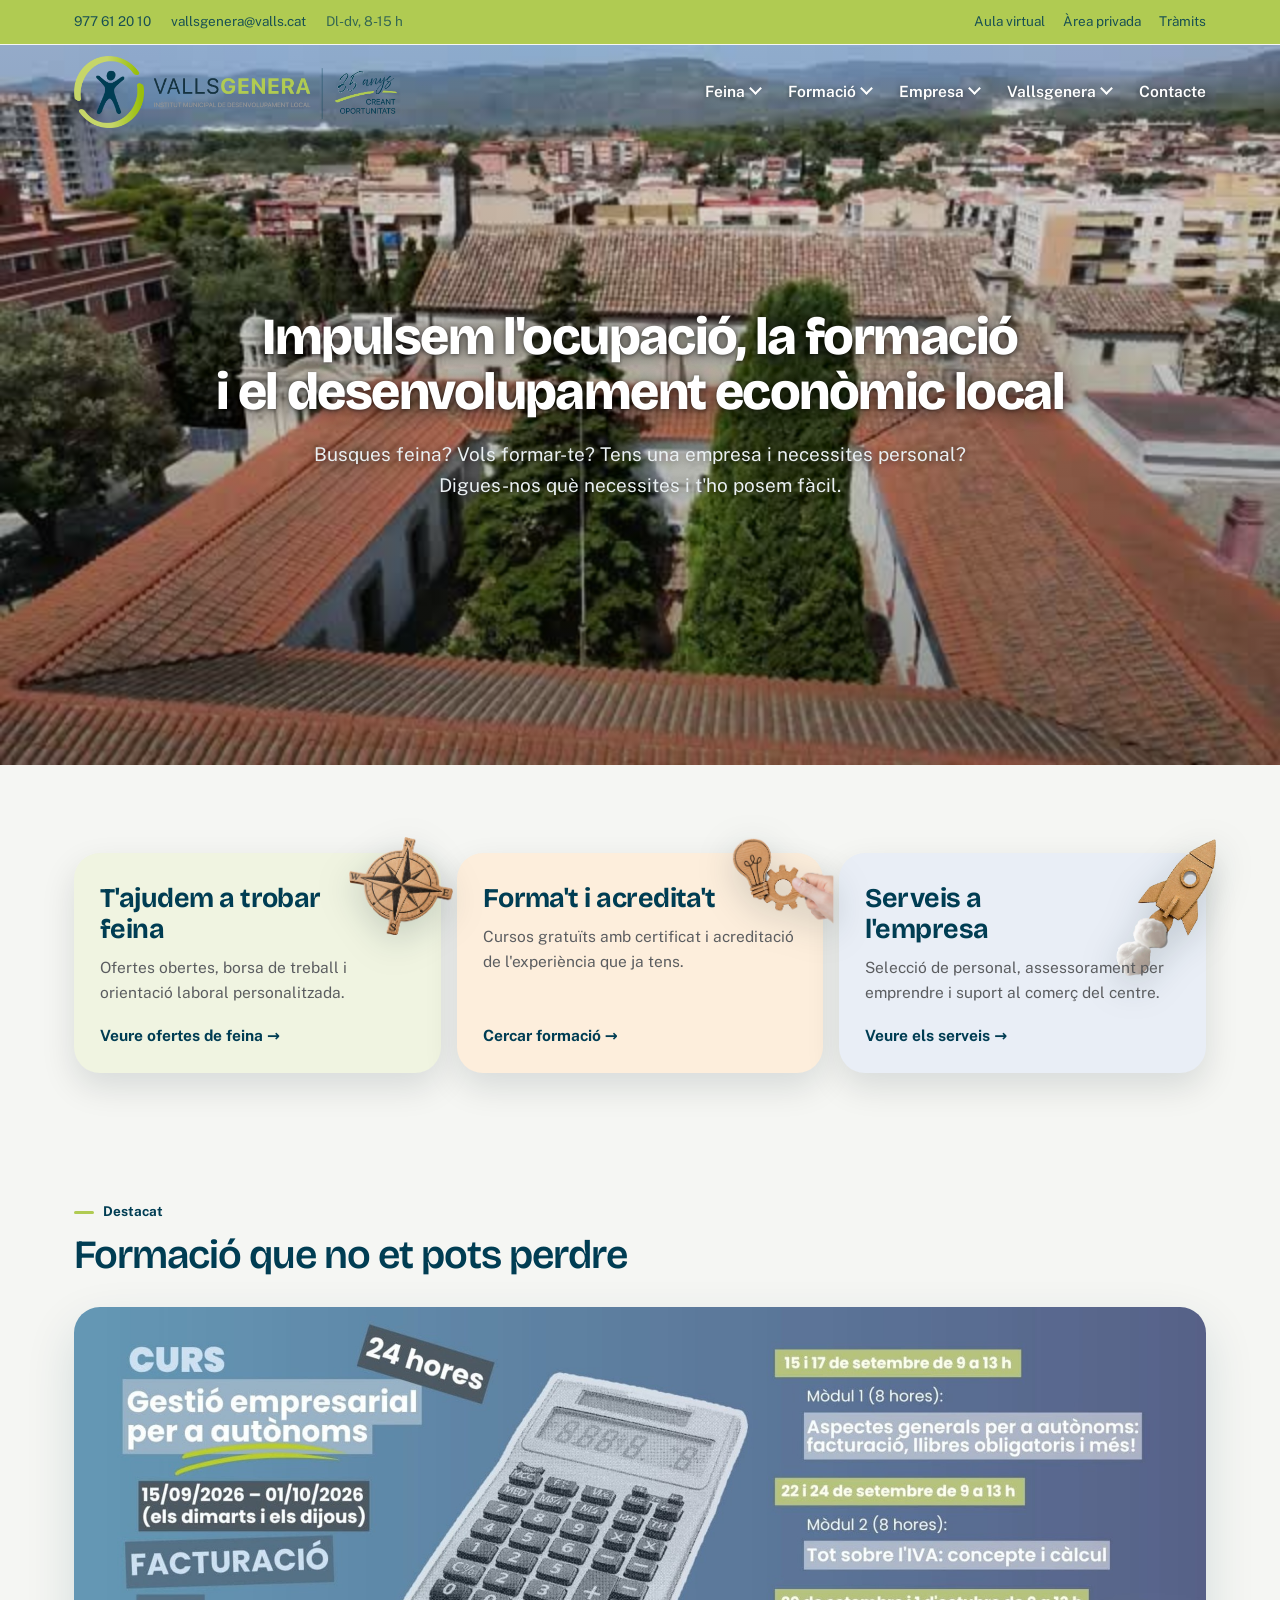
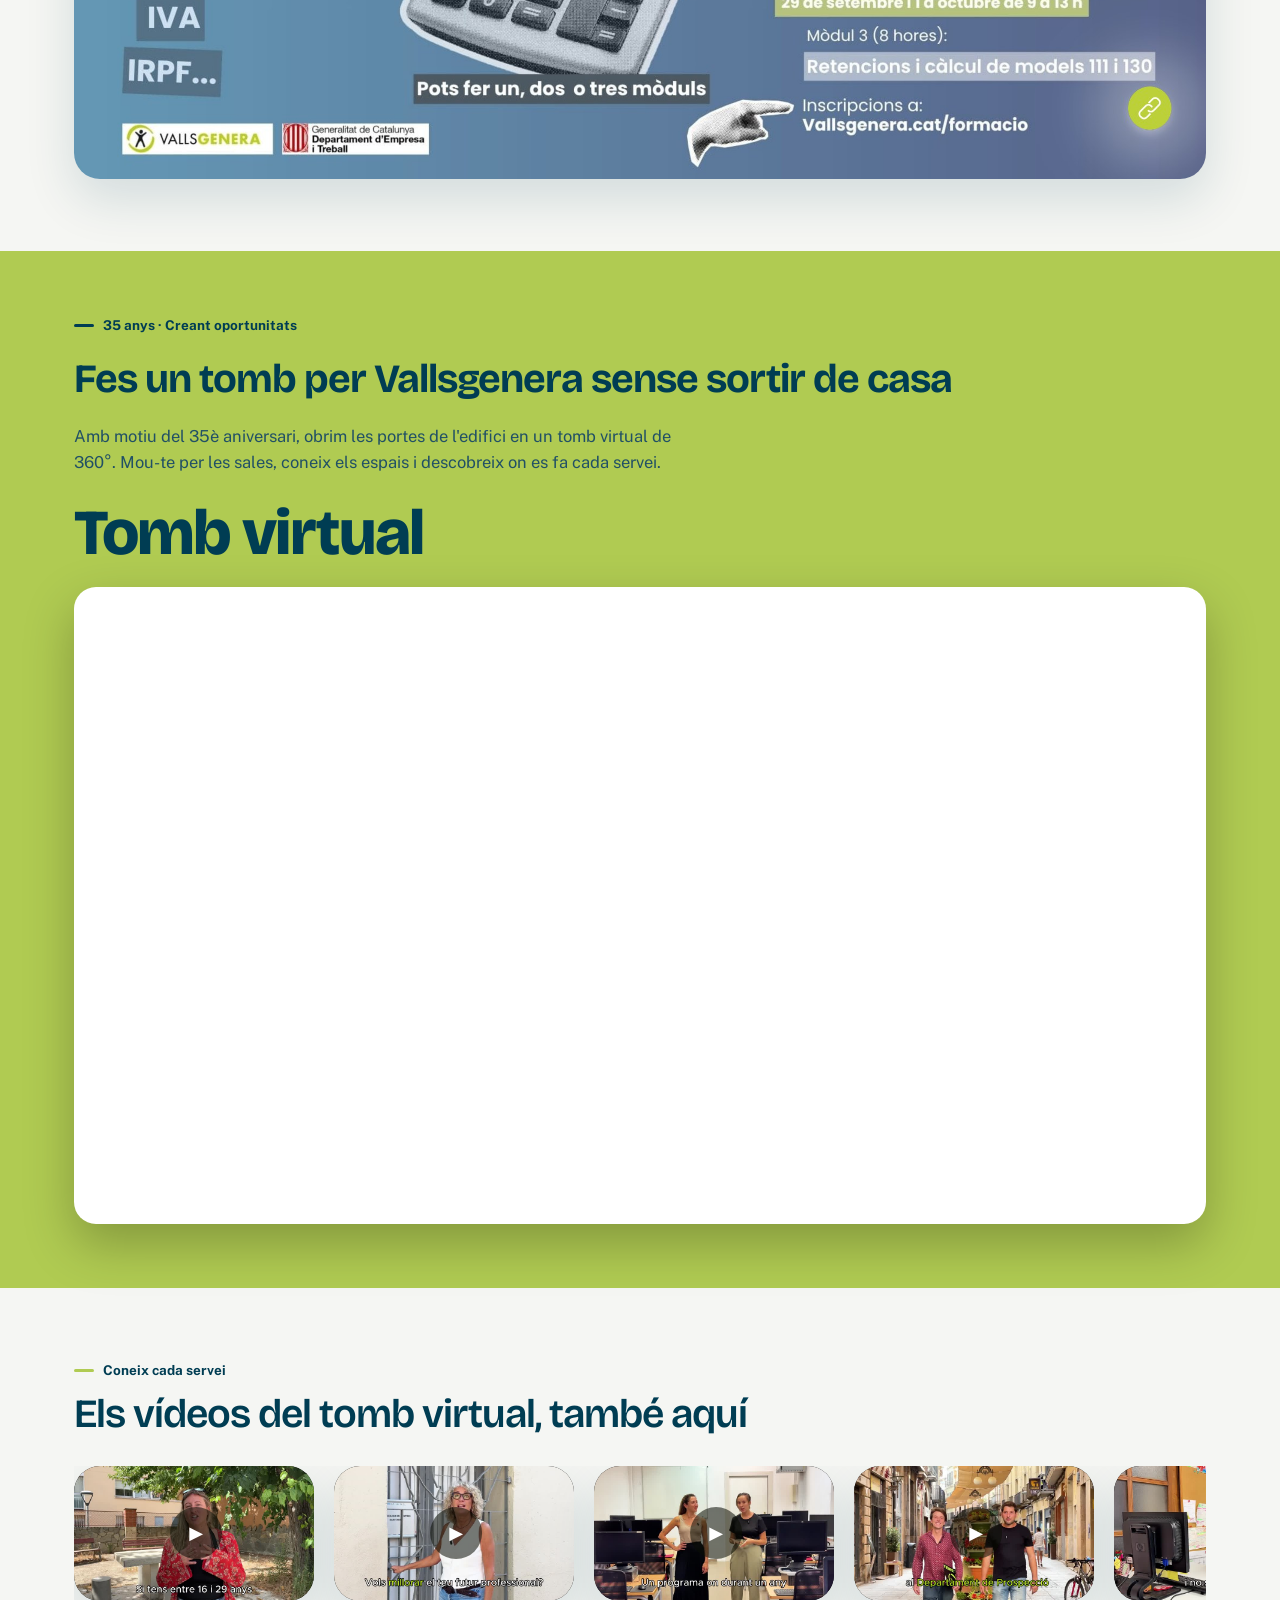
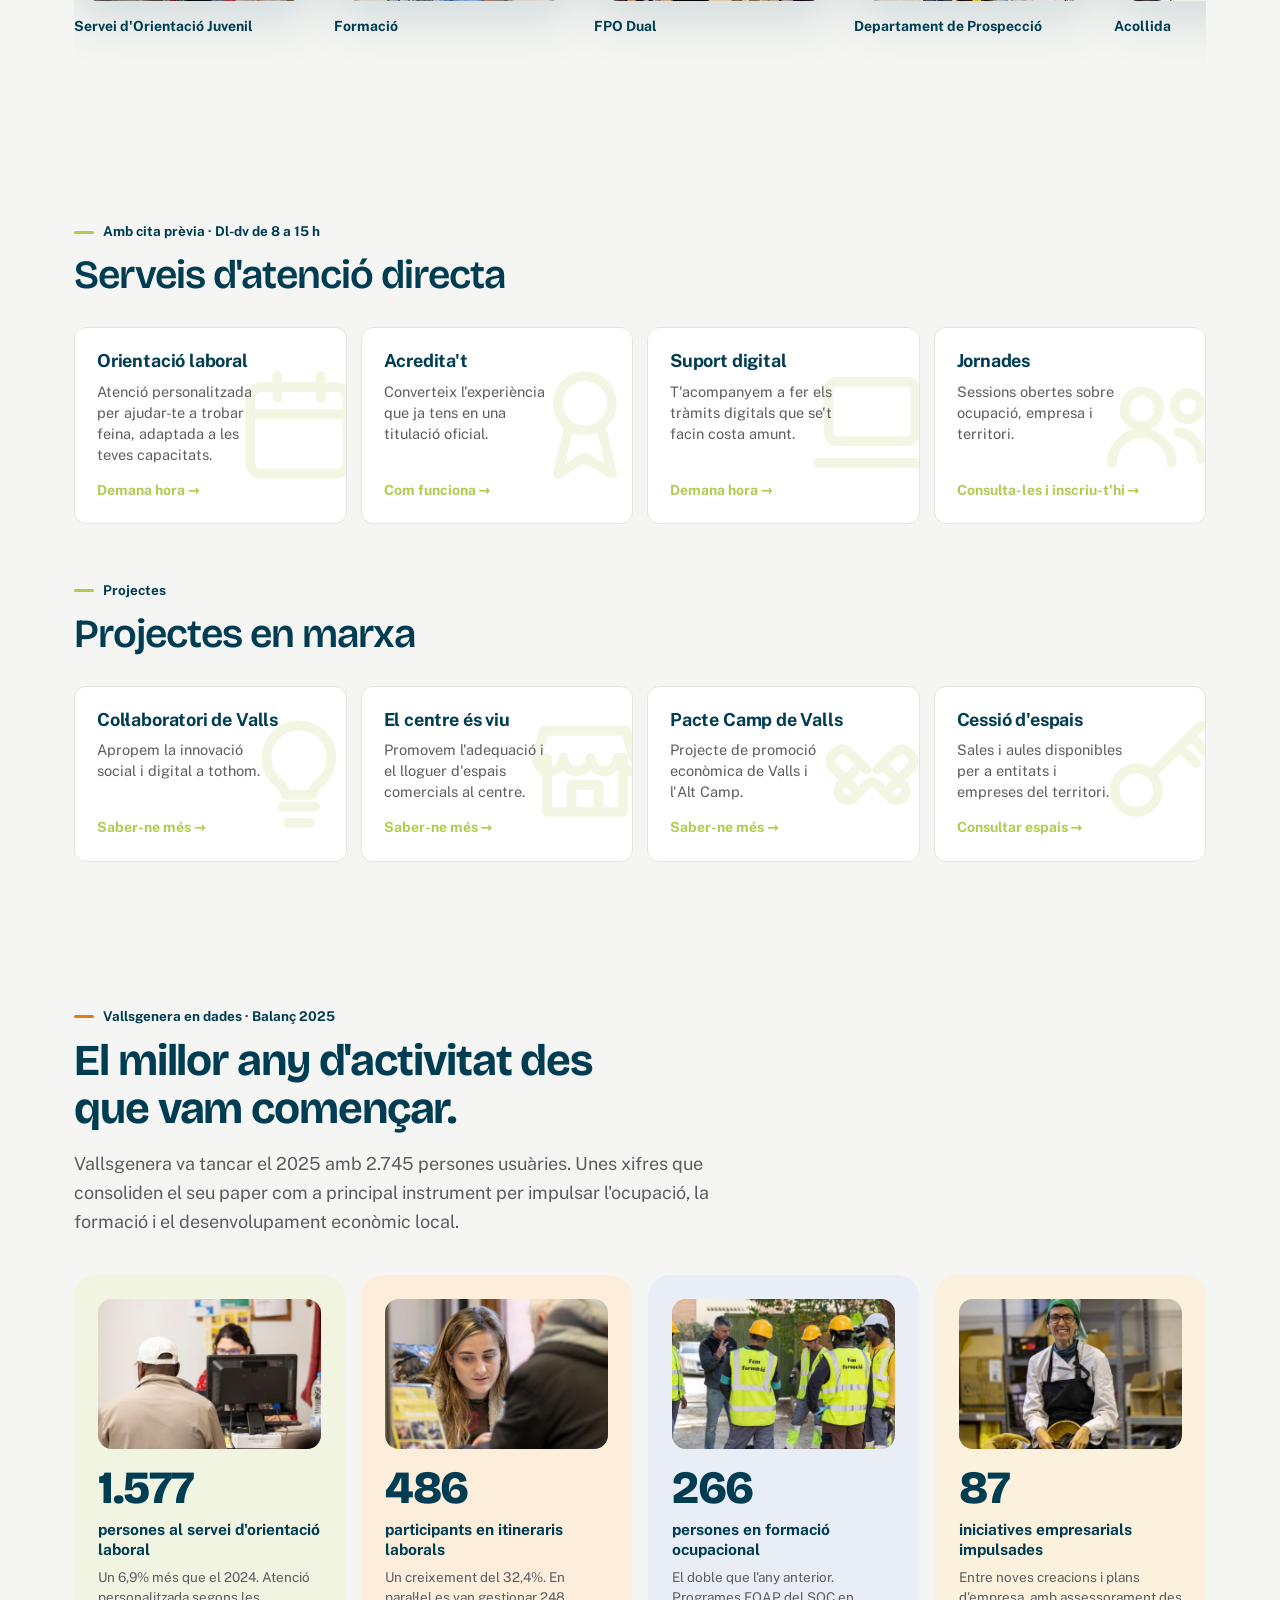
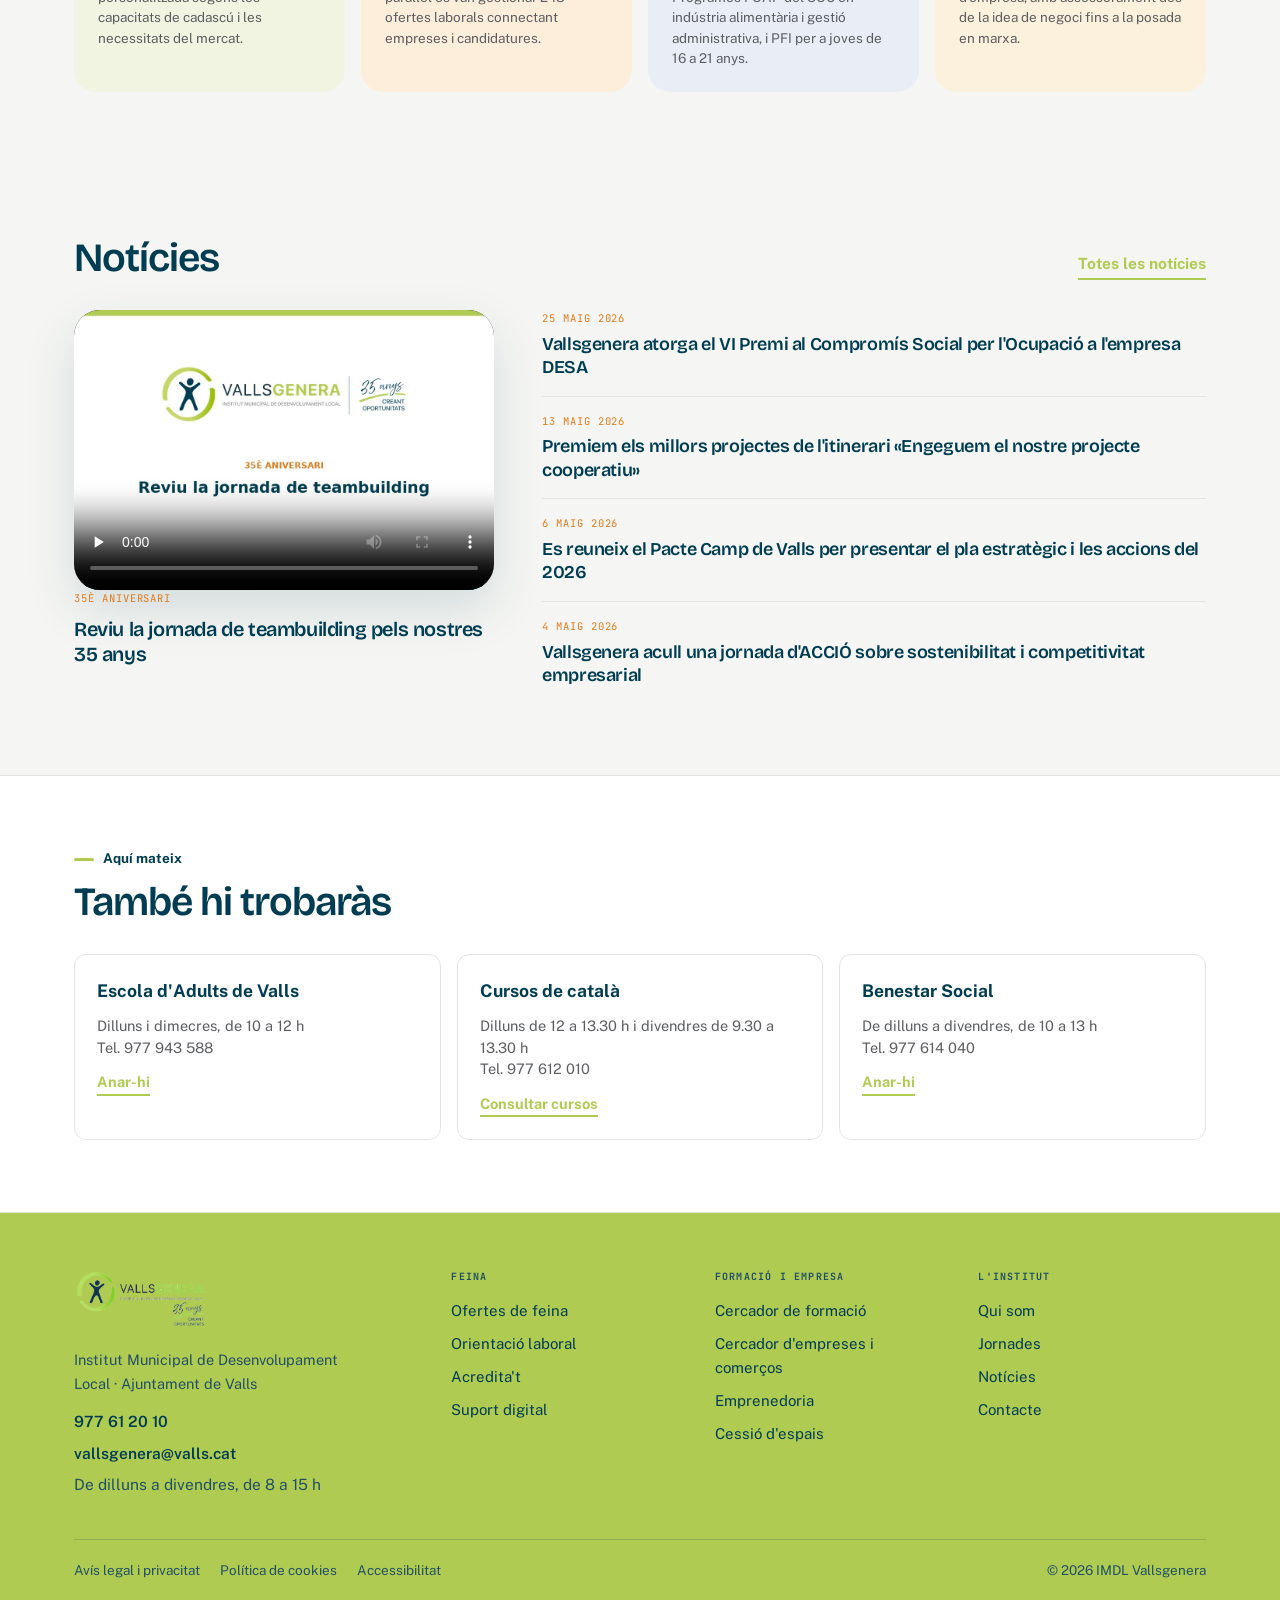
==== commit b30a4966: "Actualitza /preview/: corregeix el text del desplegable del menú a la portada" ====
--- a/preview/index.html
+++ b/preview/index.html
@@ -69,6 +69,8 @@
 .nav-item.obert .nav-dropdown{opacity:1;visibility:visible;transform:translateX(-50%) translateY(0)}
 .nav-dropdown a{display:block;padding:10px 14px;border-radius:8px;color:var(--tinta);text-decoration:none;font-weight:600;font-size:14.5px;border-bottom:0}
 .nav-dropdown a:hover{background:var(--paper);color:var(--verd-fosc)}
+body.home header.top nav.principal .nav-dropdown a{color:var(--tinta);text-shadow:none}
+body.home header.top nav.principal .nav-dropdown a:hover{color:var(--verd-fosc)}
 .menu-btn{display:none;margin-left:auto;background:var(--tinta);color:#fff;border:0;padding:11px 17px;border-radius:8px;font-family:var(--cos);font-weight:600;font-size:15px}
 
 /* Hero */
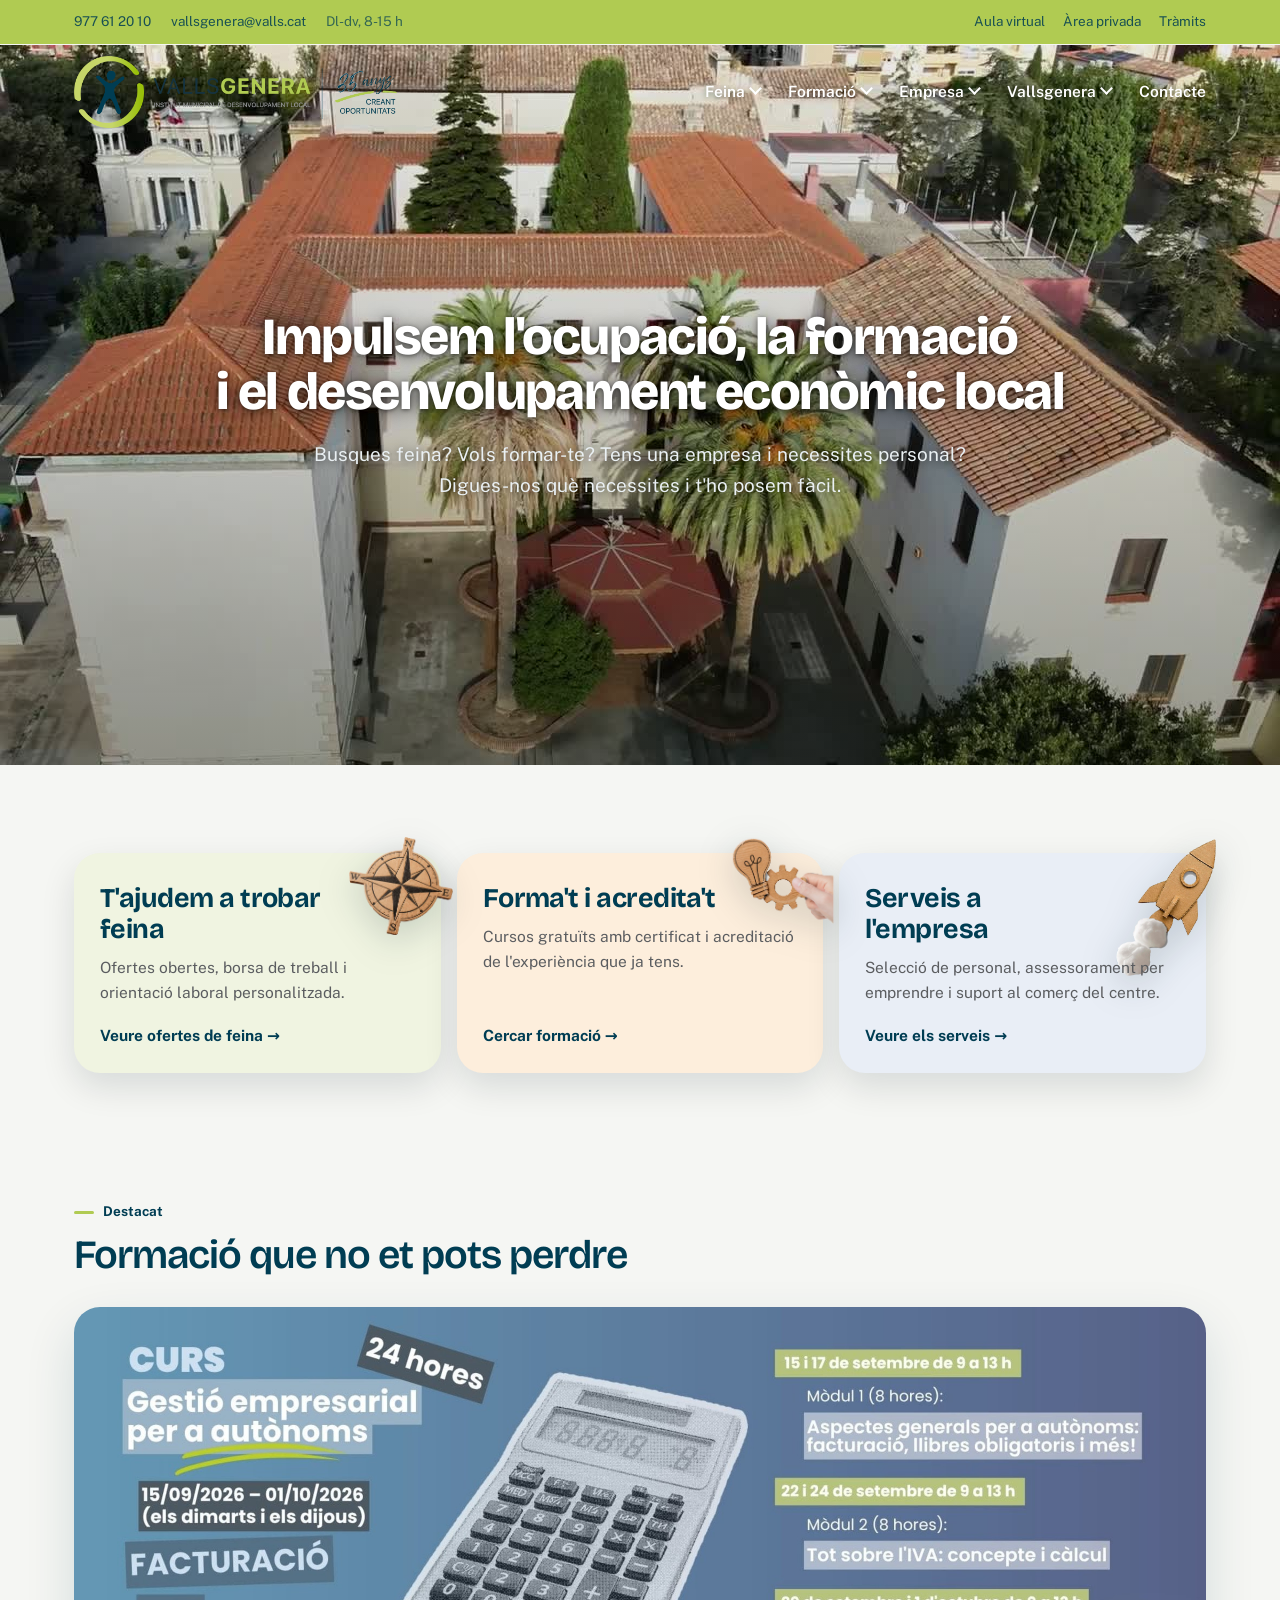
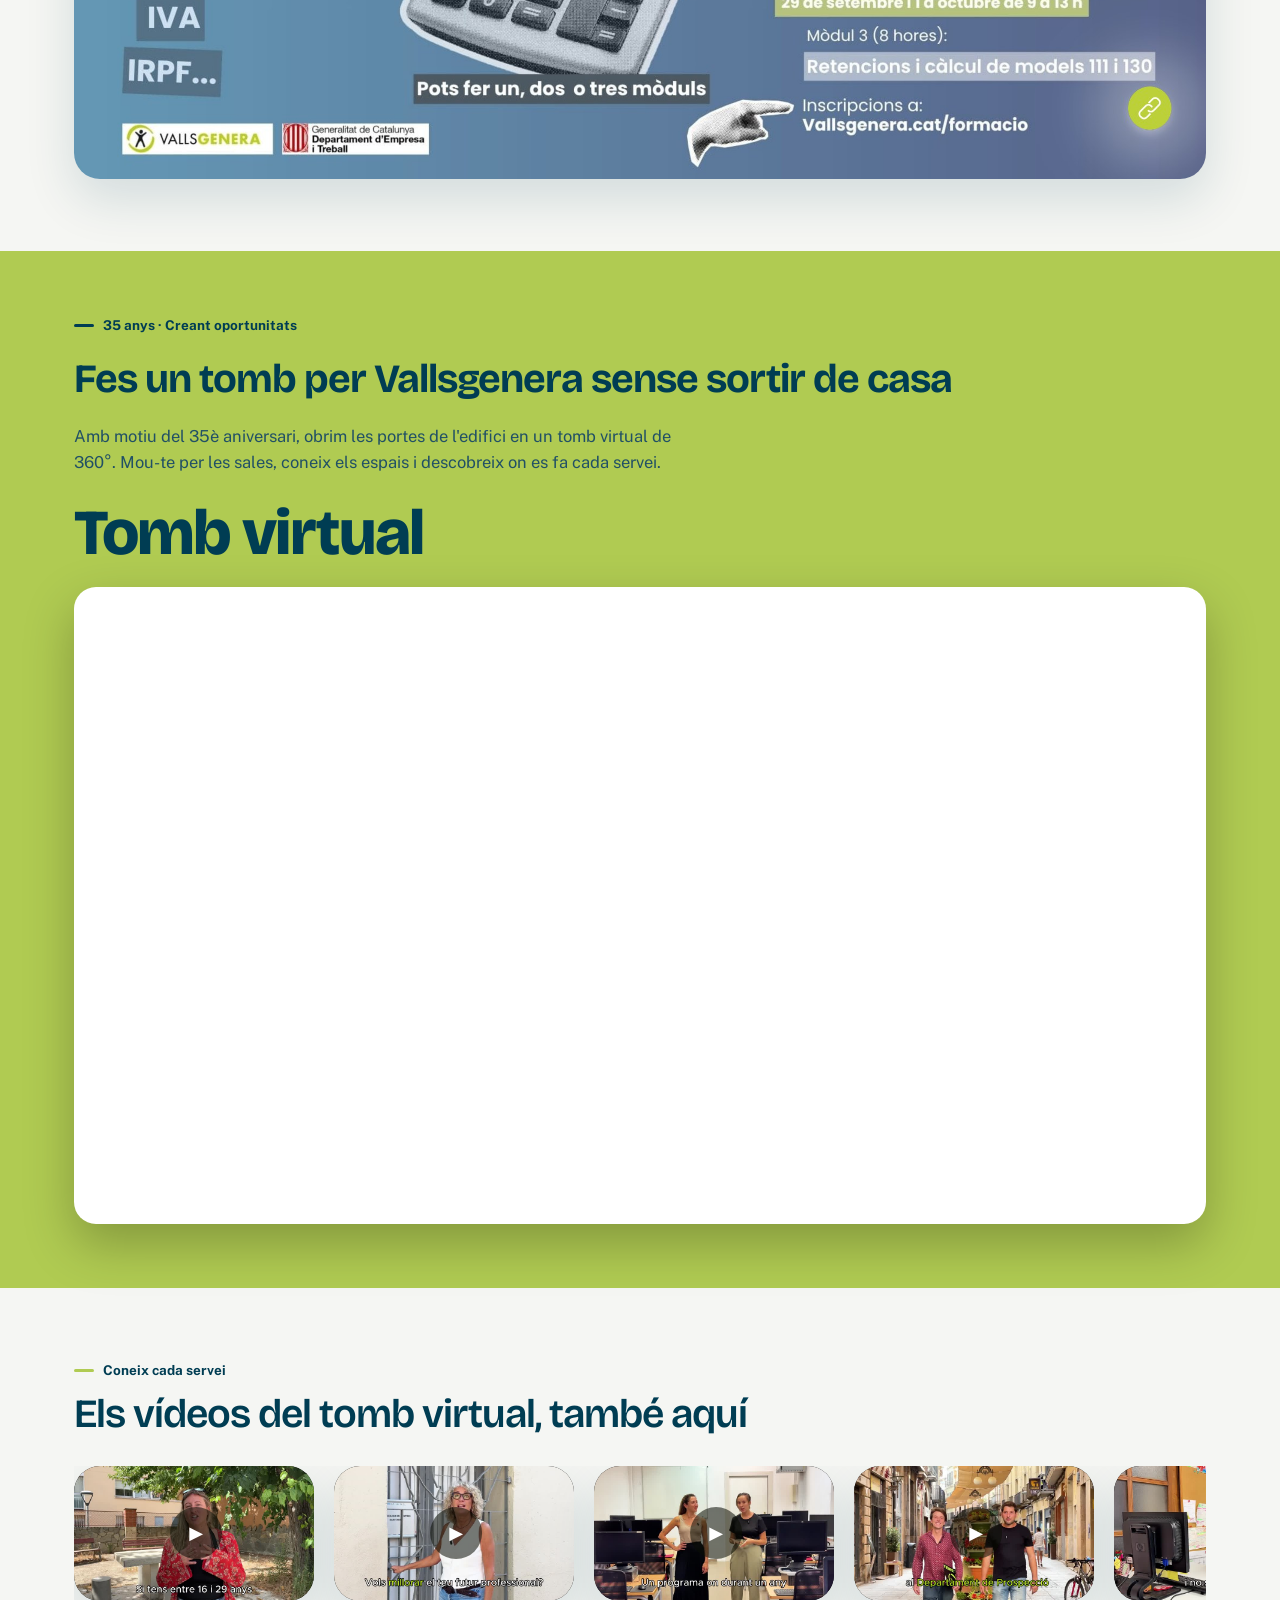
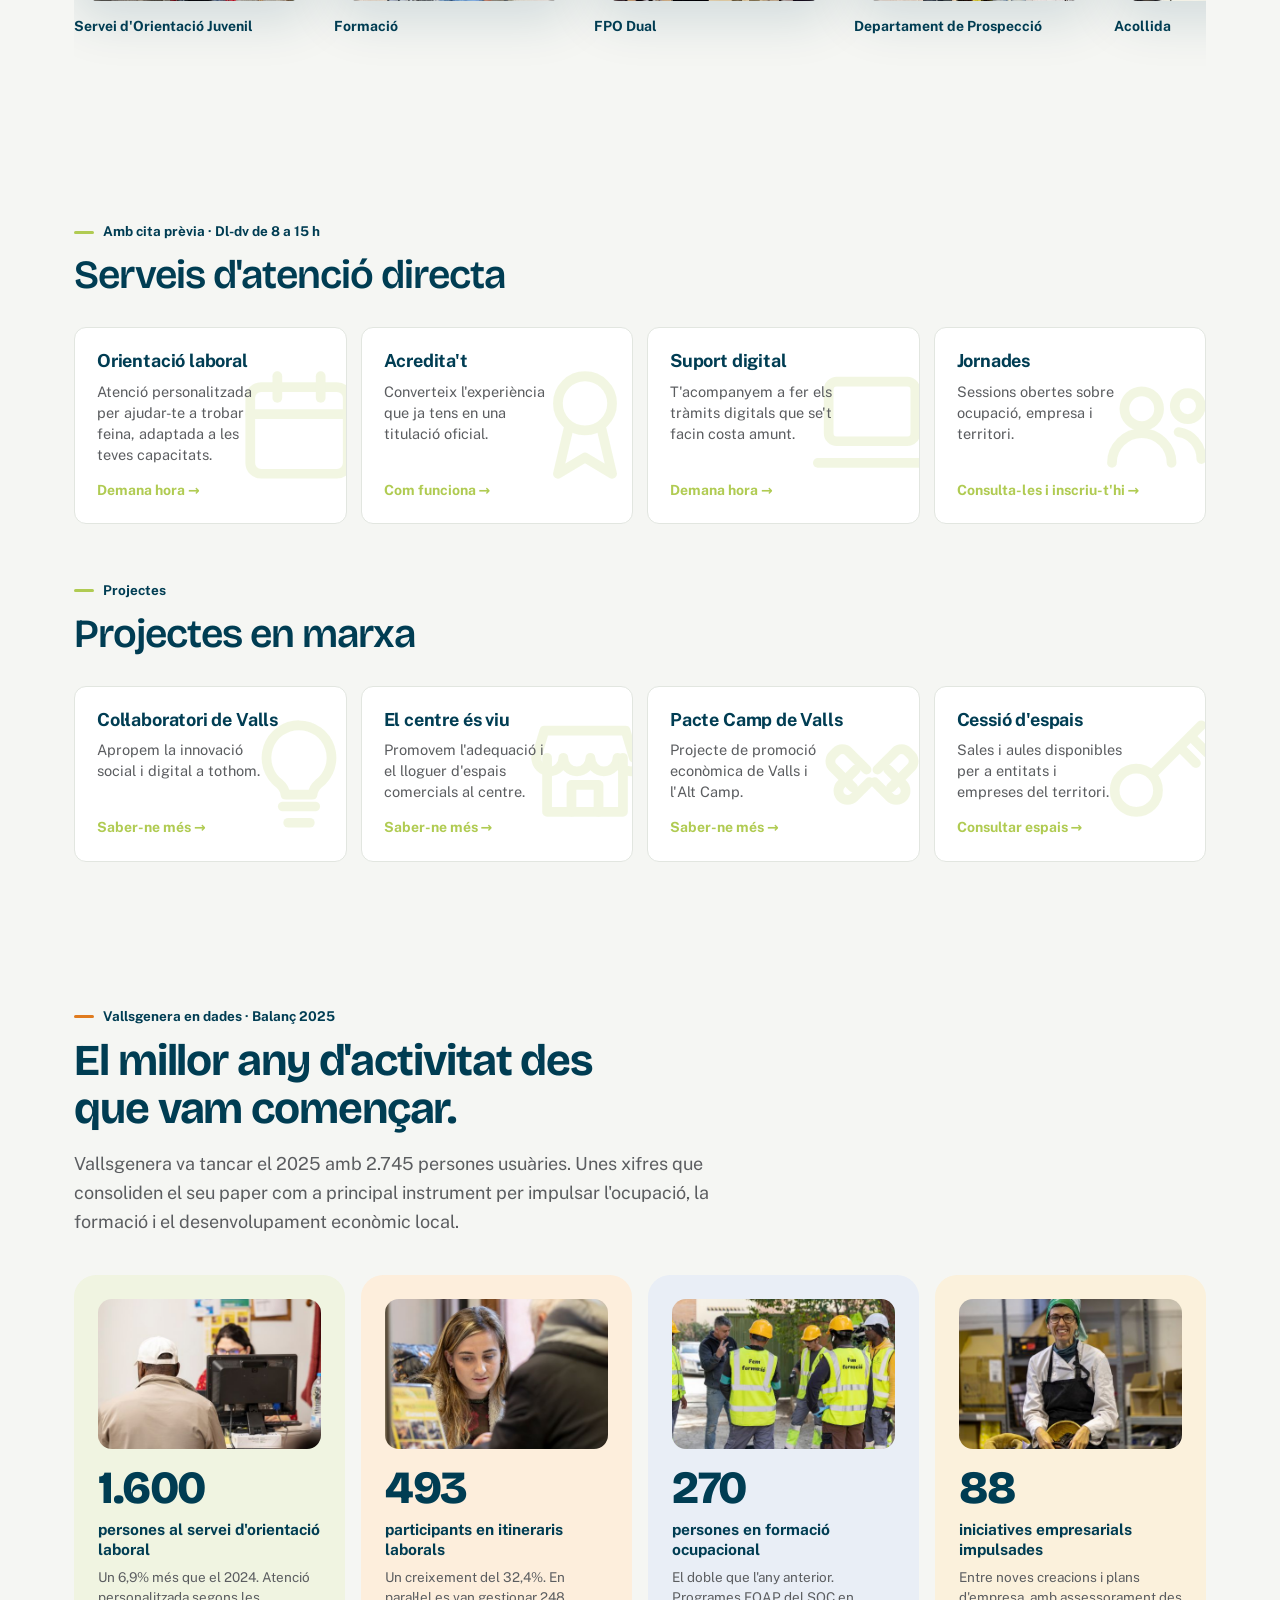
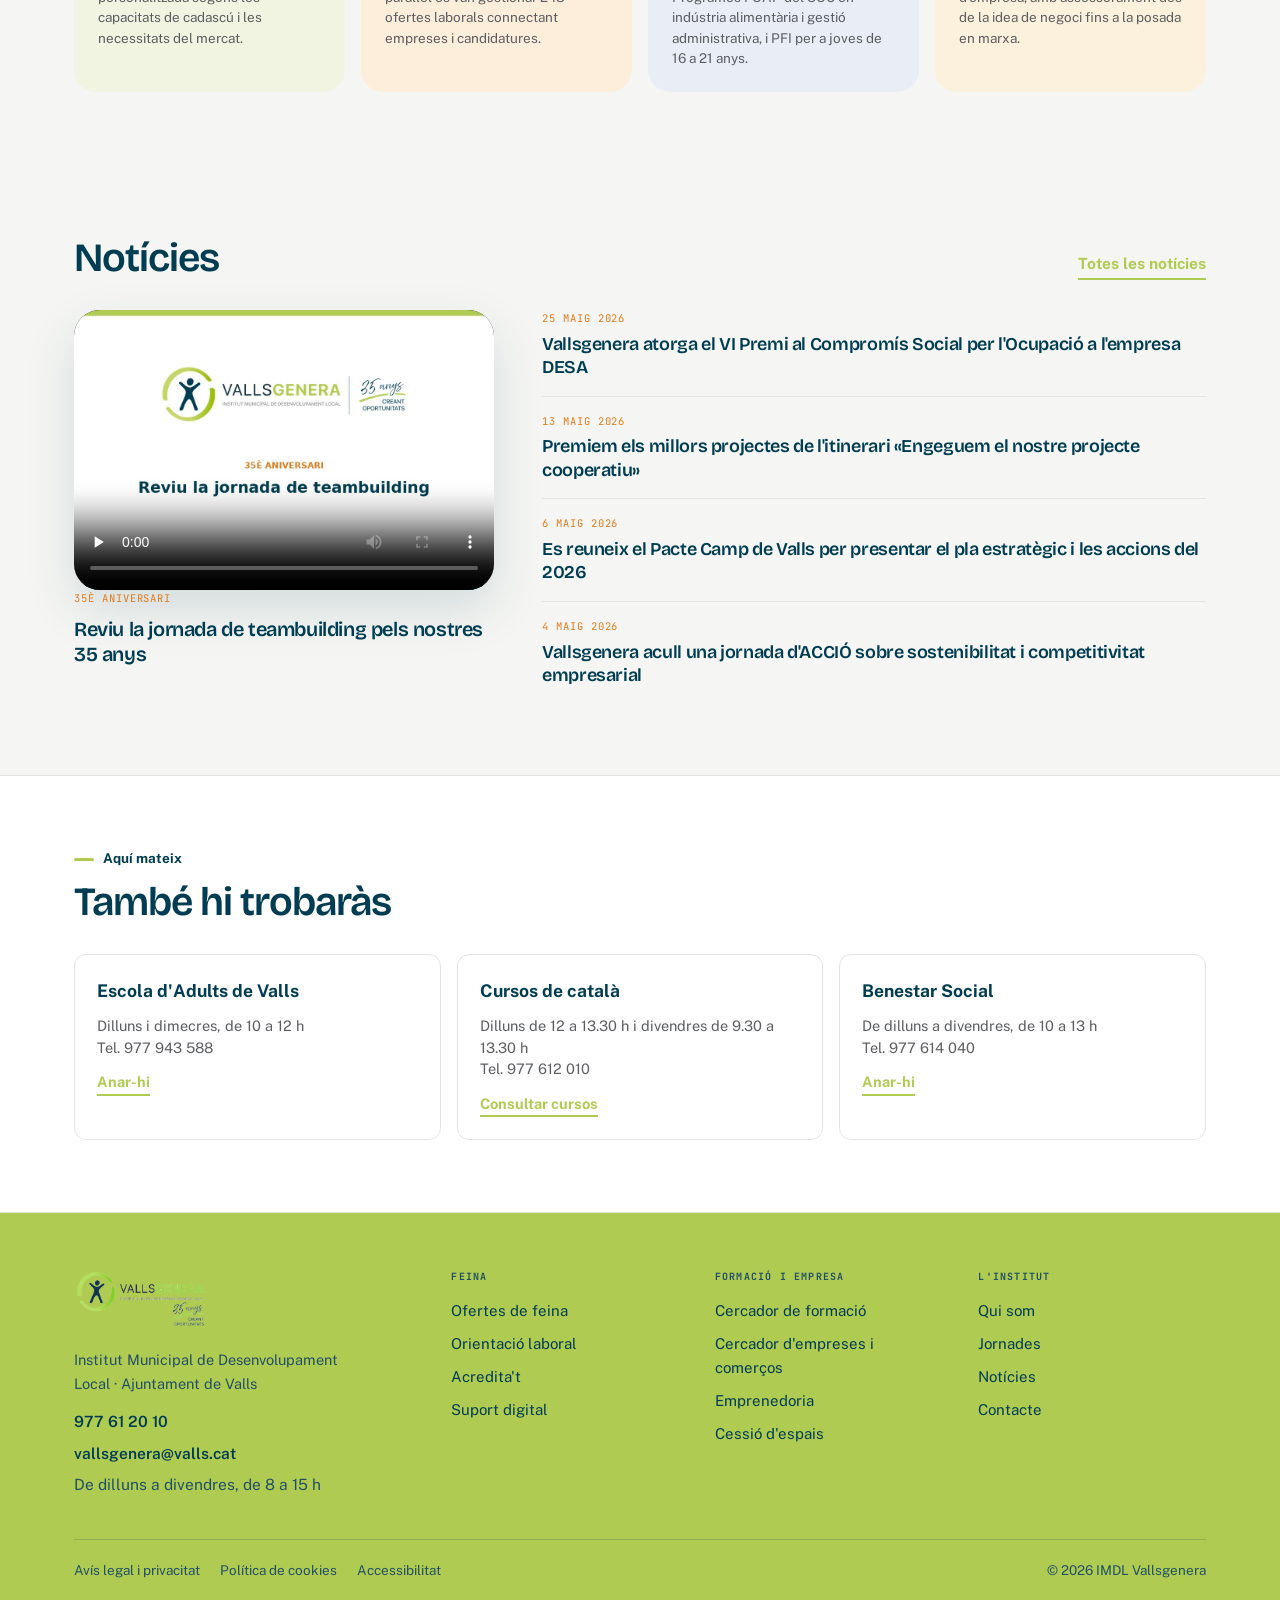
==== commit 5661d96d: "Actualitza /preview/: nou vídeo del hero i poster corregit" ====
--- a/preview/index.html
+++ b/preview/index.html
@@ -371,8 +371,8 @@
 <div class="hero">
   <div class="hero-foto">
     <div class="hero-video-marc">
-    <video autoplay muted loop playsinline poster="[data-uri]">
-      <source src="dron-hero.mp4?v=2" type="video/mp4">
+    <video autoplay muted loop playsinline poster="hero-teambuilding-poster.jpg">
+      <source src="hero-teambuilding.mp4" type="video/mp4">
     </video>
     </div>
     <div class="hero-contingut">
